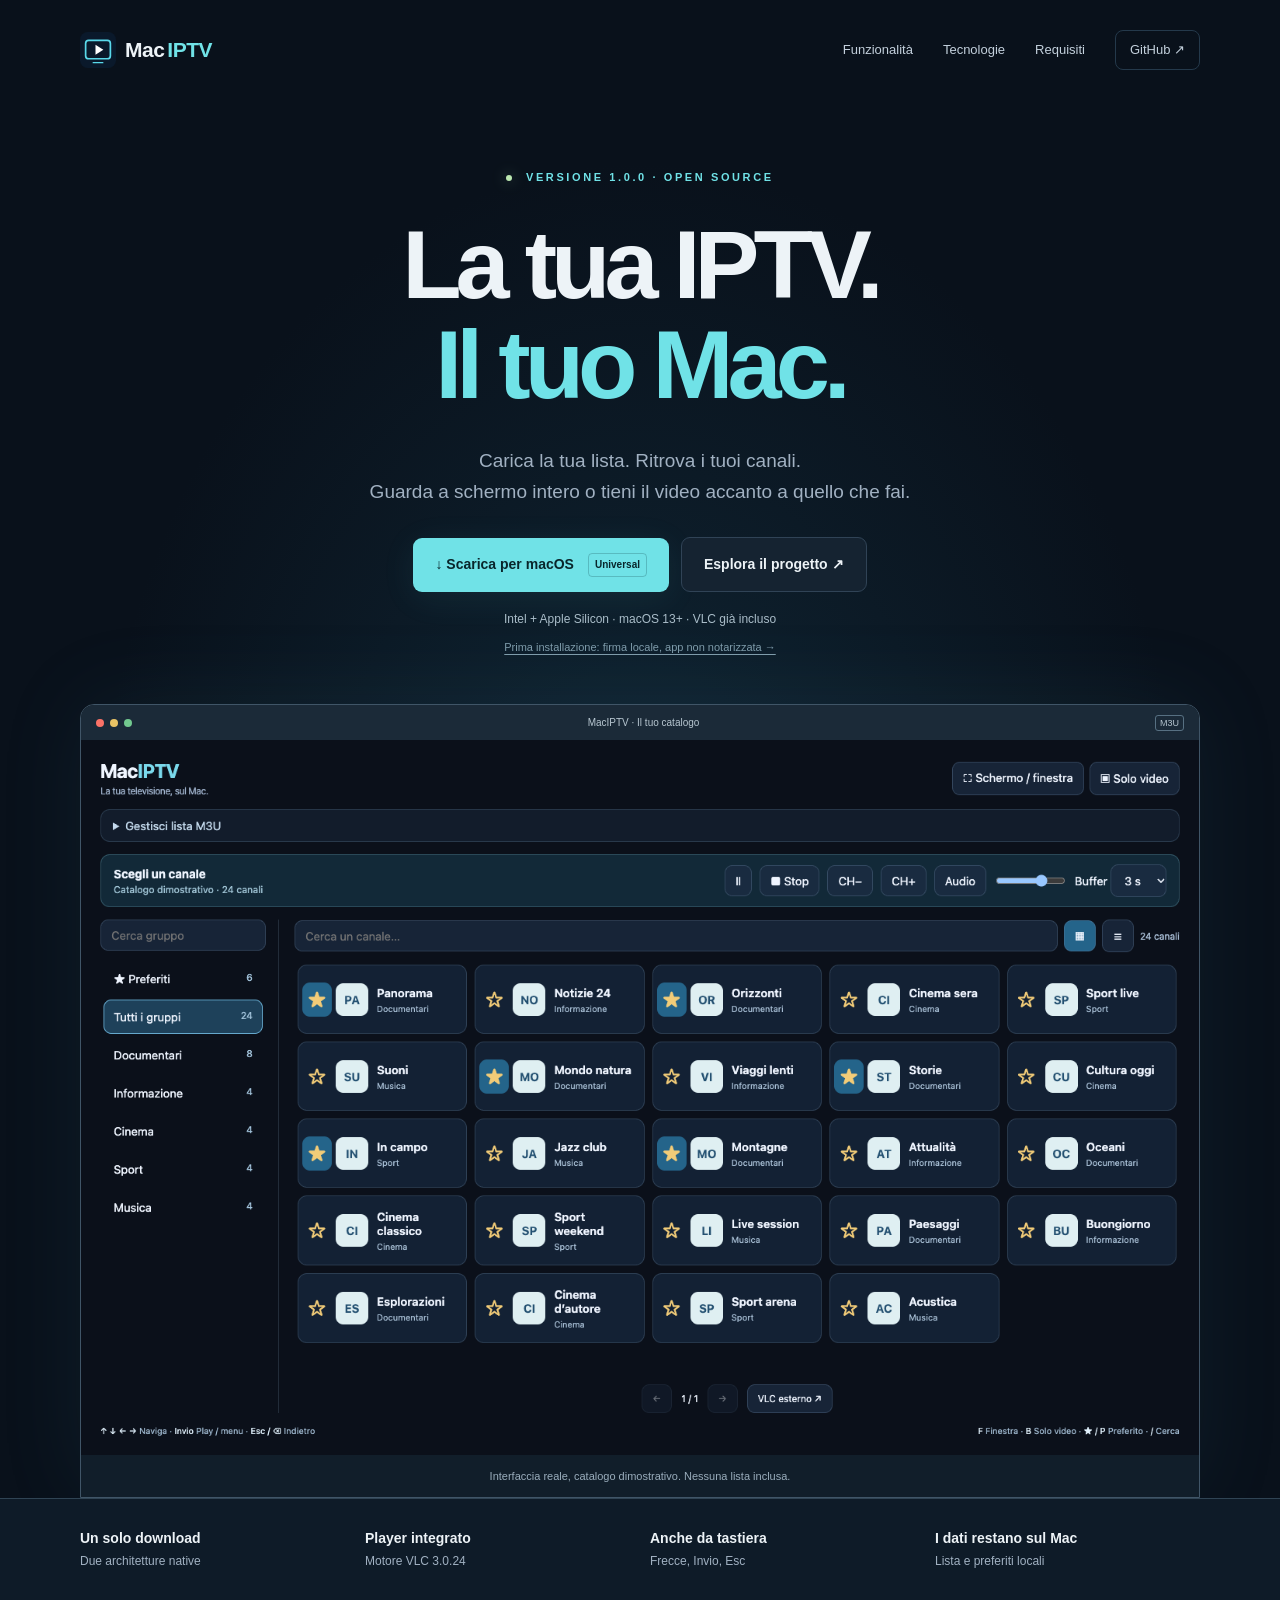
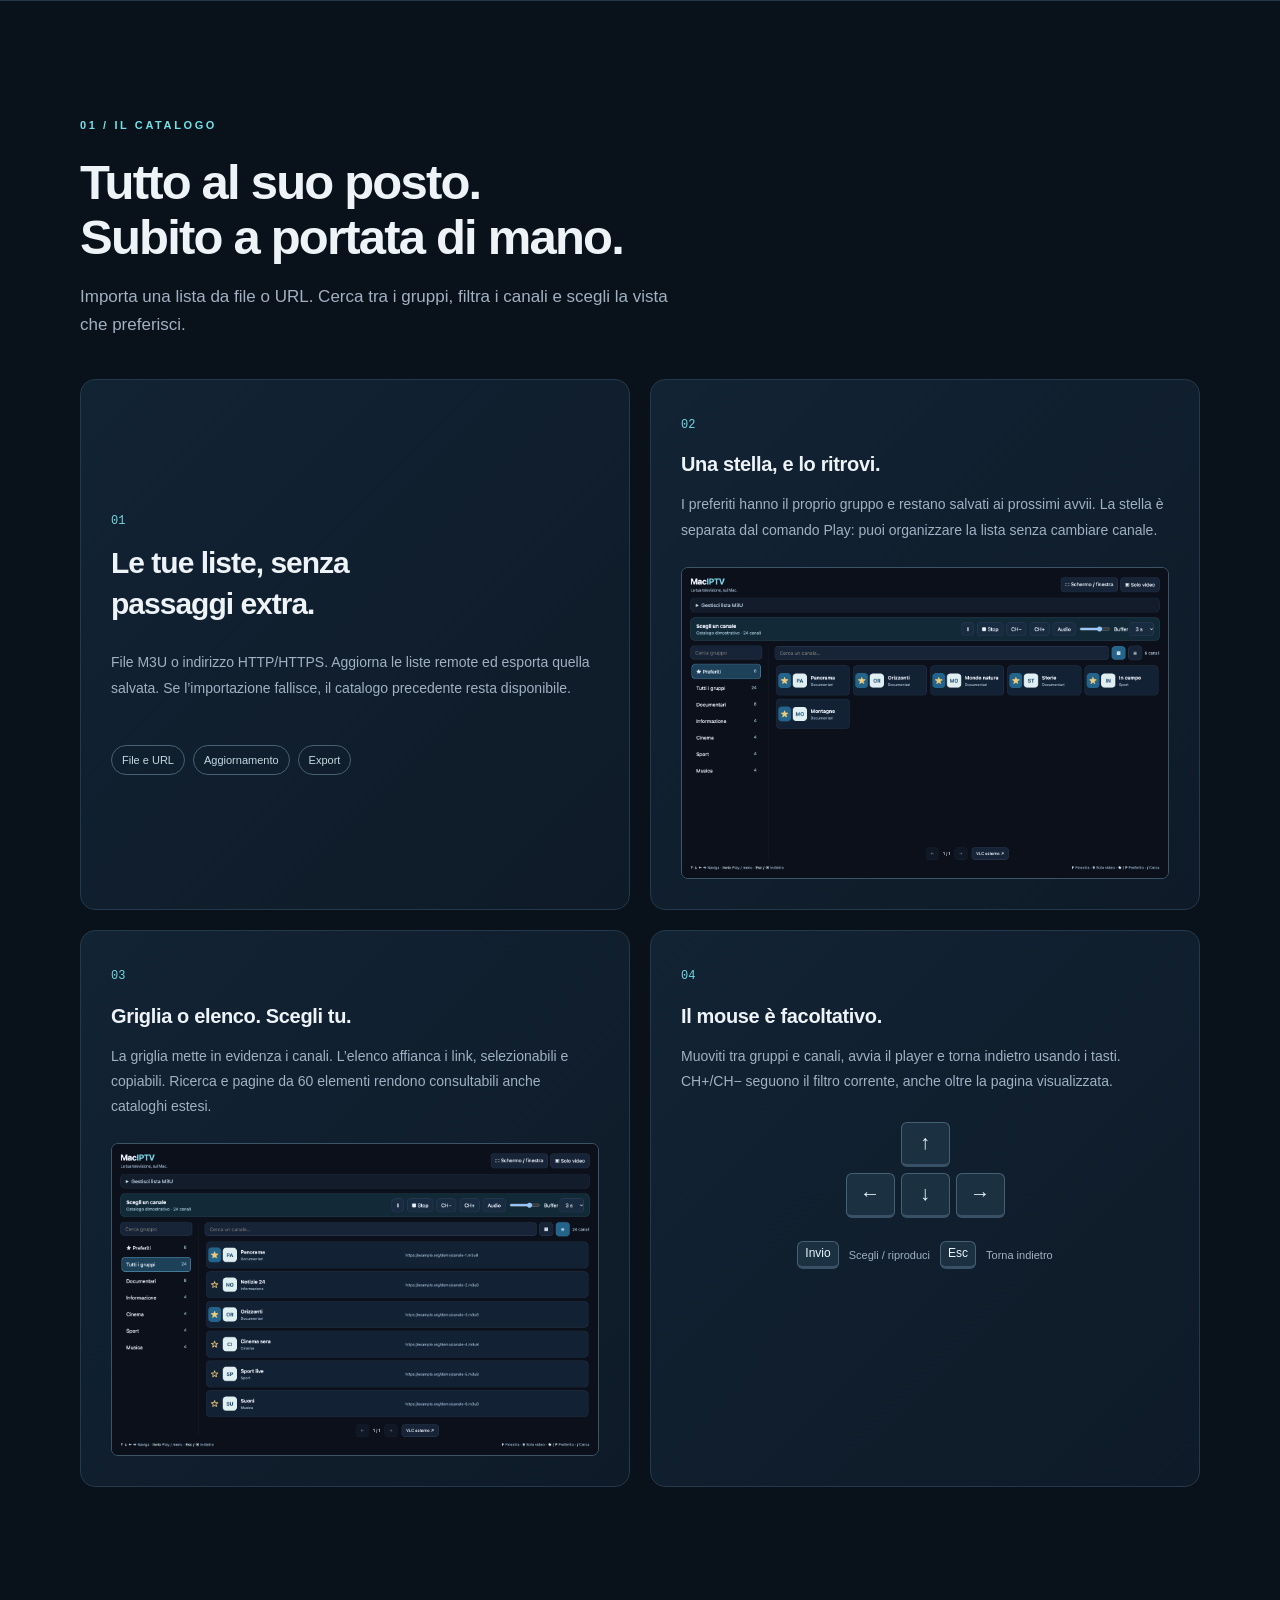
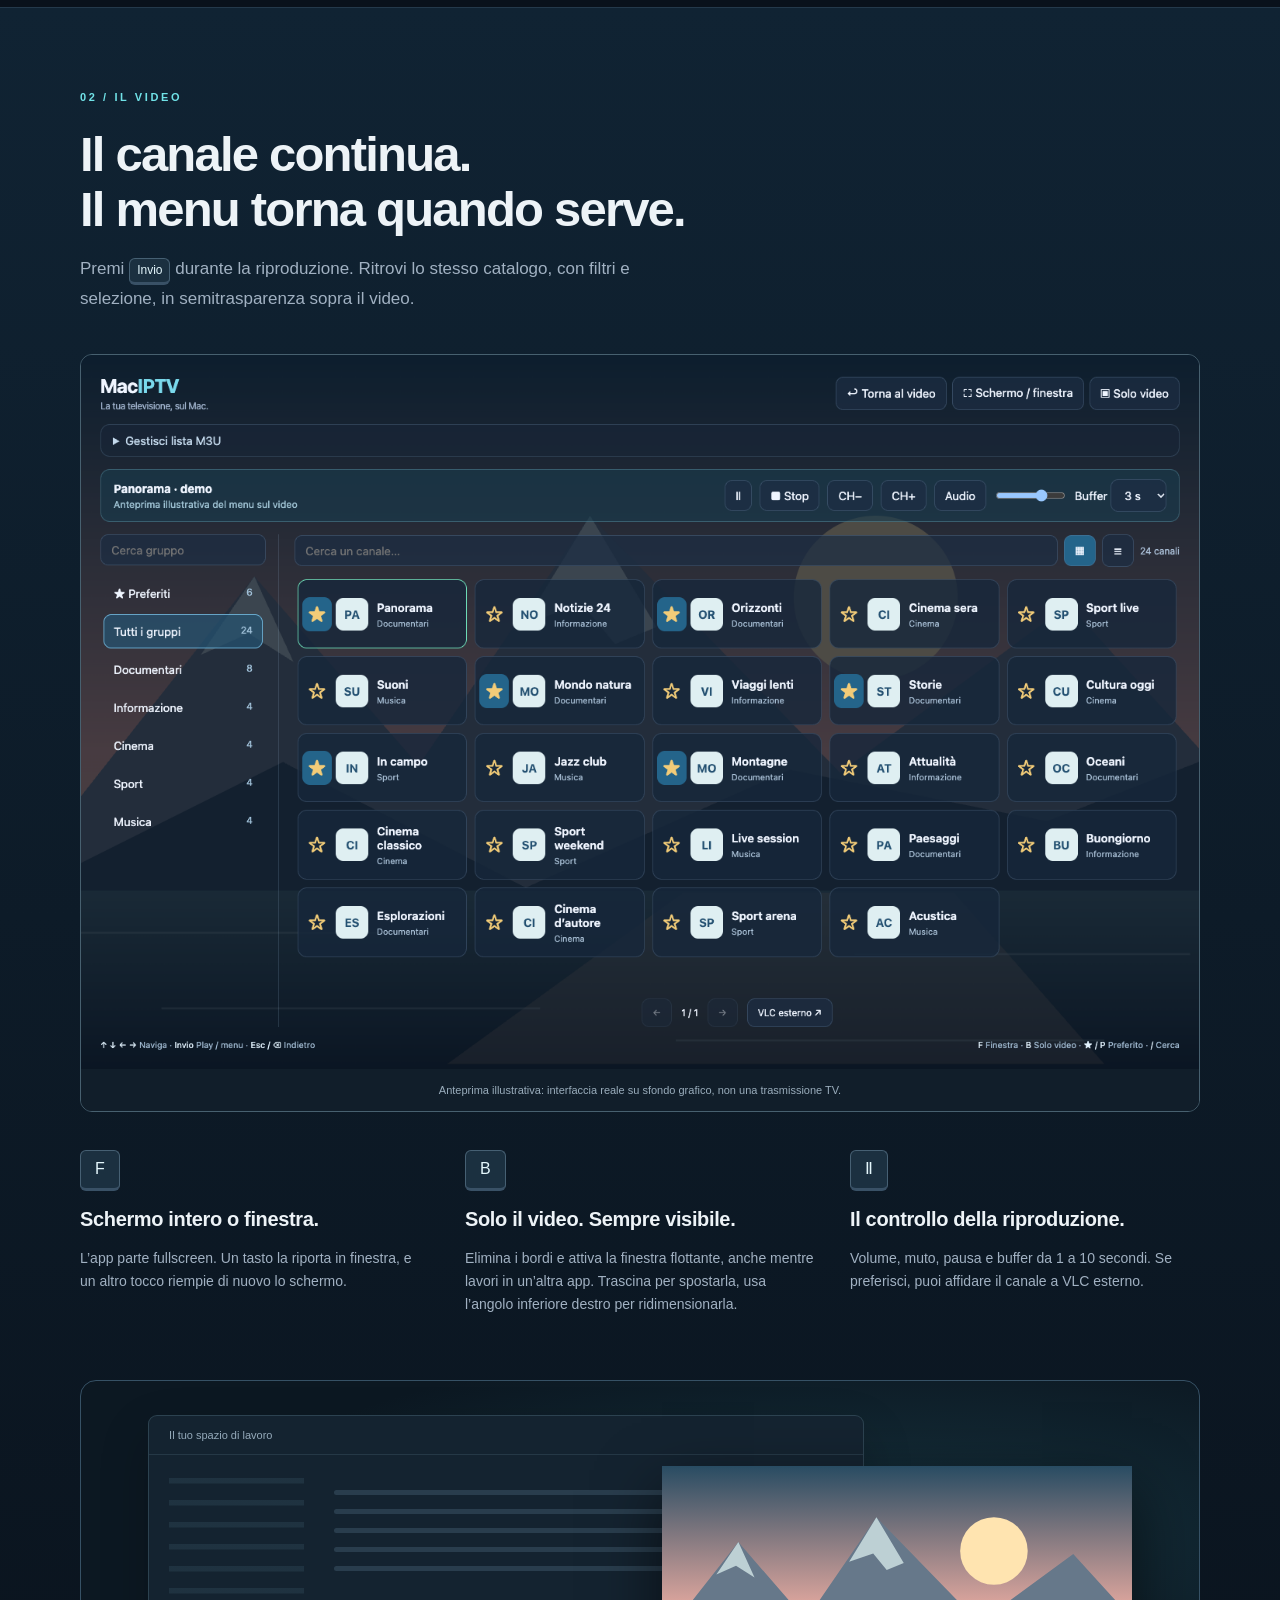
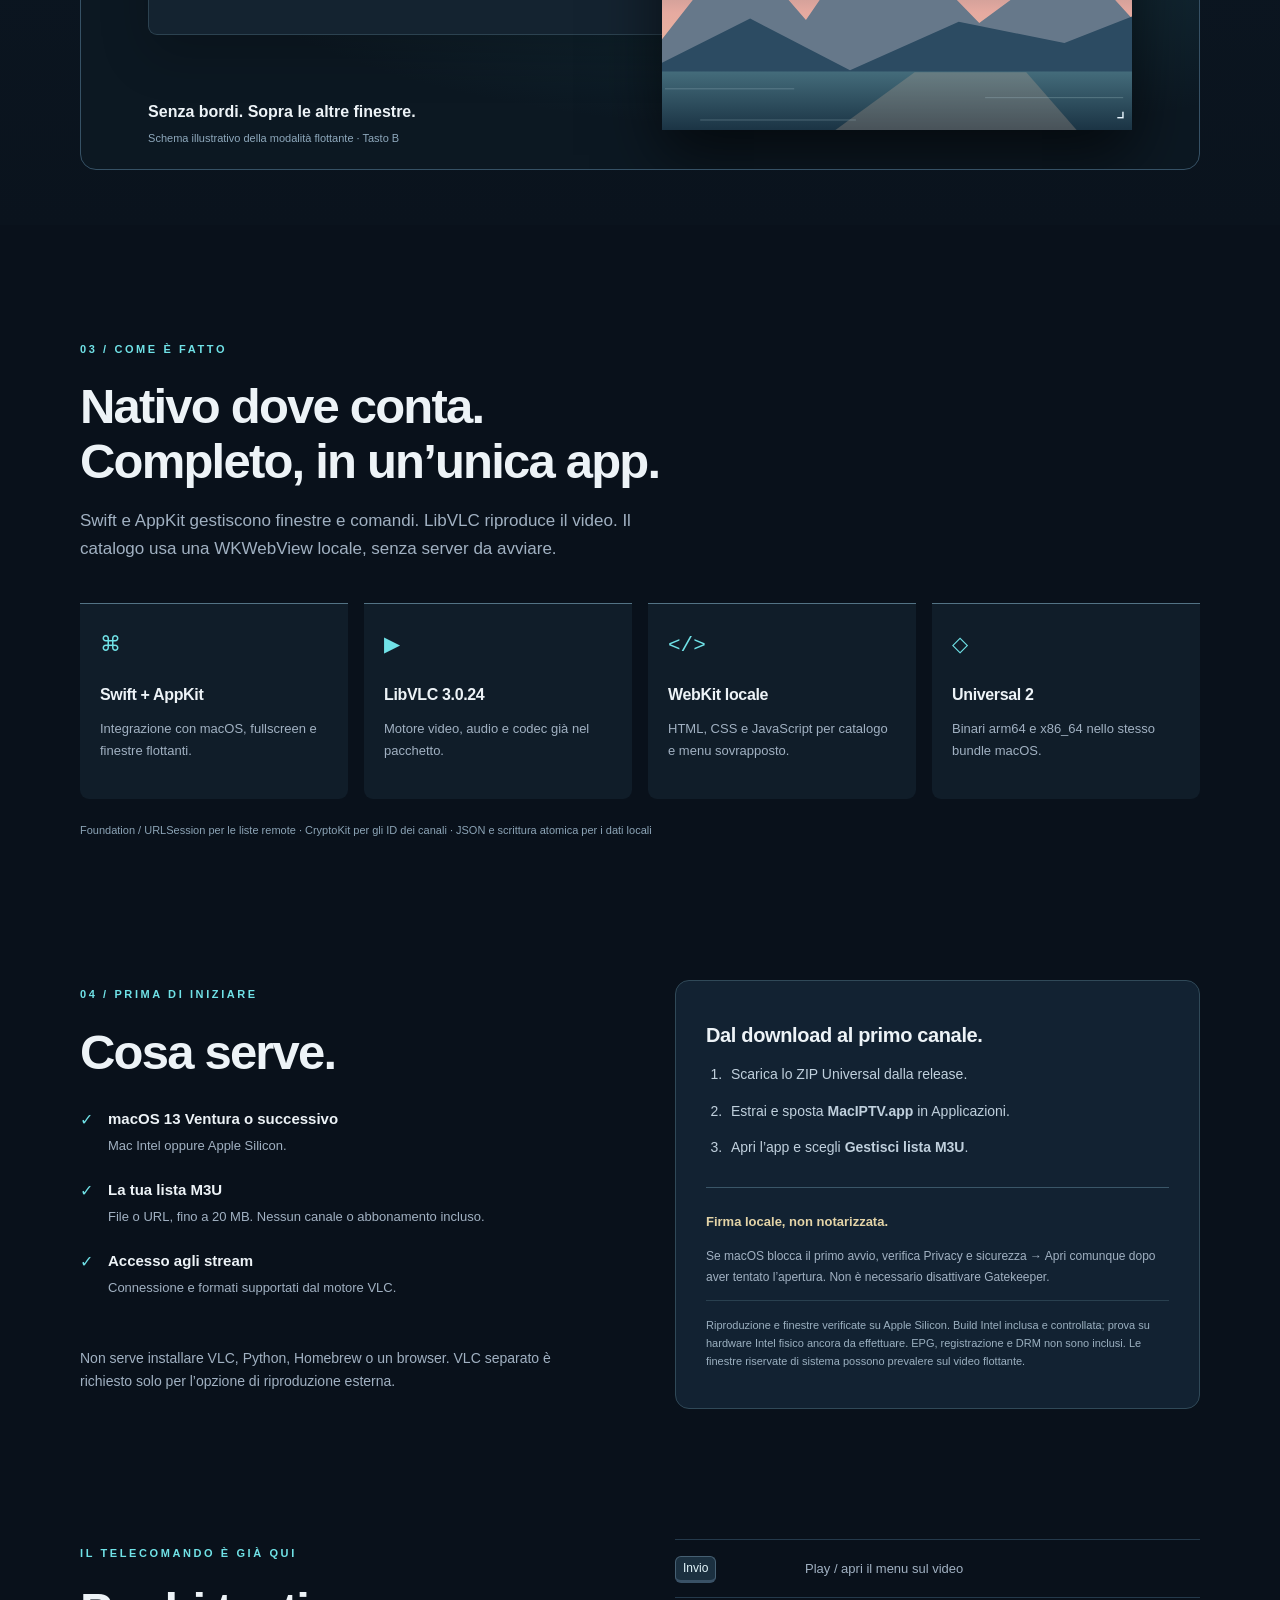
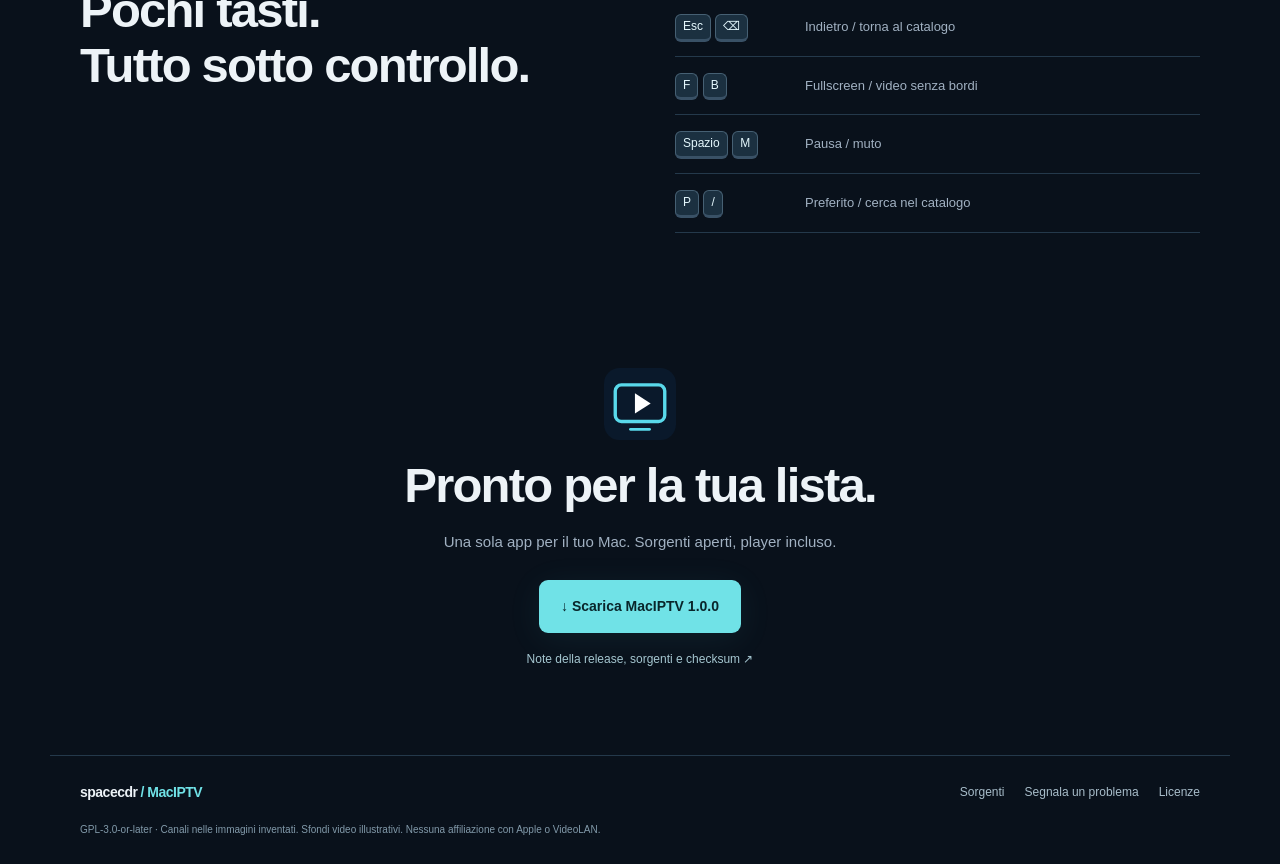
==== docs/index.html @ 9bfd6b94 "Publish MacIPTV with Universal app sources and project website" ====
<!doctype html>
<html lang="it"><head><meta charset="utf-8"><meta name="viewport" content="width=device-width,initial-scale=1"><title>MacIPTV — La tua IPTV, sul Mac.</title><meta name="description" content="Player IPTV standalone per Mac Intel e Apple Silicon. Liste M3U, gruppi, preferiti, menu sul video e finestra sempre in primo piano. Download Universal gratuito."><meta property="og:title" content="MacIPTV — La tua IPTV, sul Mac."><meta property="og:description" content="Carica la tua lista. Scegli un canale. Guarda come vuoi. Un’unica app per Intel e Apple Silicon."><meta property="og:image" content="https://spacecdr.github.io/MacIPTV/assets/catalogo.png"><meta property="og:url" content="https://spacecdr.github.io/MacIPTV/"><meta name="theme-color" content="#09111b"><link rel="icon" href="assets/icon.svg" type="image/svg+xml"><link rel="stylesheet" href="style.css"></head>
<body><a class="skip" href="#main">Vai al contenuto</a><header class="nav wrap"><a href="#" class="wordmark"><img src="assets/icon.svg" width="36" height="36" alt="">Mac<span>IPTV</span></a><nav aria-label="Navigazione principale"><a href="#funzioni">Funzionalità</a><a href="#tecnologie">Tecnologie</a><a href="#requisiti">Requisiti</a><a href="https://github.com/spacecdr/MacIPTV" class="github">GitHub ↗</a></nav></header>
<main id="main"><section class="hero wrap"><div class="eyebrow"><span class="dot"></span> VERSIONE 1.0.0 · OPEN SOURCE</div><h1>La tua IPTV.<br><span>Il tuo Mac.</span></h1><p class="lead">Carica la tua lista. Ritrova i tuoi canali.<br>Guarda a schermo intero o tieni il video accanto a quello che fai.</p><div class="actions"><a class="button primary" href="https://github.com/spacecdr/MacIPTV/releases/download/v1.0.0/MacIPTV-universal.zip">↓ Scarica per macOS <span>Universal</span></a><a class="button secondary" href="https://github.com/spacecdr/MacIPTV">Esplora il progetto ↗</a></div><p class="download-note">Intel + Apple Silicon · macOS 13+ · VLC già incluso</p><a class="small-note" href="#installazione">Prima installazione: firma locale, app non notarizzata →</a><figure class="hero-shot"><div class="window-bar"><span class="lights"><i></i><i></i><i></i></span><span>MacIPTV · Il tuo catalogo</span><span class="window-badge">M3U</span></div><a href="assets/catalogo.png" aria-label="Apri lo screenshot del catalogo"><img src="assets/catalogo.png" width="1440" height="920" alt="Catalogo MacIPTV in griglia con gruppi a sinistra, ricerca e stelle dei preferiti" fetchpriority="high"></a><figcaption>Interfaccia reale, catalogo dimostrativo. Nessuna lista inclusa.</figcaption></figure></section>
<div class="strip"><div class="wrap strip-grid"><span><b>Un solo download</b>Due architetture native</span><span><b>Player integrato</b>Motore VLC 3.0.24</span><span><b>Anche da tastiera</b>Frecce, Invio, Esc</span><span><b>I dati restano sul Mac</b>Lista e preferiti locali</span></div></div>
<section class="wrap section" id="funzioni"><div class="section-intro"><span class="eyebrow">01 / IL CATALOGO</span><h2>Tutto al suo posto.<br>Subito a portata di mano.</h2><p>Importa una lista da file o URL. Cerca tra i gruppi, filtra i canali e scegli la vista che preferisci.</p></div><div class="feature-grid"><article class="feature"><span class="feature-number">01</span><h3>Le tue liste, senza passaggi extra.</h3><p>File M3U o indirizzo HTTP/HTTPS. Aggiorna le liste remote ed esporta quella salvata. Se l’importazione fallisce, il catalogo precedente resta disponibile.</p><div class="pills"><span>File e URL</span><span>Aggiornamento</span><span>Export</span></div></article><article class="feature"><span class="feature-number">02</span><h3>Una stella, e lo ritrovi.</h3><p>I preferiti hanno il proprio gruppo e restano salvati ai prossimi avvii. La stella è separata dal comando Play: puoi organizzare la lista senza cambiare canale.</p><a href="assets/preferiti.png"><img loading="lazy" src="assets/preferiti.png" width="1440" height="920" alt="Gruppo Preferiti con sei canali dimostrativi e stelle attive"></a></article><article class="feature"><span class="feature-number">03</span><h3>Griglia o elenco. Scegli tu.</h3><p>La griglia mette in evidenza i canali. L’elenco affianca i link, selezionabili e copiabili. Ricerca e pagine da 60 elementi rendono consultabili anche cataloghi estesi.</p><a href="assets/elenco.png"><img loading="lazy" src="assets/elenco.png" width="1440" height="920" alt="Vista elenco con nome del canale, gruppo e URL dimostrativo"></a></article><article class="feature keyboard-card"><span class="feature-number">04</span><h3>Il mouse è facoltativo.</h3><p>Muoviti tra gruppi e canali, avvia il player e torna indietro usando i tasti. CH+/CH− seguono il filtro corrente, anche oltre la pagina visualizzata.</p><div class="arrow-keys" aria-hidden="true"><kbd>↑</kbd><div><kbd>←</kbd><kbd>↓</kbd><kbd>→</kbd></div></div><div class="key-pair"><kbd>Invio</kbd><span>Scegli / riproduci</span><kbd>Esc</kbd><span>Torna indietro</span></div></article></div></section>
<section class="cinema section" id="video"><div class="wrap"><div class="section-intro"><span class="eyebrow">02 / IL VIDEO</span><h2>Il canale continua.<br>Il menu torna quando serve.</h2><p>Premi <kbd>Invio</kbd> durante la riproduzione. Ritrovi lo stesso catalogo, con filtri e selezione, in semitrasparenza sopra il video.</p></div><figure class="wide-shot"><a href="assets/menu-video.png"><img loading="lazy" src="assets/menu-video.png" width="1440" height="920" alt="Anteprima illustrativa del catalogo semitrasparente sopra un paesaggio grafico dimostrativo"></a><figcaption>Anteprima illustrativa: interfaccia reale su sfondo grafico, non una trasmissione TV.</figcaption></figure><div class="video-features"><article><kbd>F</kbd><h3>Schermo intero o finestra.</h3><p>L’app parte fullscreen. Un tasto la riporta in finestra, e un altro tocco riempie di nuovo lo schermo.</p></article><article><kbd>B</kbd><h3>Solo il video. Sempre visibile.</h3><p>Elimina i bordi e attiva la finestra flottante, anche mentre lavori in un’altra app. Trascina per spostarla, usa l’angolo inferiore destro per ridimensionarla.</p></article><article><kbd>Ⅱ</kbd><h3>Il controllo della riproduzione.</h3><p>Volume, muto, pausa e buffer da 1 a 10 secondi. Se preferisci, puoi affidare il canale a VLC esterno.</p></article></div><div class="floating-demo" role="img" aria-label="Schema illustrativo: finestra video senza bordi sopra una finestra di lavoro"><div class="work-window"><div class="work-top">Il tuo spazio di lavoro</div><div class="work-body"><div class="work-sidebar"></div><div class="work-lines"><i></i><i></i><i></i><i></i><i></i></div></div></div><div class="floating-video"><img src="assets/panorama.svg" alt="" loading="lazy"><span class="resize-mark">⌟</span></div><div class="floating-label"><b>Senza bordi. Sopra le altre finestre.</b><span>Schema illustrativo della modalità flottante · Tasto B</span></div></div></div></section>
<section class="wrap section" id="tecnologie"><div class="section-intro"><span class="eyebrow">03 / COME È FATTO</span><h2>Nativo dove conta.<br>Completo, in un’unica app.</h2><p>Swift e AppKit gestiscono finestre e comandi. LibVLC riproduce il video. Il catalogo usa una WKWebView locale, senza server da avviare.</p></div><div class="tech-grid"><article><span class="tech-icon">⌘</span><h3>Swift + AppKit</h3><p>Integrazione con macOS, fullscreen e finestre flottanti.</p></article><article><span class="tech-icon">▶</span><h3>LibVLC 3.0.24</h3><p>Motore video, audio e codec già nel pacchetto.</p></article><article><span class="tech-icon">&lt;/&gt;</span><h3>WebKit locale</h3><p>HTML, CSS e JavaScript per catalogo e menu sovrapposto.</p></article><article><span class="tech-icon">◇</span><h3>Universal 2</h3><p>Binari arm64 e x86_64 nello stesso bundle macOS.</p></article></div><p class="tech-foot">Foundation / URLSession per le liste remote · CryptoKit per gli ID dei canali · JSON e scrittura atomica per i dati locali</p></section>
<section class="wrap section requirements" id="requisiti"><div><span class="eyebrow">04 / PRIMA DI INIZIARE</span><h2>Cosa serve.</h2><ul class="checklist"><li><b>macOS 13 Ventura o successivo</b><span>Mac Intel oppure Apple Silicon.</span></li><li><b>La tua lista M3U</b><span>File o URL, fino a 20 MB. Nessun canale o abbonamento incluso.</span></li><li><b>Accesso agli stream</b><span>Connessione e formati supportati dal motore VLC.</span></li></ul><p>Non serve installare VLC, Python, Homebrew o un browser. VLC separato è richiesto solo per l’opzione di riproduzione esterna.</p></div><div class="install" id="installazione"><h3>Dal download al primo canale.</h3><ol><li>Scarica lo ZIP Universal dalla release.</li><li>Estrai e sposta <b>MacIPTV.app</b> in Applicazioni.</li><li>Apri l’app e scegli <b>Gestisci lista M3U</b>.</li></ol><div class="notice"><b>Firma locale, non notarizzata.</b><p>Se macOS blocca il primo avvio, verifica Privacy e sicurezza → Apri comunque dopo aver tentato l’apertura. Non è necessario disattivare Gatekeeper.</p></div><p class="fine-print">Riproduzione e finestre verificate su Apple Silicon. Build Intel inclusa e controllata; prova su hardware Intel fisico ancora da effettuare. EPG, registrazione e DRM non sono inclusi. Le finestre riservate di sistema possono prevalere sul video flottante.</p></div></section>
<section class="wrap shortcuts section"><div><span class="eyebrow">IL TELECOMANDO È GIÀ QUI</span><h2>Pochi tasti.<br>Tutto sotto controllo.</h2></div><dl><div><dt><kbd>Invio</kbd></dt><dd>Play / apri il menu sul video</dd></div><div><dt><kbd>Esc</kbd> <kbd>⌫</kbd></dt><dd>Indietro / torna al catalogo</dd></div><div><dt><kbd>F</kbd> <kbd>B</kbd></dt><dd>Fullscreen / video senza bordi</dd></div><div><dt><kbd>Spazio</kbd> <kbd>M</kbd></dt><dd>Pausa / muto</dd></div><div><dt><kbd>P</kbd> <kbd>/</kbd></dt><dd>Preferito / cerca nel catalogo</dd></div></dl></section>
<section class="wrap final-cta"><img src="assets/icon.svg" width="72" height="72" alt=""><h2>Pronto per la tua lista.</h2><p>Una sola app per il tuo Mac. Sorgenti aperti, player incluso.</p><a class="button primary" href="https://github.com/spacecdr/MacIPTV/releases/download/v1.0.0/MacIPTV-universal.zip">↓ Scarica MacIPTV 1.0.0</a><a class="release-link" href="https://github.com/spacecdr/MacIPTV/releases/tag/v1.0.0">Note della release, sorgenti e checksum ↗</a></section></main>
<footer class="wrap footer"><a class="wordmark" href="https://github.com/spacecdr">spacecdr <span>/ MacIPTV</span></a><div><a href="https://github.com/spacecdr/MacIPTV">Sorgenti</a><a href="https://github.com/spacecdr/MacIPTV/issues">Segnala un problema</a><a href="https://github.com/spacecdr/MacIPTV/blob/main/THIRD_PARTY.md">Licenze</a></div><p>GPL-3.0-or-later · Canali nelle immagini inventati. Sfondi video illustrativi. Nessuna affiliazione con Apple o VideoLAN.</p></footer></body></html>
---- docs/style.css ----
:root{color-scheme:dark;--bg:#09111b;--panel:#101e2d;--text:#edf3f7;--muted:#a1b1c2;--line:#24394b;--cyan:#70e2e7;--green:#bce7b0;font:16px/1.65 -apple-system,BlinkMacSystemFont,"Segoe UI",sans-serif}*{box-sizing:border-box}html{scroll-behavior:smooth;scroll-padding-top:30px}body{margin:0;background:var(--bg);color:var(--text)}a{color:inherit;text-decoration:none}a:focus-visible,summary:focus-visible{outline:3px solid var(--cyan);outline-offset:6px}img{display:block;max-width:100%;height:auto}figure{margin:0}p{color:var(--muted)}.wrap{max-width:1180px;padding-left:30px;padding-right:30px;margin:auto}.skip{position:absolute;left:20px;top:-60px;padding:8px;background:var(--panel);z-index:10}.skip:focus{top:10px}.nav{height:100px;display:flex;justify-content:space-between;align-items:center;gap:20px}.wordmark{display:flex;align-items:center;gap:9px;font-size:21px;font-weight:750;letter-spacing:-.5px}.wordmark>span{color:var(--cyan);margin-left:-6px}.nav nav{display:flex;align-items:center;gap:30px;font-size:13px;color:#c3d0dc}.nav nav a:hover,.footer a:hover{color:var(--cyan)}.github{border:1px solid var(--line);border-radius:8px;padding:8px 14px}.hero{padding-top:68px;text-align:center;background:radial-gradient(ellipse at 50% 55%,#15364890,transparent 65%)}.eyebrow{font-size:11px;letter-spacing:2.6px;font-weight:650;color:var(--cyan)}.dot{display:inline-block;width:6px;height:6px;background:var(--green);border-radius:50%;margin-right:8px;box-shadow:0 0 15px #bce7b077}h1{font-size:clamp(58px,7.6vw,100px);font-weight:720;letter-spacing:-6px;line-height:1.03;margin:29px 0}h1 span{color:var(--cyan)}.lead{font-size:19px;line-height:1.65;max-width:670px;margin:0 auto 30px}.actions{display:flex;gap:12px;align-items:center;justify-content:center;flex-wrap:wrap}.button{display:inline-flex;justify-content:center;align-items:center;gap:14px;padding:15px 22px;border-radius:9px;font-size:14px;font-weight:650;transition:transform .15s,background .15s}.button:hover{transform:translateY(-2px)}.primary{color:#09262b;background:var(--cyan);box-shadow:0 6px 35px #5ccad414}.primary span{font-size:10px;padding:3px 6px;border:1px solid #276c7255;border-radius:4px}.secondary{background:#152331;border:1px solid #304356}.download-note{font-size:12px;color:#aabdc9;margin:18px 0 3px}.small-note{color:#7f9cab;font-size:11px;text-decoration:underline;text-underline-offset:3px}.hero-shot{margin:45px 0 0;border-radius:14px 14px 0 0;border:1px solid #405567;overflow:hidden;box-shadow:0 -5px 90px #5297ac16;text-align:left}.window-bar{background:#1b2a38;height:35px;display:flex;align-items:center;justify-content:space-between;font-size:10px;color:#b7c6d0;padding:0 15px}.lights{display:flex;gap:6px}.lights i{background:#fb7267;width:8px;height:8px;border-radius:50%}.lights i:nth-child(2){background:#e9c365}.lights i:nth-child(3){background:#72c98f}.window-badge{font-size:9px;border:1px solid #577082;border-radius:3px;padding:0 4px}figcaption{font-size:11px;color:#9aadbc;padding:12px 16px;background:#111e2a;text-align:center}.strip{border-top:1px solid #304454;border-bottom:1px solid var(--line);background:#0e1b28}.strip-grid{display:grid;grid-template-columns:repeat(4,1fr);gap:20px;padding-top:28px;padding-bottom:28px;font-size:12px;color:var(--muted)}.strip b{display:block;font-size:14px;font-weight:600;color:var(--text);margin-bottom:2px}.section{padding-top:110px;padding-bottom:20px}.section-intro{max-width:670px;margin-bottom:40px}h2{font-size:clamp(34px,4vw,49px);line-height:1.12;letter-spacing:-1.8px;font-weight:650;margin:18px 0}h3{font-size:20px;line-height:1.35;letter-spacing:-.35px;font-weight:620;margin:15px 0 12px}.section-intro p{font-size:17px;max-width:610px}.feature-grid{display:grid;grid-template-columns:1fr 1fr;gap:20px}.feature{background:linear-gradient(135deg,#122334,#0e1a27);border:1px solid var(--line);border-radius:15px;padding:30px;overflow:hidden}.feature-number{color:#71d7e0;font:12px ui-monospace,monospace}.feature p{font-size:14px;line-height:1.8}.feature img{border-radius:7px;border:1px solid #3d5366;margin-top:24px}.feature a{display:block;transition:transform .2s}.feature a:hover{transform:translateY(-3px)}.pills{display:flex;flex-wrap:wrap;gap:8px;margin-top:30px}.pills span{border:1px solid #466171;color:#c3d9df;border-radius:30px;padding:5px 10px;font-size:11px}.feature:first-child{display:flex;flex-direction:column;justify-content:center}.feature:first-child h3{font-size:30px;max-width:280px;letter-spacing:-1px}.arrow-keys{text-align:center;margin:25px 0 20px}.arrow-keys kbd{display:inline-block;min-width:49px;height:45px;text-align:center;margin:3px;line-height:37px;font-size:20px}kbd{display:inline-block;background:#1b3040;border:1px solid #466073;border-bottom:3px solid #395166;border-radius:6px;padding:1px 7px;font:12px/1.8 -apple-system,BlinkMacSystemFont,sans-serif;color:#e4f7fc;white-space:nowrap}.key-pair{display:flex;align-items:center;justify-content:center;gap:10px;flex-wrap:wrap;font-size:11px;color:var(--muted)}.cinema{margin-top:100px;background:linear-gradient(#102333,#0a131d);border-top:1px solid var(--line);padding-top:75px;padding-bottom:55px}.wide-shot{border:1px solid #47606f;border-radius:12px;overflow:hidden}.video-features{display:grid;grid-template-columns:repeat(3,1fr);gap:35px;margin:38px 0 50px}.video-features article>kbd{font-size:16px;padding:4px 14px}.video-features p{font-size:14px}.floating-demo{height:390px;border:1px solid #365165;background:radial-gradient(ellipse at 70% 40%,#28667555,transparent 60%),#0c1822;border-radius:16px;position:relative;overflow:hidden;padding:30px}.work-window{position:absolute;width:64%;height:220px;left:6%;top:34px;border:1px solid #52708066;border-radius:9px;background:#142330;box-shadow:0 20px 50px #0003}.work-top{border-bottom:1px solid #49647455;color:#95aaba;font-size:11px;padding:10px 20px}.work-body{height:175px;display:flex;gap:30px;padding:20px}.work-sidebar{width:20%;background:repeating-linear-gradient(0deg,transparent,transparent 16px,#35516155 17px,#35516155 22px)}.work-lines{flex:1;padding-top:15px}.work-lines i{display:block;width:90%;height:5px;margin:0 0 14px;background:#56748855;border-radius:3px}.work-lines i:nth-child(even){width:65%}.floating-video{position:absolute;width:42%;right:6%;top:85px;aspect-ratio:16/9;box-shadow:0 25px 60px #0009;overflow:hidden}.floating-video img{width:100%;height:100%;object-fit:cover}.resize-mark{position:absolute;bottom:3px;right:7px;color:#e9f6ff;font-size:20px}.floating-label{position:absolute;left:6%;bottom:22px;right:6%}.floating-label b{display:block;font-size:16px;font-weight:550}.floating-label span{display:block;color:#8ea8bc;font-size:11px;margin-top:3px}.tech-grid{display:grid;grid-template-columns:repeat(4,1fr);gap:16px}.tech-grid article{padding:25px 20px;border-top:1px solid #537385;background:#101d29;border-radius:0 0 9px 9px}.tech-icon{font-size:21px;color:var(--cyan);font-family:ui-monospace,monospace}.tech-grid h3{font-size:16px;margin-top:20px}.tech-grid p{font-size:13px}.tech-foot{font-size:11px;margin-top:22px;color:#8ca4b6}.requirements{display:grid;grid-template-columns:1fr 1fr;gap:70px}.requirements p{font-size:14px}.checklist{list-style:none;padding:0;margin:27px 0}.checklist li{padding:0 0 20px 28px;position:relative}.checklist li:before{content:'✓';position:absolute;left:0;color:var(--cyan)}.checklist b{display:block;font-size:15px;font-weight:550}.checklist span{font-size:13px;color:var(--muted)}.install{background:#122232;border:1px solid #304958;border-radius:14px;padding:26px 30px;align-self:start}.install ol{padding-left:20px;color:#c0d0dd;font-size:14px}.install li{padding-left:5px;margin-bottom:13px}.notice{border-top:1px solid #3a5668;margin-top:28px;padding-top:20px}.notice b{font-size:13px;color:#e4d4a7}.notice p{font-size:12px;line-height:1.75}.install .fine-print{font-size:11px;color:#9bb0c0;border-top:1px solid #29404f;padding-top:15px}.shortcuts{display:grid;grid-template-columns:1fr 1fr;gap:70px;align-items:start}.shortcuts dl{margin:0;border-top:1px solid var(--line)}.shortcuts dl>div{display:flex;align-items:center;gap:15px;border-bottom:1px solid var(--line);padding:14px 0}.shortcuts dt{min-width:115px}.shortcuts dd{font-size:13px;color:var(--muted);margin:0}.final-cta{text-align:center;padding-top:115px;padding-bottom:85px}.final-cta>img{margin:auto;width:72px}.final-cta p{font-size:15px;margin-bottom:25px}.release-link{display:block;color:#a5c6d0;font-size:12px;margin-top:17px}.footer{border-top:1px solid var(--line);padding-top:25px;padding-bottom:25px;display:flex;justify-content:space-between;align-items:center;flex-wrap:wrap;gap:18px}.footer .wordmark{font-size:14px}.footer>div{display:flex;gap:20px;font-size:12px;color:#a8bdca}.footer p{width:100%;margin:0;font-size:10px;color:#829aaa}
@media(max-width:800px){.wrap{padding-left:22px;padding-right:22px}.nav{height:80px}.nav nav{gap:15px}.nav nav a:not(.github){display:none}.hero{padding-top:45px}h1{letter-spacing:-3px}.lead{font-size:16px}.hero-shot{margin-top:30px}.strip-grid{grid-template-columns:1fr 1fr;row-gap:20px}.section{padding-top:70px}.feature-grid{gap:14px}.feature{padding:22px}.feature:first-child h3{font-size:25px}.video-features{gap:20px}.tech-grid{grid-template-columns:1fr 1fr}.requirements,.shortcuts{gap:30px}.cinema{margin-top:60px}.floating-demo{height:320px}.floating-video{width:47%;right:4%}.work-window{width:70%;left:4%;height:190px}.floating-label{left:4%}.final-cta{padding-top:70px}}
@media(max-width:560px){.hero{padding-top:28px}h1{font-size:58px}.lead br{display:none}.lead{max-width:320px}.button{width:100%;padding:14px 16px}.actions{max-width:330px;margin:auto}.hero-shot{border-radius:7px}.window-bar{height:27px}.hero-shot figcaption{font-size:9px;padding:8px}.eyebrow{font-size:10px;letter-spacing:1.7px}.strip-grid{font-size:11px;gap:16px}.strip b{font-size:12px}h2{font-size:34px;letter-spacing:-1px}.feature-grid,.video-features,.requirements,.shortcuts{grid-template-columns:1fr}.feature:first-child h3{max-width:100%}.feature img{margin-top:20px}.section-intro p{font-size:15px}.cinema{padding-top:45px}.wide-shot figcaption{font-size:10px}.video-features{gap:16px}.video-features article{border-bottom:1px solid var(--line);padding-bottom:12px}.floating-demo{height:265px;padding:15px}.work-window{height:150px;top:22px}.work-body{height:100px;padding:10px;gap:10px}.floating-video{width:58%;top:62px}.floating-label{bottom:13px}.floating-label b{font-size:12px}.floating-label span{font-size:9px}.tech-grid{gap:12px}.tech-grid article{padding:18px 13px}.tech-grid h3{font-size:14px}.tech-grid p{font-size:12px}.install{padding:22px}.shortcuts{gap:20px}.final-cta h2{font-size:32px}.final-cta .button{max-width:330px}.footer{gap:16px}.footer>div{gap:14px;font-size:11px}}
@media(prefers-reduced-motion:reduce){html{scroll-behavior:auto}*,*:before,*:after{transition:none!important}}
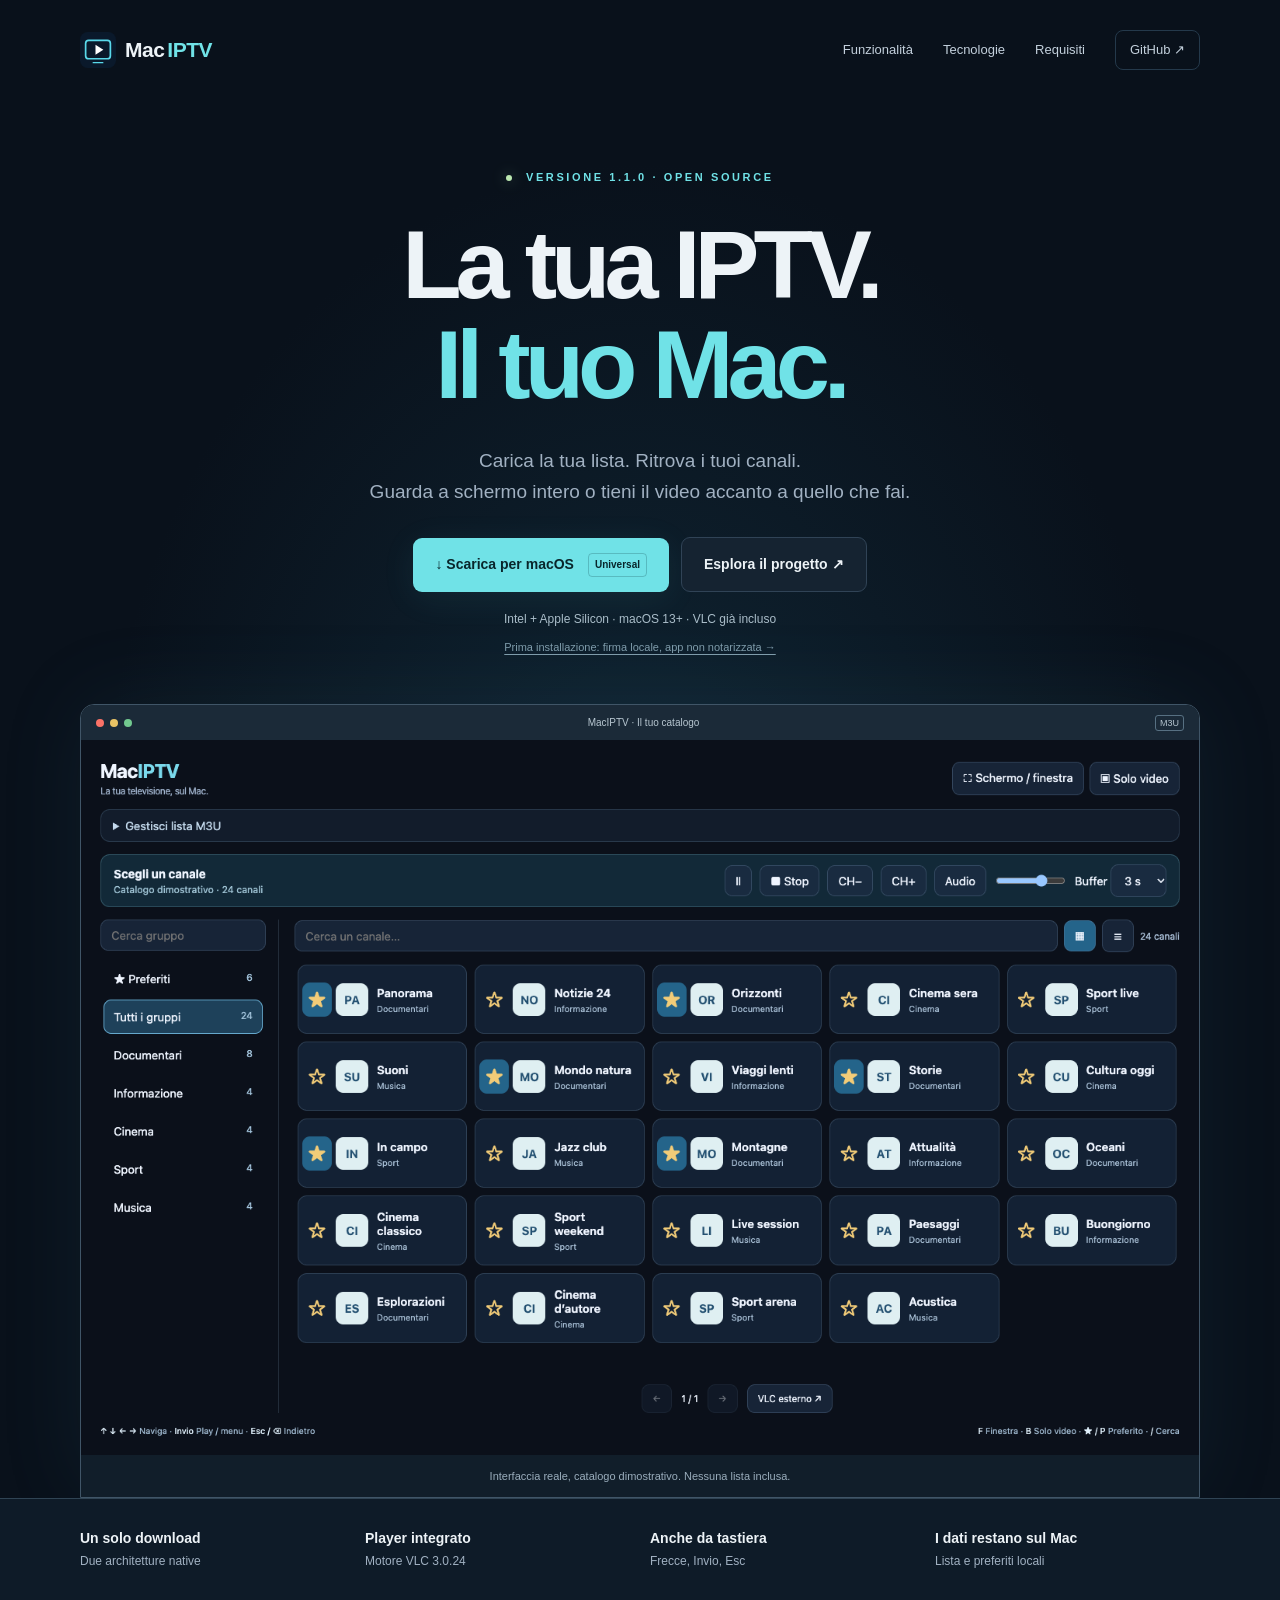
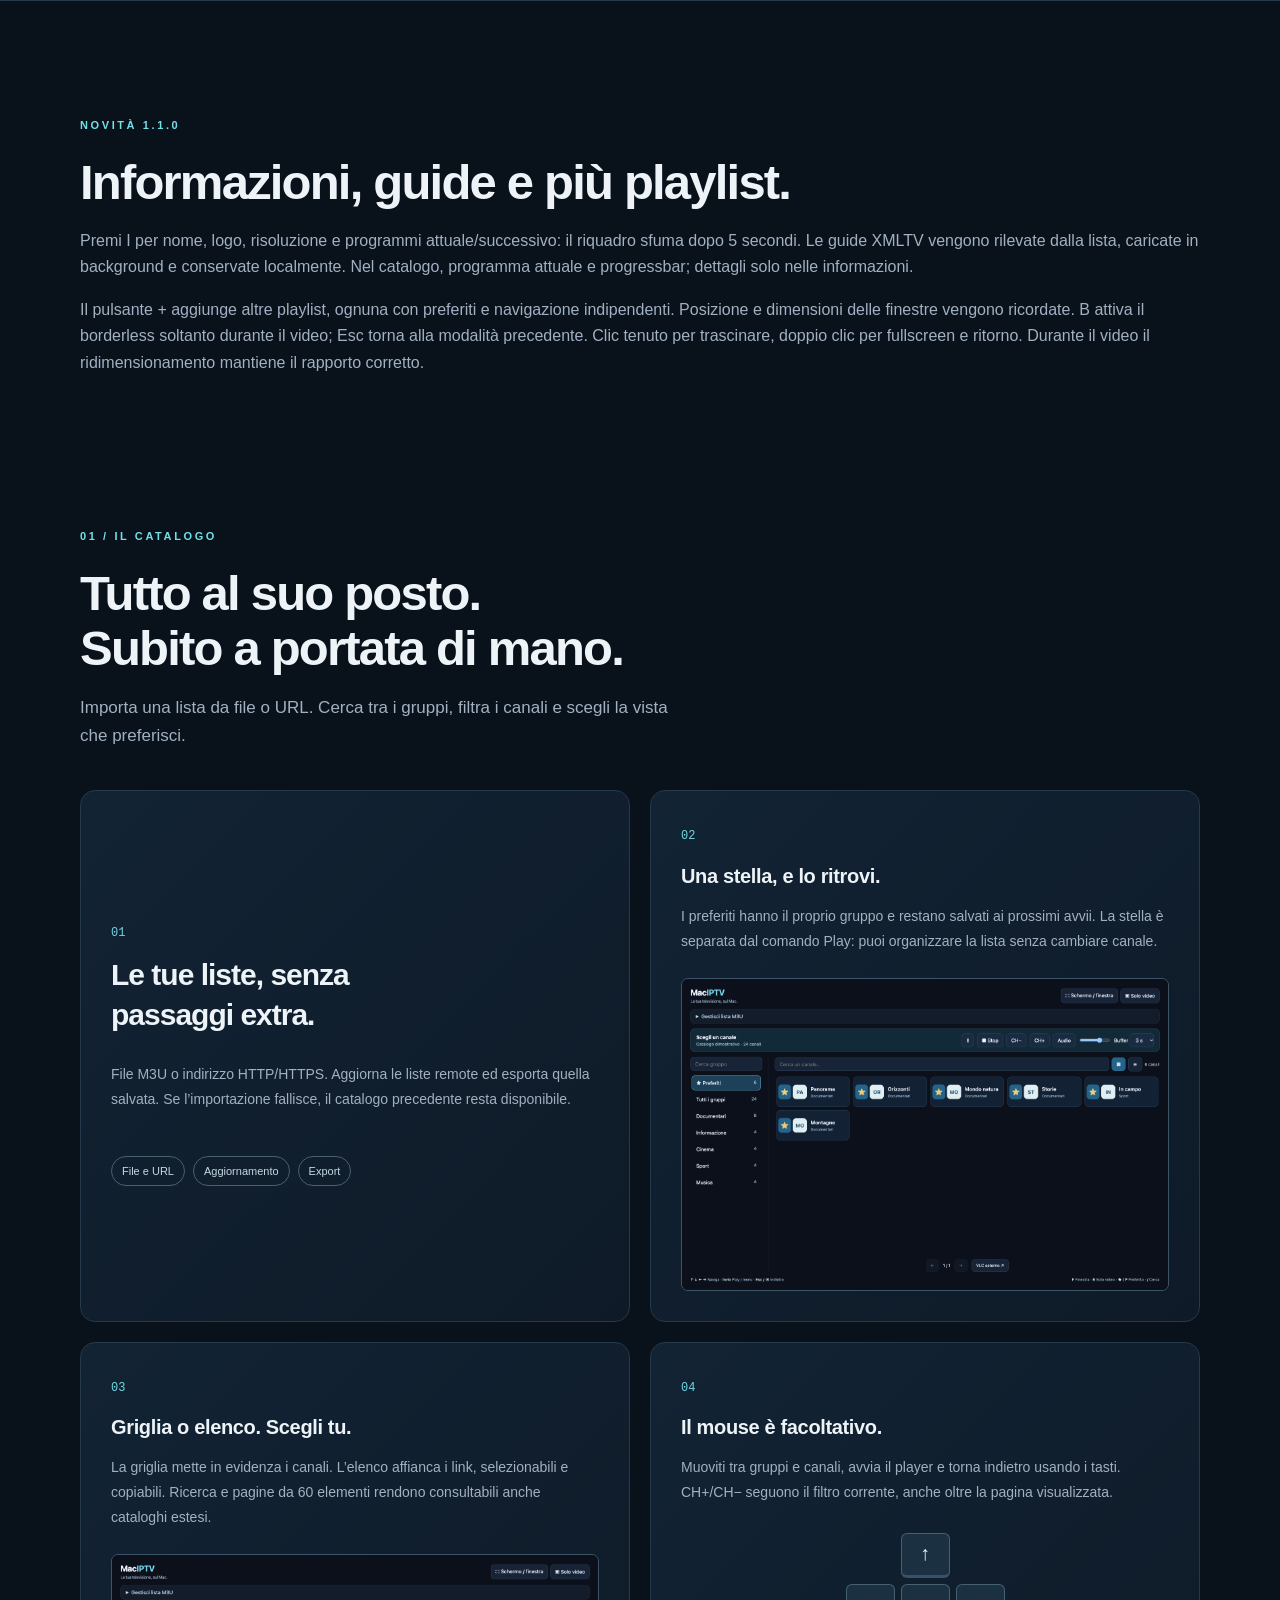
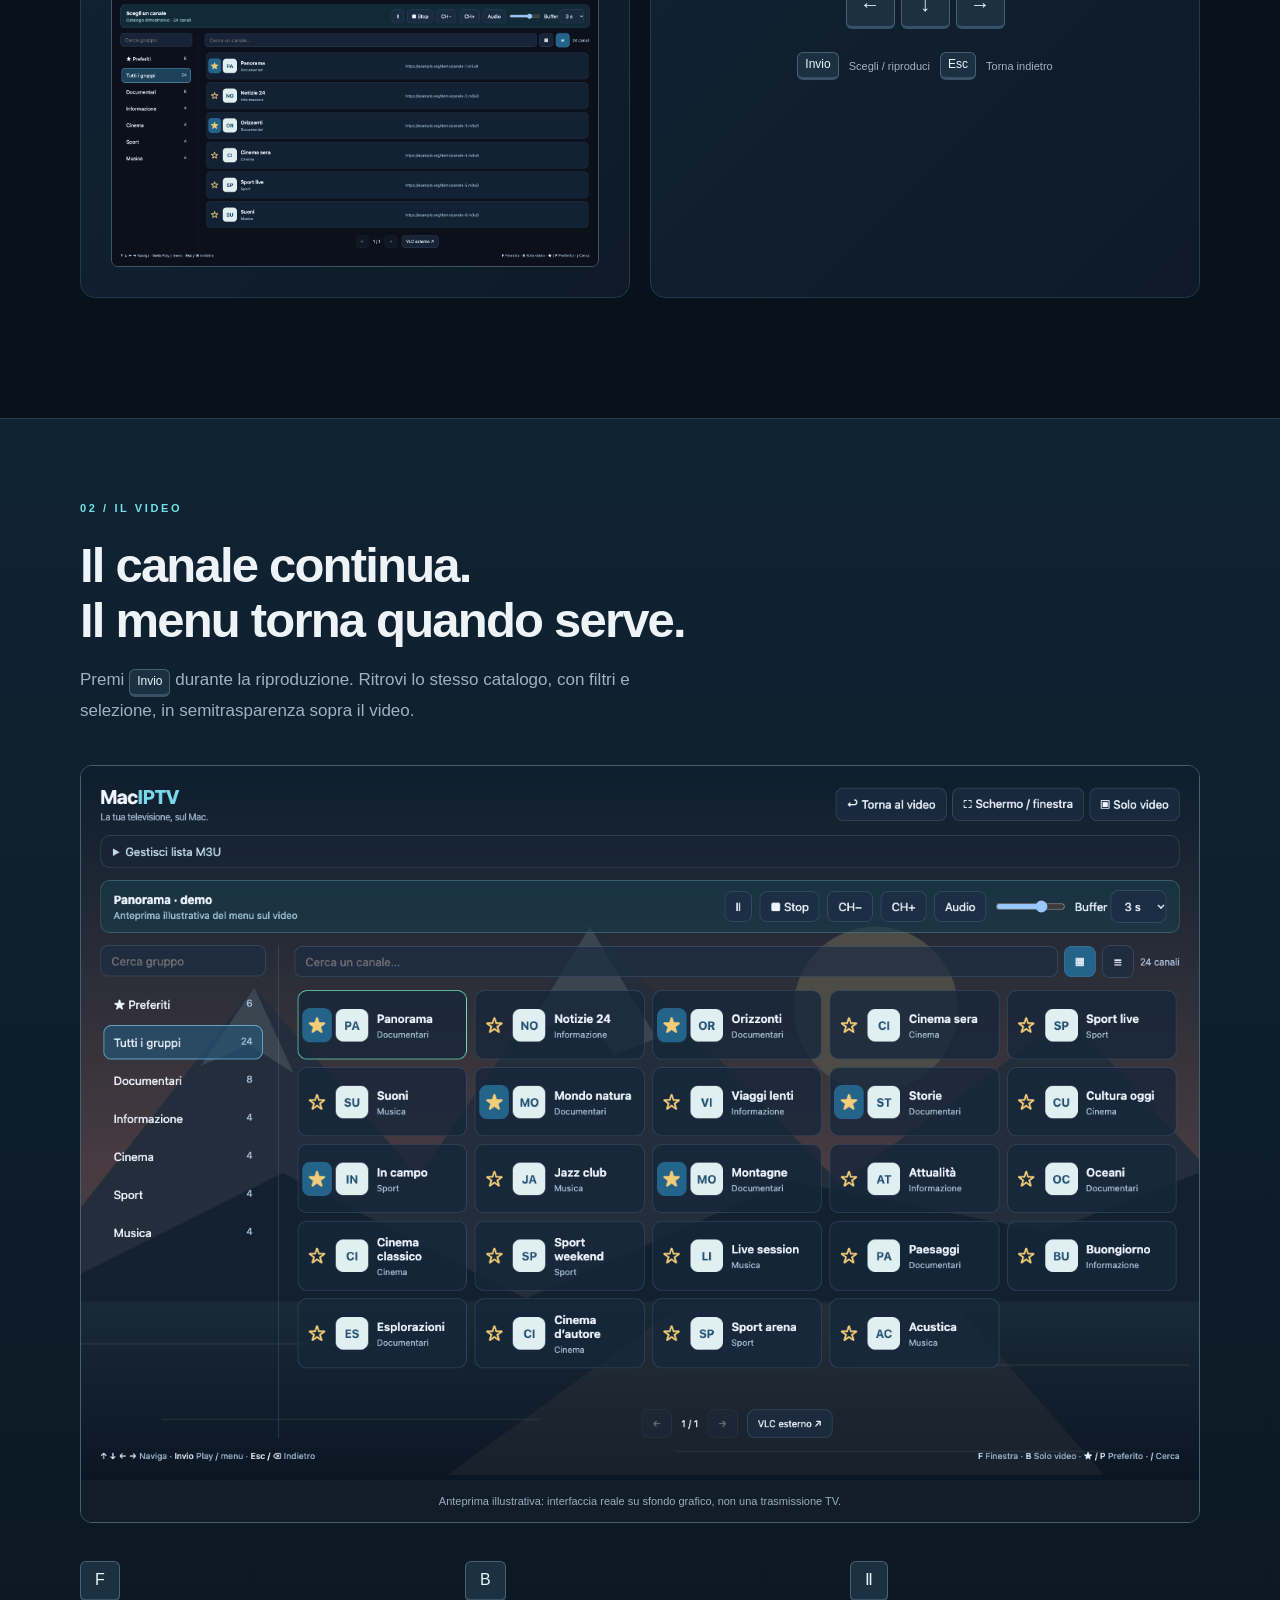
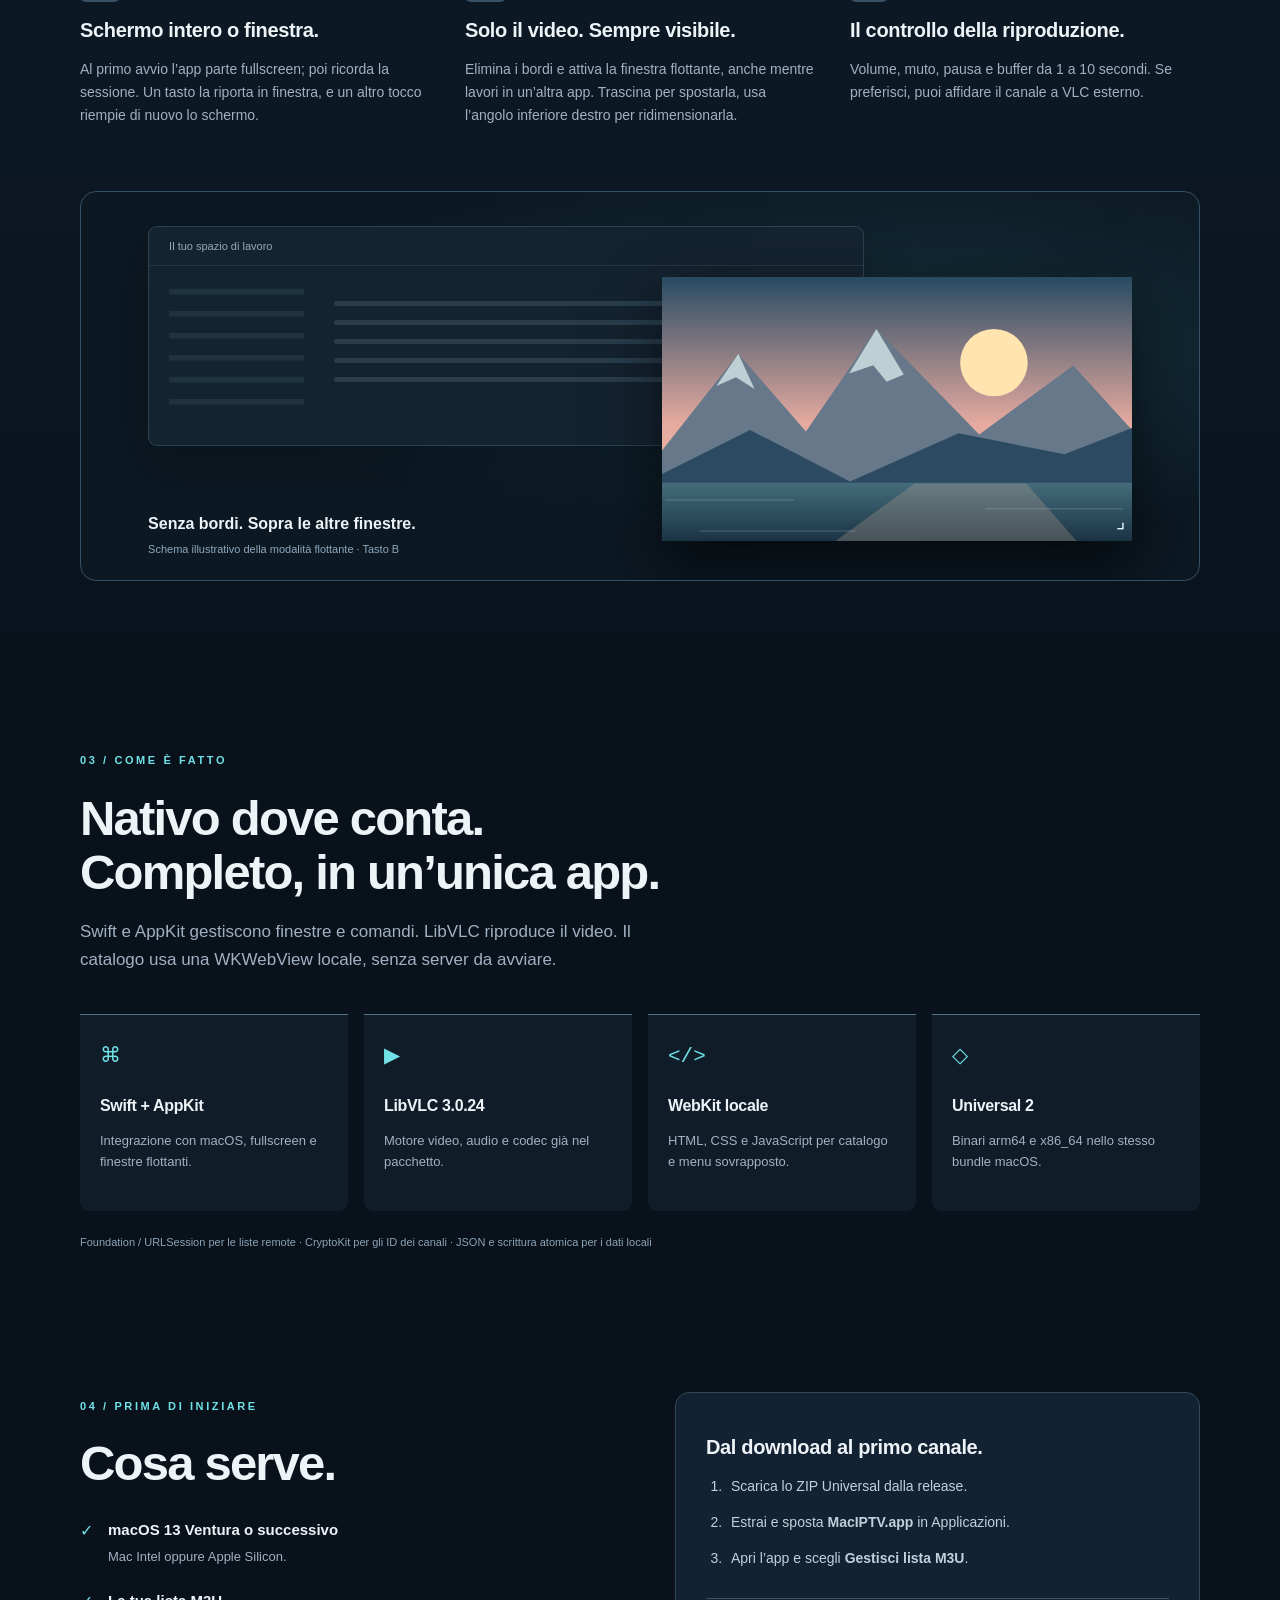
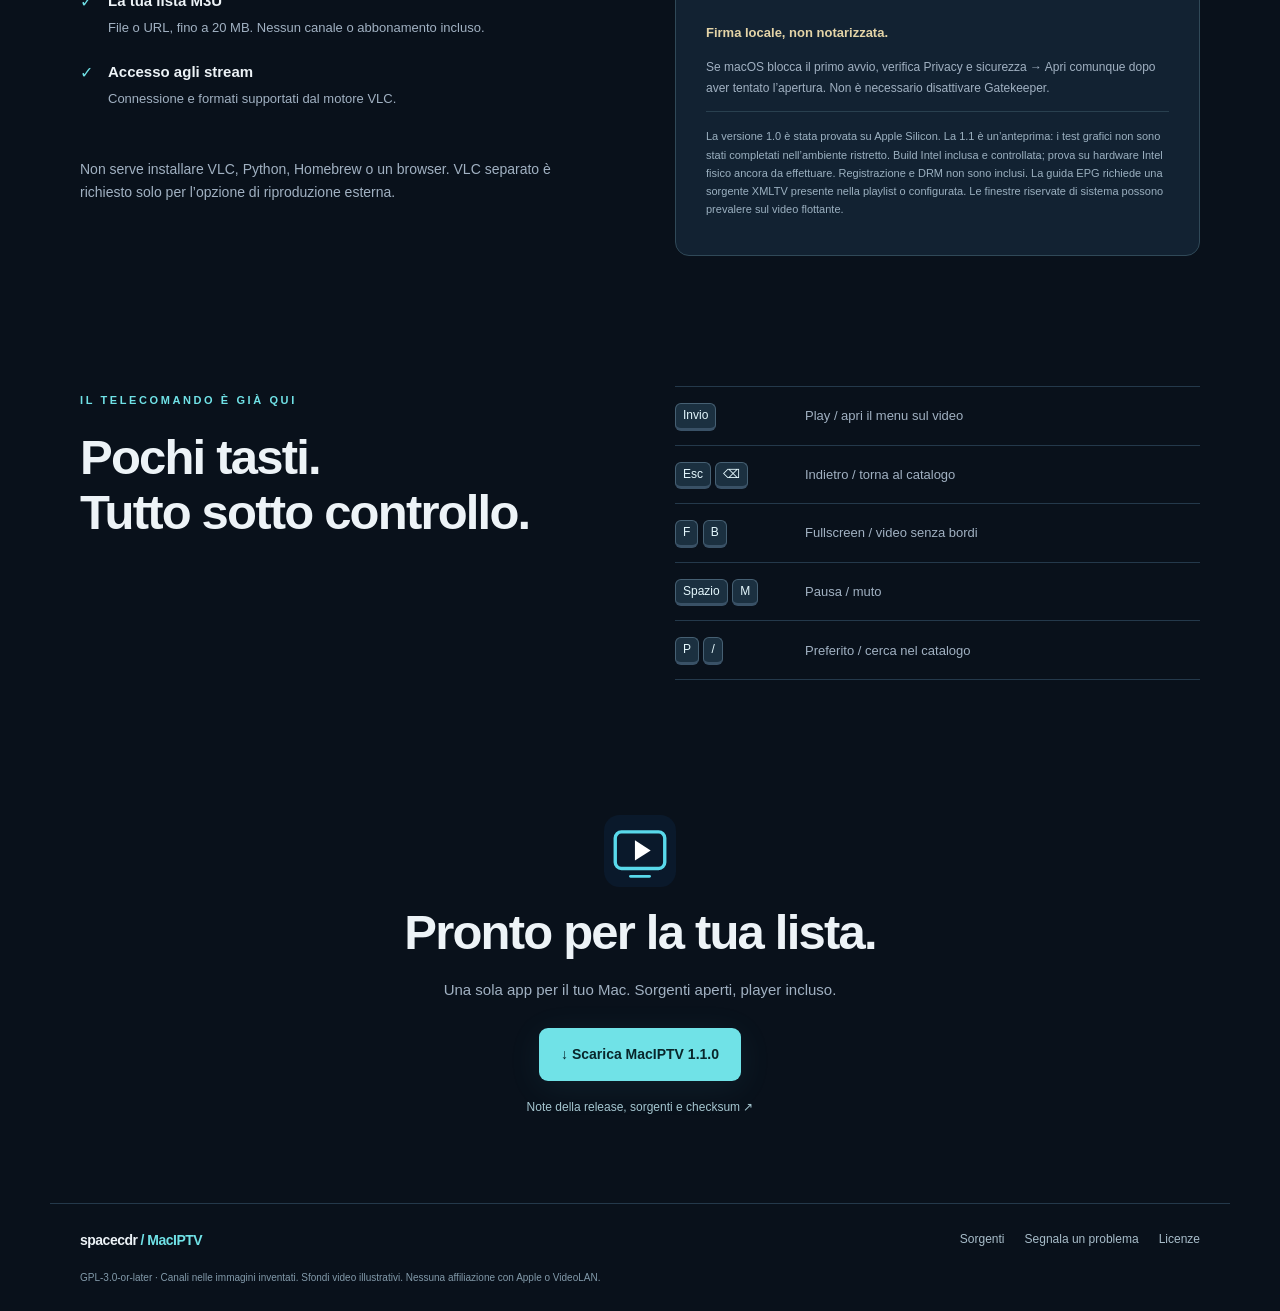
==== commit be304e01: "Add playlist library, background XMLTV guide and persistent playback windows" ====
--- a/docs/index.html
+++ b/docs/index.html
@@ -1,12 +1,12 @@
 <!doctype html>
 <html lang="it"><head><meta charset="utf-8"><meta name="viewport" content="width=device-width,initial-scale=1"><title>MacIPTV — La tua IPTV, sul Mac.</title><meta name="description" content="Player IPTV standalone per Mac Intel e Apple Silicon. Liste M3U, gruppi, preferiti, menu sul video e finestra sempre in primo piano. Download Universal gratuito."><meta property="og:title" content="MacIPTV — La tua IPTV, sul Mac."><meta property="og:description" content="Carica la tua lista. Scegli un canale. Guarda come vuoi. Un’unica app per Intel e Apple Silicon."><meta property="og:image" content="https://spacecdr.github.io/MacIPTV/assets/catalogo.png"><meta property="og:url" content="https://spacecdr.github.io/MacIPTV/"><meta name="theme-color" content="#09111b"><link rel="icon" href="assets/icon.svg" type="image/svg+xml"><link rel="stylesheet" href="style.css"></head>
 <body><a class="skip" href="#main">Vai al contenuto</a><header class="nav wrap"><a href="#" class="wordmark"><img src="assets/icon.svg" width="36" height="36" alt="">Mac<span>IPTV</span></a><nav aria-label="Navigazione principale"><a href="#funzioni">Funzionalità</a><a href="#tecnologie">Tecnologie</a><a href="#requisiti">Requisiti</a><a href="https://github.com/spacecdr/MacIPTV" class="github">GitHub ↗</a></nav></header>
-<main id="main"><section class="hero wrap"><div class="eyebrow"><span class="dot"></span> VERSIONE 1.0.0 · OPEN SOURCE</div><h1>La tua IPTV.<br><span>Il tuo Mac.</span></h1><p class="lead">Carica la tua lista. Ritrova i tuoi canali.<br>Guarda a schermo intero o tieni il video accanto a quello che fai.</p><div class="actions"><a class="button primary" href="https://github.com/spacecdr/MacIPTV/releases/download/v1.0.0/MacIPTV-universal.zip">↓ Scarica per macOS <span>Universal</span></a><a class="button secondary" href="https://github.com/spacecdr/MacIPTV">Esplora il progetto ↗</a></div><p class="download-note">Intel + Apple Silicon · macOS 13+ · VLC già incluso</p><a class="small-note" href="#installazione">Prima installazione: firma locale, app non notarizzata →</a><figure class="hero-shot"><div class="window-bar"><span class="lights"><i></i><i></i><i></i></span><span>MacIPTV · Il tuo catalogo</span><span class="window-badge">M3U</span></div><a href="assets/catalogo.png" aria-label="Apri lo screenshot del catalogo"><img src="assets/catalogo.png" width="1440" height="920" alt="Catalogo MacIPTV in griglia con gruppi a sinistra, ricerca e stelle dei preferiti" fetchpriority="high"></a><figcaption>Interfaccia reale, catalogo dimostrativo. Nessuna lista inclusa.</figcaption></figure></section>
+<main id="main"><section class="hero wrap"><div class="eyebrow"><span class="dot"></span> VERSIONE 1.1.0 · OPEN SOURCE</div><h1>La tua IPTV.<br><span>Il tuo Mac.</span></h1><p class="lead">Carica la tua lista. Ritrova i tuoi canali.<br>Guarda a schermo intero o tieni il video accanto a quello che fai.</p><div class="actions"><a class="button primary" href="https://github.com/spacecdr/MacIPTV/releases/download/v1.1.0/MacIPTV-universal.zip">↓ Scarica per macOS <span>Universal</span></a><a class="button secondary" href="https://github.com/spacecdr/MacIPTV">Esplora il progetto ↗</a></div><p class="download-note">Intel + Apple Silicon · macOS 13+ · VLC già incluso</p><a class="small-note" href="#installazione">Prima installazione: firma locale, app non notarizzata →</a><figure class="hero-shot"><div class="window-bar"><span class="lights"><i></i><i></i><i></i></span><span>MacIPTV · Il tuo catalogo</span><span class="window-badge">M3U</span></div><a href="assets/catalogo.png" aria-label="Apri lo screenshot del catalogo"><img src="assets/catalogo.png" width="1440" height="920" alt="Catalogo MacIPTV in griglia con gruppi a sinistra, ricerca e stelle dei preferiti" fetchpriority="high"></a><figcaption>Interfaccia reale, catalogo dimostrativo. Nessuna lista inclusa.</figcaption></figure></section>
 <div class="strip"><div class="wrap strip-grid"><span><b>Un solo download</b>Due architetture native</span><span><b>Player integrato</b>Motore VLC 3.0.24</span><span><b>Anche da tastiera</b>Frecce, Invio, Esc</span><span><b>I dati restano sul Mac</b>Lista e preferiti locali</span></div></div>
-<section class="wrap section" id="funzioni"><div class="section-intro"><span class="eyebrow">01 / IL CATALOGO</span><h2>Tutto al suo posto.<br>Subito a portata di mano.</h2><p>Importa una lista da file o URL. Cerca tra i gruppi, filtra i canali e scegli la vista che preferisci.</p></div><div class="feature-grid"><article class="feature"><span class="feature-number">01</span><h3>Le tue liste, senza passaggi extra.</h3><p>File M3U o indirizzo HTTP/HTTPS. Aggiorna le liste remote ed esporta quella salvata. Se l’importazione fallisce, il catalogo precedente resta disponibile.</p><div class="pills"><span>File e URL</span><span>Aggiornamento</span><span>Export</span></div></article><article class="feature"><span class="feature-number">02</span><h3>Una stella, e lo ritrovi.</h3><p>I preferiti hanno il proprio gruppo e restano salvati ai prossimi avvii. La stella è separata dal comando Play: puoi organizzare la lista senza cambiare canale.</p><a href="assets/preferiti.png"><img loading="lazy" src="assets/preferiti.png" width="1440" height="920" alt="Gruppo Preferiti con sei canali dimostrativi e stelle attive"></a></article><article class="feature"><span class="feature-number">03</span><h3>Griglia o elenco. Scegli tu.</h3><p>La griglia mette in evidenza i canali. L’elenco affianca i link, selezionabili e copiabili. Ricerca e pagine da 60 elementi rendono consultabili anche cataloghi estesi.</p><a href="assets/elenco.png"><img loading="lazy" src="assets/elenco.png" width="1440" height="920" alt="Vista elenco con nome del canale, gruppo e URL dimostrativo"></a></article><article class="feature keyboard-card"><span class="feature-number">04</span><h3>Il mouse è facoltativo.</h3><p>Muoviti tra gruppi e canali, avvia il player e torna indietro usando i tasti. CH+/CH− seguono il filtro corrente, anche oltre la pagina visualizzata.</p><div class="arrow-keys" aria-hidden="true"><kbd>↑</kbd><div><kbd>←</kbd><kbd>↓</kbd><kbd>→</kbd></div></div><div class="key-pair"><kbd>Invio</kbd><span>Scegli / riproduci</span><kbd>Esc</kbd><span>Torna indietro</span></div></article></div></section>
-<section class="cinema section" id="video"><div class="wrap"><div class="section-intro"><span class="eyebrow">02 / IL VIDEO</span><h2>Il canale continua.<br>Il menu torna quando serve.</h2><p>Premi <kbd>Invio</kbd> durante la riproduzione. Ritrovi lo stesso catalogo, con filtri e selezione, in semitrasparenza sopra il video.</p></div><figure class="wide-shot"><a href="assets/menu-video.png"><img loading="lazy" src="assets/menu-video.png" width="1440" height="920" alt="Anteprima illustrativa del catalogo semitrasparente sopra un paesaggio grafico dimostrativo"></a><figcaption>Anteprima illustrativa: interfaccia reale su sfondo grafico, non una trasmissione TV.</figcaption></figure><div class="video-features"><article><kbd>F</kbd><h3>Schermo intero o finestra.</h3><p>L’app parte fullscreen. Un tasto la riporta in finestra, e un altro tocco riempie di nuovo lo schermo.</p></article><article><kbd>B</kbd><h3>Solo il video. Sempre visibile.</h3><p>Elimina i bordi e attiva la finestra flottante, anche mentre lavori in un’altra app. Trascina per spostarla, usa l’angolo inferiore destro per ridimensionarla.</p></article><article><kbd>Ⅱ</kbd><h3>Il controllo della riproduzione.</h3><p>Volume, muto, pausa e buffer da 1 a 10 secondi. Se preferisci, puoi affidare il canale a VLC esterno.</p></article></div><div class="floating-demo" role="img" aria-label="Schema illustrativo: finestra video senza bordi sopra una finestra di lavoro"><div class="work-window"><div class="work-top">Il tuo spazio di lavoro</div><div class="work-body"><div class="work-sidebar"></div><div class="work-lines"><i></i><i></i><i></i><i></i><i></i></div></div></div><div class="floating-video"><img src="assets/panorama.svg" alt="" loading="lazy"><span class="resize-mark">⌟</span></div><div class="floating-label"><b>Senza bordi. Sopra le altre finestre.</b><span>Schema illustrativo della modalità flottante · Tasto B</span></div></div></div></section>
+<section class="wrap section"><span class="eyebrow">NOVITÀ 1.1.0</span><h2>Informazioni, guide e più playlist.</h2><p>Premi I per nome, logo, risoluzione e programmi attuale/successivo: il riquadro sfuma dopo 5 secondi. Le guide XMLTV vengono rilevate dalla lista, caricate in background e conservate localmente. Nel catalogo, programma attuale e progressbar; dettagli solo nelle informazioni.</p><p>Il pulsante + aggiunge altre playlist, ognuna con preferiti e navigazione indipendenti. Posizione e dimensioni delle finestre vengono ricordate. B attiva il borderless soltanto durante il video; Esc torna alla modalità precedente. Clic tenuto per trascinare, doppio clic per fullscreen e ritorno. Durante il video il ridimensionamento mantiene il rapporto corretto.</p></section><section class="wrap section" id="funzioni"><div class="section-intro"><span class="eyebrow">01 / IL CATALOGO</span><h2>Tutto al suo posto.<br>Subito a portata di mano.</h2><p>Importa una lista da file o URL. Cerca tra i gruppi, filtra i canali e scegli la vista che preferisci.</p></div><div class="feature-grid"><article class="feature"><span class="feature-number">01</span><h3>Le tue liste, senza passaggi extra.</h3><p>File M3U o indirizzo HTTP/HTTPS. Aggiorna le liste remote ed esporta quella salvata. Se l’importazione fallisce, il catalogo precedente resta disponibile.</p><div class="pills"><span>File e URL</span><span>Aggiornamento</span><span>Export</span></div></article><article class="feature"><span class="feature-number">02</span><h3>Una stella, e lo ritrovi.</h3><p>I preferiti hanno il proprio gruppo e restano salvati ai prossimi avvii. La stella è separata dal comando Play: puoi organizzare la lista senza cambiare canale.</p><a href="assets/preferiti.png"><img loading="lazy" src="assets/preferiti.png" width="1440" height="920" alt="Gruppo Preferiti con sei canali dimostrativi e stelle attive"></a></article><article class="feature"><span class="feature-number">03</span><h3>Griglia o elenco. Scegli tu.</h3><p>La griglia mette in evidenza i canali. L’elenco affianca i link, selezionabili e copiabili. Ricerca e pagine da 60 elementi rendono consultabili anche cataloghi estesi.</p><a href="assets/elenco.png"><img loading="lazy" src="assets/elenco.png" width="1440" height="920" alt="Vista elenco con nome del canale, gruppo e URL dimostrativo"></a></article><article class="feature keyboard-card"><span class="feature-number">04</span><h3>Il mouse è facoltativo.</h3><p>Muoviti tra gruppi e canali, avvia il player e torna indietro usando i tasti. CH+/CH− seguono il filtro corrente, anche oltre la pagina visualizzata.</p><div class="arrow-keys" aria-hidden="true"><kbd>↑</kbd><div><kbd>←</kbd><kbd>↓</kbd><kbd>→</kbd></div></div><div class="key-pair"><kbd>Invio</kbd><span>Scegli / riproduci</span><kbd>Esc</kbd><span>Torna indietro</span></div></article></div></section>
+<section class="cinema section" id="video"><div class="wrap"><div class="section-intro"><span class="eyebrow">02 / IL VIDEO</span><h2>Il canale continua.<br>Il menu torna quando serve.</h2><p>Premi <kbd>Invio</kbd> durante la riproduzione. Ritrovi lo stesso catalogo, con filtri e selezione, in semitrasparenza sopra il video.</p></div><figure class="wide-shot"><a href="assets/menu-video.png"><img loading="lazy" src="assets/menu-video.png" width="1440" height="920" alt="Anteprima illustrativa del catalogo semitrasparente sopra un paesaggio grafico dimostrativo"></a><figcaption>Anteprima illustrativa: interfaccia reale su sfondo grafico, non una trasmissione TV.</figcaption></figure><div class="video-features"><article><kbd>F</kbd><h3>Schermo intero o finestra.</h3><p>Al primo avvio l’app parte fullscreen; poi ricorda la sessione. Un tasto la riporta in finestra, e un altro tocco riempie di nuovo lo schermo.</p></article><article><kbd>B</kbd><h3>Solo il video. Sempre visibile.</h3><p>Elimina i bordi e attiva la finestra flottante, anche mentre lavori in un’altra app. Trascina per spostarla, usa l’angolo inferiore destro per ridimensionarla.</p></article><article><kbd>Ⅱ</kbd><h3>Il controllo della riproduzione.</h3><p>Volume, muto, pausa e buffer da 1 a 10 secondi. Se preferisci, puoi affidare il canale a VLC esterno.</p></article></div><div class="floating-demo" role="img" aria-label="Schema illustrativo: finestra video senza bordi sopra una finestra di lavoro"><div class="work-window"><div class="work-top">Il tuo spazio di lavoro</div><div class="work-body"><div class="work-sidebar"></div><div class="work-lines"><i></i><i></i><i></i><i></i><i></i></div></div></div><div class="floating-video"><img src="assets/panorama.svg" alt="" loading="lazy"><span class="resize-mark">⌟</span></div><div class="floating-label"><b>Senza bordi. Sopra le altre finestre.</b><span>Schema illustrativo della modalità flottante · Tasto B</span></div></div></div></section>
 <section class="wrap section" id="tecnologie"><div class="section-intro"><span class="eyebrow">03 / COME È FATTO</span><h2>Nativo dove conta.<br>Completo, in un’unica app.</h2><p>Swift e AppKit gestiscono finestre e comandi. LibVLC riproduce il video. Il catalogo usa una WKWebView locale, senza server da avviare.</p></div><div class="tech-grid"><article><span class="tech-icon">⌘</span><h3>Swift + AppKit</h3><p>Integrazione con macOS, fullscreen e finestre flottanti.</p></article><article><span class="tech-icon">▶</span><h3>LibVLC 3.0.24</h3><p>Motore video, audio e codec già nel pacchetto.</p></article><article><span class="tech-icon">&lt;/&gt;</span><h3>WebKit locale</h3><p>HTML, CSS e JavaScript per catalogo e menu sovrapposto.</p></article><article><span class="tech-icon">◇</span><h3>Universal 2</h3><p>Binari arm64 e x86_64 nello stesso bundle macOS.</p></article></div><p class="tech-foot">Foundation / URLSession per le liste remote · CryptoKit per gli ID dei canali · JSON e scrittura atomica per i dati locali</p></section>
-<section class="wrap section requirements" id="requisiti"><div><span class="eyebrow">04 / PRIMA DI INIZIARE</span><h2>Cosa serve.</h2><ul class="checklist"><li><b>macOS 13 Ventura o successivo</b><span>Mac Intel oppure Apple Silicon.</span></li><li><b>La tua lista M3U</b><span>File o URL, fino a 20 MB. Nessun canale o abbonamento incluso.</span></li><li><b>Accesso agli stream</b><span>Connessione e formati supportati dal motore VLC.</span></li></ul><p>Non serve installare VLC, Python, Homebrew o un browser. VLC separato è richiesto solo per l’opzione di riproduzione esterna.</p></div><div class="install" id="installazione"><h3>Dal download al primo canale.</h3><ol><li>Scarica lo ZIP Universal dalla release.</li><li>Estrai e sposta <b>MacIPTV.app</b> in Applicazioni.</li><li>Apri l’app e scegli <b>Gestisci lista M3U</b>.</li></ol><div class="notice"><b>Firma locale, non notarizzata.</b><p>Se macOS blocca il primo avvio, verifica Privacy e sicurezza → Apri comunque dopo aver tentato l’apertura. Non è necessario disattivare Gatekeeper.</p></div><p class="fine-print">Riproduzione e finestre verificate su Apple Silicon. Build Intel inclusa e controllata; prova su hardware Intel fisico ancora da effettuare. EPG, registrazione e DRM non sono inclusi. Le finestre riservate di sistema possono prevalere sul video flottante.</p></div></section>
+<section class="wrap section requirements" id="requisiti"><div><span class="eyebrow">04 / PRIMA DI INIZIARE</span><h2>Cosa serve.</h2><ul class="checklist"><li><b>macOS 13 Ventura o successivo</b><span>Mac Intel oppure Apple Silicon.</span></li><li><b>La tua lista M3U</b><span>File o URL, fino a 20 MB. Nessun canale o abbonamento incluso.</span></li><li><b>Accesso agli stream</b><span>Connessione e formati supportati dal motore VLC.</span></li></ul><p>Non serve installare VLC, Python, Homebrew o un browser. VLC separato è richiesto solo per l’opzione di riproduzione esterna.</p></div><div class="install" id="installazione"><h3>Dal download al primo canale.</h3><ol><li>Scarica lo ZIP Universal dalla release.</li><li>Estrai e sposta <b>MacIPTV.app</b> in Applicazioni.</li><li>Apri l’app e scegli <b>Gestisci lista M3U</b>.</li></ol><div class="notice"><b>Firma locale, non notarizzata.</b><p>Se macOS blocca il primo avvio, verifica Privacy e sicurezza → Apri comunque dopo aver tentato l’apertura. Non è necessario disattivare Gatekeeper.</p></div><p class="fine-print">La versione 1.0 è stata provata su Apple Silicon. La 1.1 è un’anteprima: i test grafici non sono stati completati nell’ambiente ristretto. Build Intel inclusa e controllata; prova su hardware Intel fisico ancora da effettuare. Registrazione e DRM non sono inclusi. La guida EPG richiede una sorgente XMLTV presente nella playlist o configurata. Le finestre riservate di sistema possono prevalere sul video flottante.</p></div></section>
 <section class="wrap shortcuts section"><div><span class="eyebrow">IL TELECOMANDO È GIÀ QUI</span><h2>Pochi tasti.<br>Tutto sotto controllo.</h2></div><dl><div><dt><kbd>Invio</kbd></dt><dd>Play / apri il menu sul video</dd></div><div><dt><kbd>Esc</kbd> <kbd>⌫</kbd></dt><dd>Indietro / torna al catalogo</dd></div><div><dt><kbd>F</kbd> <kbd>B</kbd></dt><dd>Fullscreen / video senza bordi</dd></div><div><dt><kbd>Spazio</kbd> <kbd>M</kbd></dt><dd>Pausa / muto</dd></div><div><dt><kbd>P</kbd> <kbd>/</kbd></dt><dd>Preferito / cerca nel catalogo</dd></div></dl></section>
-<section class="wrap final-cta"><img src="assets/icon.svg" width="72" height="72" alt=""><h2>Pronto per la tua lista.</h2><p>Una sola app per il tuo Mac. Sorgenti aperti, player incluso.</p><a class="button primary" href="https://github.com/spacecdr/MacIPTV/releases/download/v1.0.0/MacIPTV-universal.zip">↓ Scarica MacIPTV 1.0.0</a><a class="release-link" href="https://github.com/spacecdr/MacIPTV/releases/tag/v1.0.0">Note della release, sorgenti e checksum ↗</a></section></main>
+<section class="wrap final-cta"><img src="assets/icon.svg" width="72" height="72" alt=""><h2>Pronto per la tua lista.</h2><p>Una sola app per il tuo Mac. Sorgenti aperti, player incluso.</p><a class="button primary" href="https://github.com/spacecdr/MacIPTV/releases/download/v1.1.0/MacIPTV-universal.zip">↓ Scarica MacIPTV 1.1.0</a><a class="release-link" href="https://github.com/spacecdr/MacIPTV/releases/tag/v1.1.0">Note della release, sorgenti e checksum ↗</a></section></main>
 <footer class="wrap footer"><a class="wordmark" href="https://github.com/spacecdr">spacecdr <span>/ MacIPTV</span></a><div><a href="https://github.com/spacecdr/MacIPTV">Sorgenti</a><a href="https://github.com/spacecdr/MacIPTV/issues">Segnala un problema</a><a href="https://github.com/spacecdr/MacIPTV/blob/main/THIRD_PARTY.md">Licenze</a></div><p>GPL-3.0-or-later · Canali nelle immagini inventati. Sfondi video illustrativi. Nessuna affiliazione con Apple o VideoLAN.</p></footer></body></html>
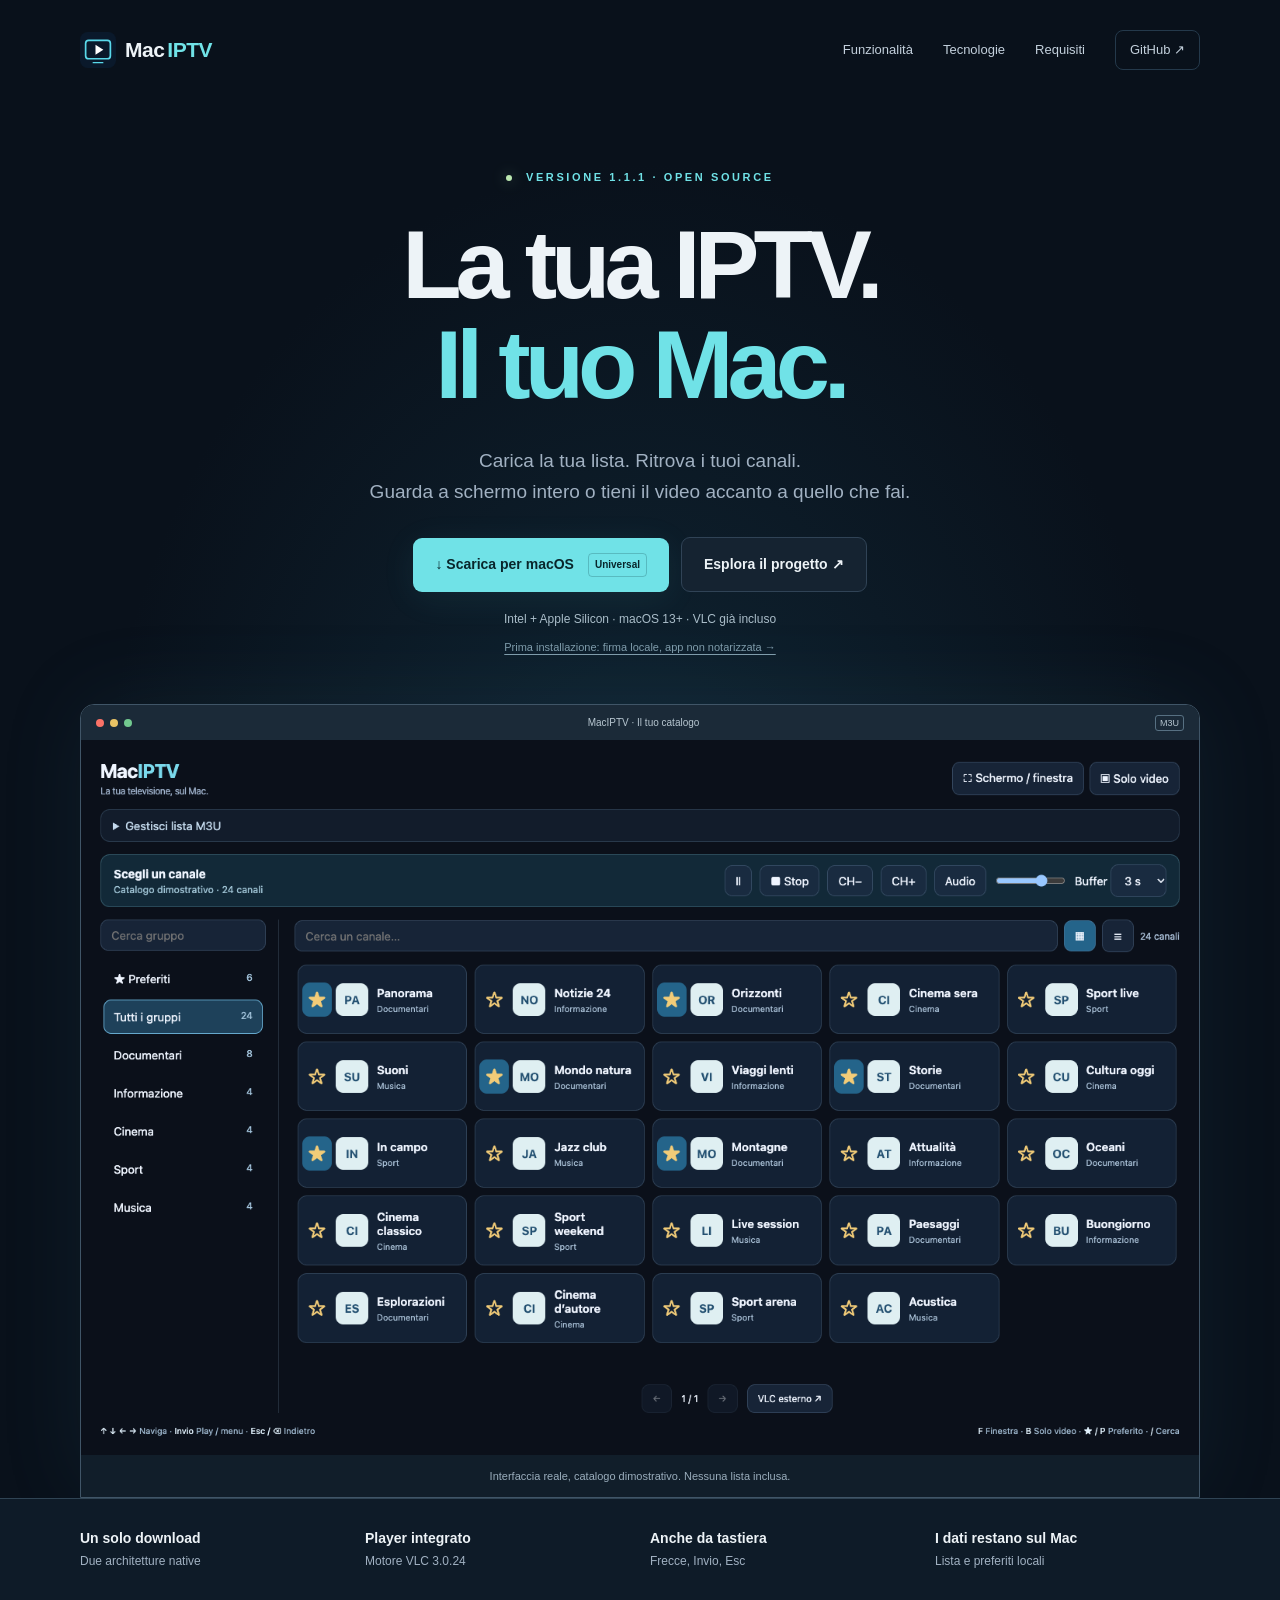
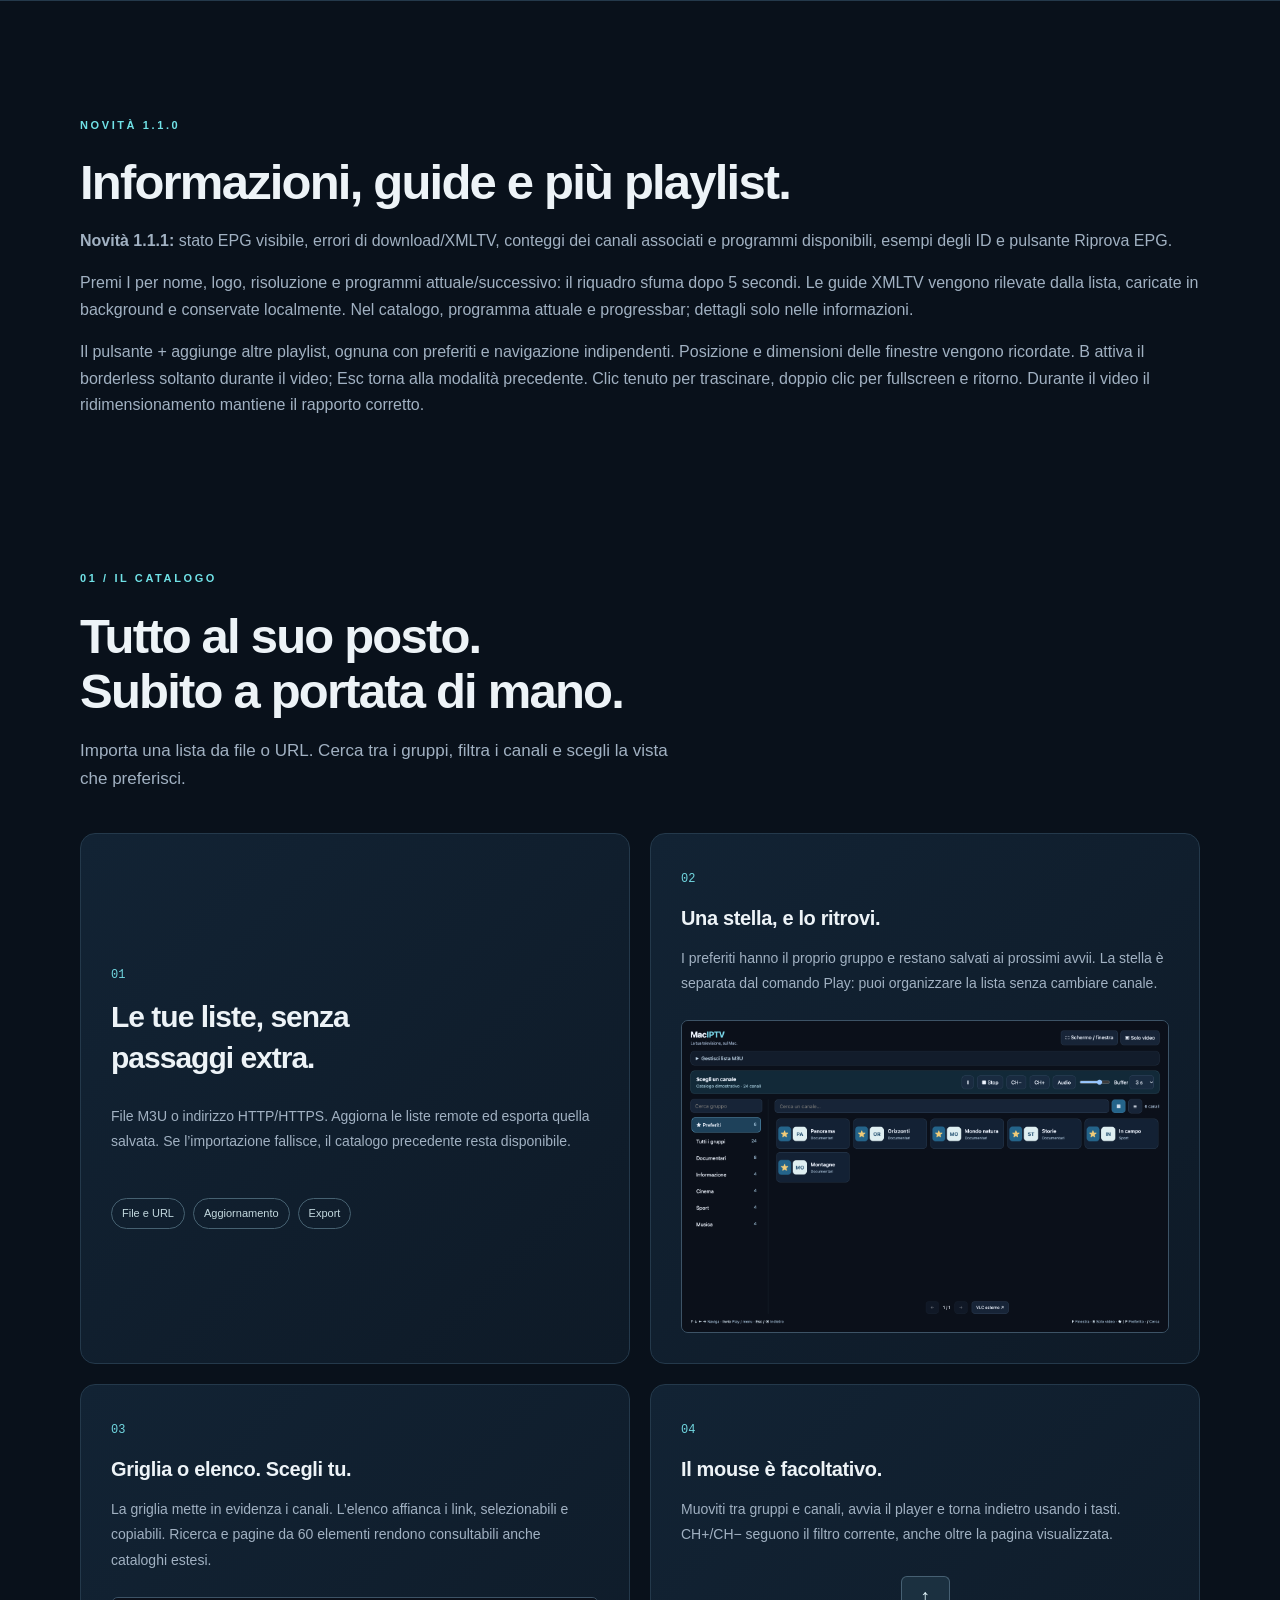
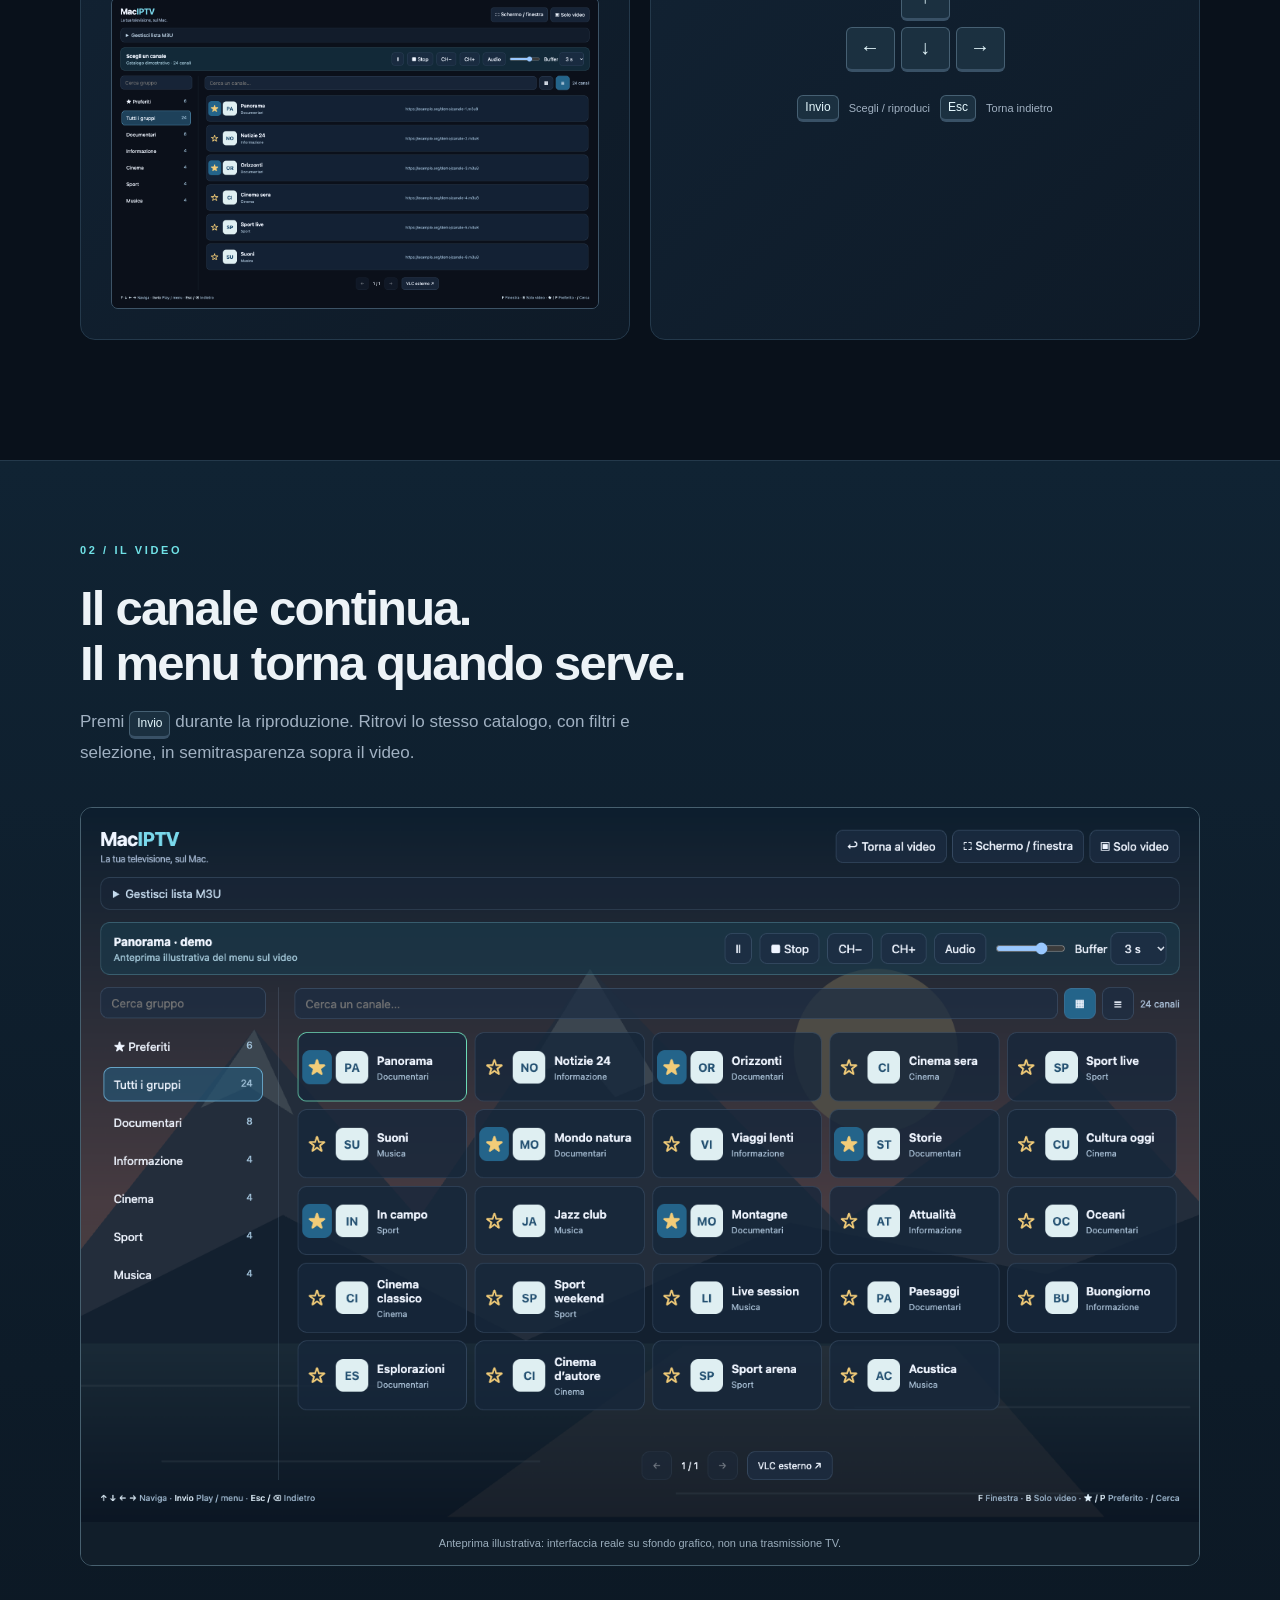
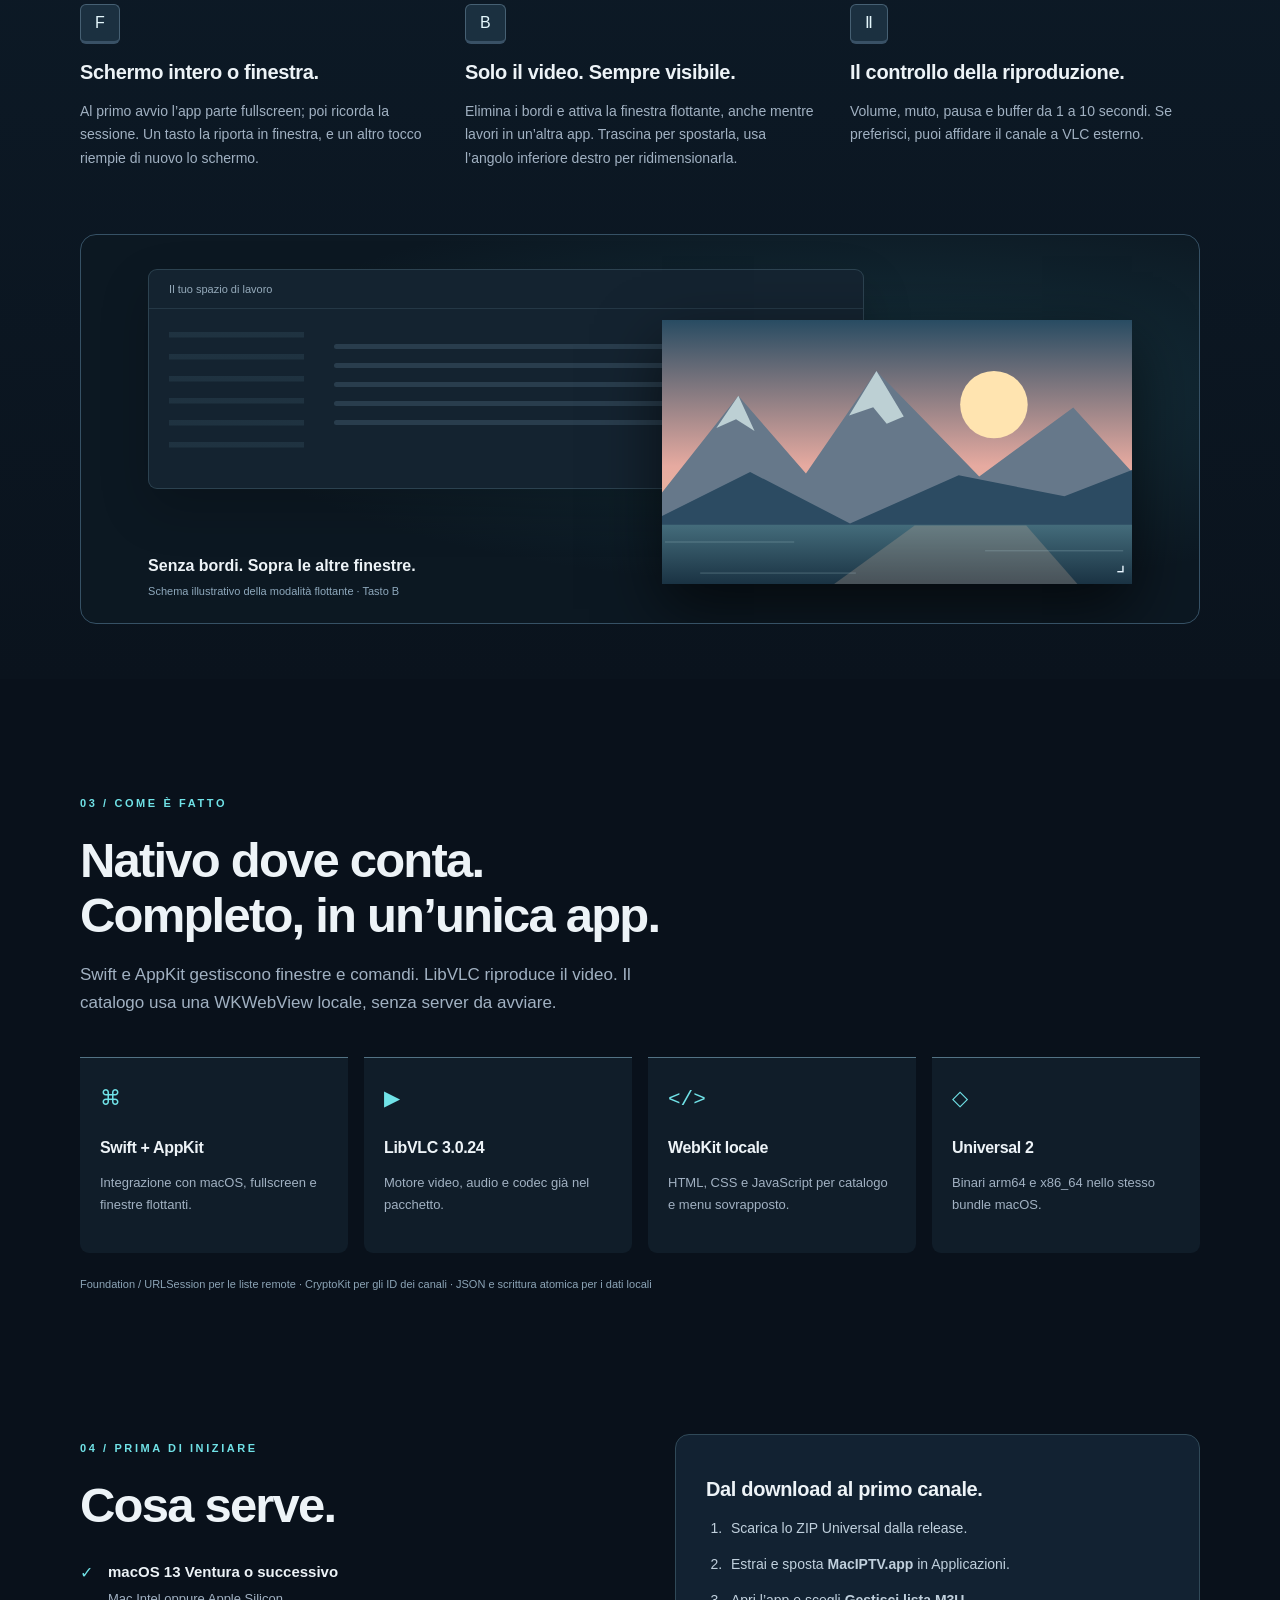
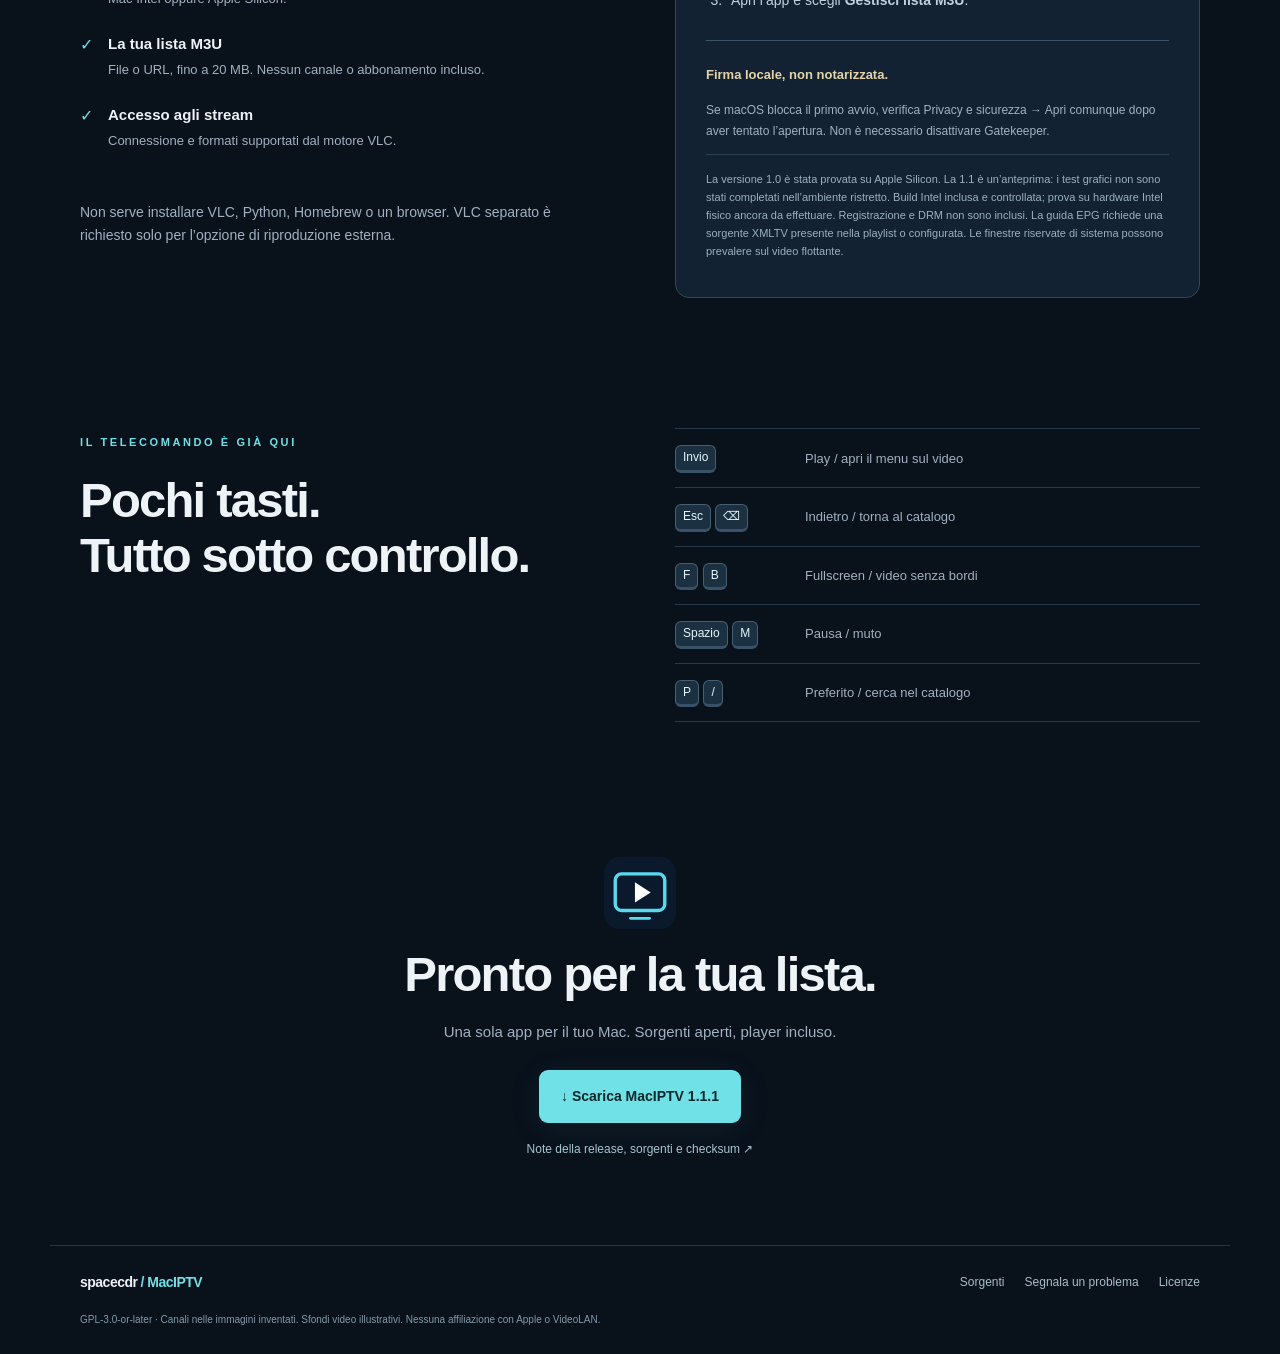
==== commit f702138b: "Expose EPG loading errors, channel matching diagnostics and manual retry" ====
--- a/docs/index.html
+++ b/docs/index.html
@@ -1,12 +1,12 @@
 <!doctype html>
 <html lang="it"><head><meta charset="utf-8"><meta name="viewport" content="width=device-width,initial-scale=1"><title>MacIPTV — La tua IPTV, sul Mac.</title><meta name="description" content="Player IPTV standalone per Mac Intel e Apple Silicon. Liste M3U, gruppi, preferiti, menu sul video e finestra sempre in primo piano. Download Universal gratuito."><meta property="og:title" content="MacIPTV — La tua IPTV, sul Mac."><meta property="og:description" content="Carica la tua lista. Scegli un canale. Guarda come vuoi. Un’unica app per Intel e Apple Silicon."><meta property="og:image" content="https://spacecdr.github.io/MacIPTV/assets/catalogo.png"><meta property="og:url" content="https://spacecdr.github.io/MacIPTV/"><meta name="theme-color" content="#09111b"><link rel="icon" href="assets/icon.svg" type="image/svg+xml"><link rel="stylesheet" href="style.css"></head>
 <body><a class="skip" href="#main">Vai al contenuto</a><header class="nav wrap"><a href="#" class="wordmark"><img src="assets/icon.svg" width="36" height="36" alt="">Mac<span>IPTV</span></a><nav aria-label="Navigazione principale"><a href="#funzioni">Funzionalità</a><a href="#tecnologie">Tecnologie</a><a href="#requisiti">Requisiti</a><a href="https://github.com/spacecdr/MacIPTV" class="github">GitHub ↗</a></nav></header>
-<main id="main"><section class="hero wrap"><div class="eyebrow"><span class="dot"></span> VERSIONE 1.1.0 · OPEN SOURCE</div><h1>La tua IPTV.<br><span>Il tuo Mac.</span></h1><p class="lead">Carica la tua lista. Ritrova i tuoi canali.<br>Guarda a schermo intero o tieni il video accanto a quello che fai.</p><div class="actions"><a class="button primary" href="https://github.com/spacecdr/MacIPTV/releases/download/v1.1.0/MacIPTV-universal.zip">↓ Scarica per macOS <span>Universal</span></a><a class="button secondary" href="https://github.com/spacecdr/MacIPTV">Esplora il progetto ↗</a></div><p class="download-note">Intel + Apple Silicon · macOS 13+ · VLC già incluso</p><a class="small-note" href="#installazione">Prima installazione: firma locale, app non notarizzata →</a><figure class="hero-shot"><div class="window-bar"><span class="lights"><i></i><i></i><i></i></span><span>MacIPTV · Il tuo catalogo</span><span class="window-badge">M3U</span></div><a href="assets/catalogo.png" aria-label="Apri lo screenshot del catalogo"><img src="assets/catalogo.png" width="1440" height="920" alt="Catalogo MacIPTV in griglia con gruppi a sinistra, ricerca e stelle dei preferiti" fetchpriority="high"></a><figcaption>Interfaccia reale, catalogo dimostrativo. Nessuna lista inclusa.</figcaption></figure></section>
+<main id="main"><section class="hero wrap"><div class="eyebrow"><span class="dot"></span> VERSIONE 1.1.1 · OPEN SOURCE</div><h1>La tua IPTV.<br><span>Il tuo Mac.</span></h1><p class="lead">Carica la tua lista. Ritrova i tuoi canali.<br>Guarda a schermo intero o tieni il video accanto a quello che fai.</p><div class="actions"><a class="button primary" href="https://github.com/spacecdr/MacIPTV/releases/download/v1.1.1/MacIPTV-universal.zip">↓ Scarica per macOS <span>Universal</span></a><a class="button secondary" href="https://github.com/spacecdr/MacIPTV">Esplora il progetto ↗</a></div><p class="download-note">Intel + Apple Silicon · macOS 13+ · VLC già incluso</p><a class="small-note" href="#installazione">Prima installazione: firma locale, app non notarizzata →</a><figure class="hero-shot"><div class="window-bar"><span class="lights"><i></i><i></i><i></i></span><span>MacIPTV · Il tuo catalogo</span><span class="window-badge">M3U</span></div><a href="assets/catalogo.png" aria-label="Apri lo screenshot del catalogo"><img src="assets/catalogo.png" width="1440" height="920" alt="Catalogo MacIPTV in griglia con gruppi a sinistra, ricerca e stelle dei preferiti" fetchpriority="high"></a><figcaption>Interfaccia reale, catalogo dimostrativo. Nessuna lista inclusa.</figcaption></figure></section>
 <div class="strip"><div class="wrap strip-grid"><span><b>Un solo download</b>Due architetture native</span><span><b>Player integrato</b>Motore VLC 3.0.24</span><span><b>Anche da tastiera</b>Frecce, Invio, Esc</span><span><b>I dati restano sul Mac</b>Lista e preferiti locali</span></div></div>
-<section class="wrap section"><span class="eyebrow">NOVITÀ 1.1.0</span><h2>Informazioni, guide e più playlist.</h2><p>Premi I per nome, logo, risoluzione e programmi attuale/successivo: il riquadro sfuma dopo 5 secondi. Le guide XMLTV vengono rilevate dalla lista, caricate in background e conservate localmente. Nel catalogo, programma attuale e progressbar; dettagli solo nelle informazioni.</p><p>Il pulsante + aggiunge altre playlist, ognuna con preferiti e navigazione indipendenti. Posizione e dimensioni delle finestre vengono ricordate. B attiva il borderless soltanto durante il video; Esc torna alla modalità precedente. Clic tenuto per trascinare, doppio clic per fullscreen e ritorno. Durante il video il ridimensionamento mantiene il rapporto corretto.</p></section><section class="wrap section" id="funzioni"><div class="section-intro"><span class="eyebrow">01 / IL CATALOGO</span><h2>Tutto al suo posto.<br>Subito a portata di mano.</h2><p>Importa una lista da file o URL. Cerca tra i gruppi, filtra i canali e scegli la vista che preferisci.</p></div><div class="feature-grid"><article class="feature"><span class="feature-number">01</span><h3>Le tue liste, senza passaggi extra.</h3><p>File M3U o indirizzo HTTP/HTTPS. Aggiorna le liste remote ed esporta quella salvata. Se l’importazione fallisce, il catalogo precedente resta disponibile.</p><div class="pills"><span>File e URL</span><span>Aggiornamento</span><span>Export</span></div></article><article class="feature"><span class="feature-number">02</span><h3>Una stella, e lo ritrovi.</h3><p>I preferiti hanno il proprio gruppo e restano salvati ai prossimi avvii. La stella è separata dal comando Play: puoi organizzare la lista senza cambiare canale.</p><a href="assets/preferiti.png"><img loading="lazy" src="assets/preferiti.png" width="1440" height="920" alt="Gruppo Preferiti con sei canali dimostrativi e stelle attive"></a></article><article class="feature"><span class="feature-number">03</span><h3>Griglia o elenco. Scegli tu.</h3><p>La griglia mette in evidenza i canali. L’elenco affianca i link, selezionabili e copiabili. Ricerca e pagine da 60 elementi rendono consultabili anche cataloghi estesi.</p><a href="assets/elenco.png"><img loading="lazy" src="assets/elenco.png" width="1440" height="920" alt="Vista elenco con nome del canale, gruppo e URL dimostrativo"></a></article><article class="feature keyboard-card"><span class="feature-number">04</span><h3>Il mouse è facoltativo.</h3><p>Muoviti tra gruppi e canali, avvia il player e torna indietro usando i tasti. CH+/CH− seguono il filtro corrente, anche oltre la pagina visualizzata.</p><div class="arrow-keys" aria-hidden="true"><kbd>↑</kbd><div><kbd>←</kbd><kbd>↓</kbd><kbd>→</kbd></div></div><div class="key-pair"><kbd>Invio</kbd><span>Scegli / riproduci</span><kbd>Esc</kbd><span>Torna indietro</span></div></article></div></section>
+<section class="wrap section"><span class="eyebrow">NOVITÀ 1.1.0</span><h2>Informazioni, guide e più playlist.</h2><p><b>Novità 1.1.1:</b> stato EPG visibile, errori di download/XMLTV, conteggi dei canali associati e programmi disponibili, esempi degli ID e pulsante Riprova EPG.</p><p>Premi I per nome, logo, risoluzione e programmi attuale/successivo: il riquadro sfuma dopo 5 secondi. Le guide XMLTV vengono rilevate dalla lista, caricate in background e conservate localmente. Nel catalogo, programma attuale e progressbar; dettagli solo nelle informazioni.</p><p>Il pulsante + aggiunge altre playlist, ognuna con preferiti e navigazione indipendenti. Posizione e dimensioni delle finestre vengono ricordate. B attiva il borderless soltanto durante il video; Esc torna alla modalità precedente. Clic tenuto per trascinare, doppio clic per fullscreen e ritorno. Durante il video il ridimensionamento mantiene il rapporto corretto.</p></section><section class="wrap section" id="funzioni"><div class="section-intro"><span class="eyebrow">01 / IL CATALOGO</span><h2>Tutto al suo posto.<br>Subito a portata di mano.</h2><p>Importa una lista da file o URL. Cerca tra i gruppi, filtra i canali e scegli la vista che preferisci.</p></div><div class="feature-grid"><article class="feature"><span class="feature-number">01</span><h3>Le tue liste, senza passaggi extra.</h3><p>File M3U o indirizzo HTTP/HTTPS. Aggiorna le liste remote ed esporta quella salvata. Se l’importazione fallisce, il catalogo precedente resta disponibile.</p><div class="pills"><span>File e URL</span><span>Aggiornamento</span><span>Export</span></div></article><article class="feature"><span class="feature-number">02</span><h3>Una stella, e lo ritrovi.</h3><p>I preferiti hanno il proprio gruppo e restano salvati ai prossimi avvii. La stella è separata dal comando Play: puoi organizzare la lista senza cambiare canale.</p><a href="assets/preferiti.png"><img loading="lazy" src="assets/preferiti.png" width="1440" height="920" alt="Gruppo Preferiti con sei canali dimostrativi e stelle attive"></a></article><article class="feature"><span class="feature-number">03</span><h3>Griglia o elenco. Scegli tu.</h3><p>La griglia mette in evidenza i canali. L’elenco affianca i link, selezionabili e copiabili. Ricerca e pagine da 60 elementi rendono consultabili anche cataloghi estesi.</p><a href="assets/elenco.png"><img loading="lazy" src="assets/elenco.png" width="1440" height="920" alt="Vista elenco con nome del canale, gruppo e URL dimostrativo"></a></article><article class="feature keyboard-card"><span class="feature-number">04</span><h3>Il mouse è facoltativo.</h3><p>Muoviti tra gruppi e canali, avvia il player e torna indietro usando i tasti. CH+/CH− seguono il filtro corrente, anche oltre la pagina visualizzata.</p><div class="arrow-keys" aria-hidden="true"><kbd>↑</kbd><div><kbd>←</kbd><kbd>↓</kbd><kbd>→</kbd></div></div><div class="key-pair"><kbd>Invio</kbd><span>Scegli / riproduci</span><kbd>Esc</kbd><span>Torna indietro</span></div></article></div></section>
 <section class="cinema section" id="video"><div class="wrap"><div class="section-intro"><span class="eyebrow">02 / IL VIDEO</span><h2>Il canale continua.<br>Il menu torna quando serve.</h2><p>Premi <kbd>Invio</kbd> durante la riproduzione. Ritrovi lo stesso catalogo, con filtri e selezione, in semitrasparenza sopra il video.</p></div><figure class="wide-shot"><a href="assets/menu-video.png"><img loading="lazy" src="assets/menu-video.png" width="1440" height="920" alt="Anteprima illustrativa del catalogo semitrasparente sopra un paesaggio grafico dimostrativo"></a><figcaption>Anteprima illustrativa: interfaccia reale su sfondo grafico, non una trasmissione TV.</figcaption></figure><div class="video-features"><article><kbd>F</kbd><h3>Schermo intero o finestra.</h3><p>Al primo avvio l’app parte fullscreen; poi ricorda la sessione. Un tasto la riporta in finestra, e un altro tocco riempie di nuovo lo schermo.</p></article><article><kbd>B</kbd><h3>Solo il video. Sempre visibile.</h3><p>Elimina i bordi e attiva la finestra flottante, anche mentre lavori in un’altra app. Trascina per spostarla, usa l’angolo inferiore destro per ridimensionarla.</p></article><article><kbd>Ⅱ</kbd><h3>Il controllo della riproduzione.</h3><p>Volume, muto, pausa e buffer da 1 a 10 secondi. Se preferisci, puoi affidare il canale a VLC esterno.</p></article></div><div class="floating-demo" role="img" aria-label="Schema illustrativo: finestra video senza bordi sopra una finestra di lavoro"><div class="work-window"><div class="work-top">Il tuo spazio di lavoro</div><div class="work-body"><div class="work-sidebar"></div><div class="work-lines"><i></i><i></i><i></i><i></i><i></i></div></div></div><div class="floating-video"><img src="assets/panorama.svg" alt="" loading="lazy"><span class="resize-mark">⌟</span></div><div class="floating-label"><b>Senza bordi. Sopra le altre finestre.</b><span>Schema illustrativo della modalità flottante · Tasto B</span></div></div></div></section>
 <section class="wrap section" id="tecnologie"><div class="section-intro"><span class="eyebrow">03 / COME È FATTO</span><h2>Nativo dove conta.<br>Completo, in un’unica app.</h2><p>Swift e AppKit gestiscono finestre e comandi. LibVLC riproduce il video. Il catalogo usa una WKWebView locale, senza server da avviare.</p></div><div class="tech-grid"><article><span class="tech-icon">⌘</span><h3>Swift + AppKit</h3><p>Integrazione con macOS, fullscreen e finestre flottanti.</p></article><article><span class="tech-icon">▶</span><h3>LibVLC 3.0.24</h3><p>Motore video, audio e codec già nel pacchetto.</p></article><article><span class="tech-icon">&lt;/&gt;</span><h3>WebKit locale</h3><p>HTML, CSS e JavaScript per catalogo e menu sovrapposto.</p></article><article><span class="tech-icon">◇</span><h3>Universal 2</h3><p>Binari arm64 e x86_64 nello stesso bundle macOS.</p></article></div><p class="tech-foot">Foundation / URLSession per le liste remote · CryptoKit per gli ID dei canali · JSON e scrittura atomica per i dati locali</p></section>
 <section class="wrap section requirements" id="requisiti"><div><span class="eyebrow">04 / PRIMA DI INIZIARE</span><h2>Cosa serve.</h2><ul class="checklist"><li><b>macOS 13 Ventura o successivo</b><span>Mac Intel oppure Apple Silicon.</span></li><li><b>La tua lista M3U</b><span>File o URL, fino a 20 MB. Nessun canale o abbonamento incluso.</span></li><li><b>Accesso agli stream</b><span>Connessione e formati supportati dal motore VLC.</span></li></ul><p>Non serve installare VLC, Python, Homebrew o un browser. VLC separato è richiesto solo per l’opzione di riproduzione esterna.</p></div><div class="install" id="installazione"><h3>Dal download al primo canale.</h3><ol><li>Scarica lo ZIP Universal dalla release.</li><li>Estrai e sposta <b>MacIPTV.app</b> in Applicazioni.</li><li>Apri l’app e scegli <b>Gestisci lista M3U</b>.</li></ol><div class="notice"><b>Firma locale, non notarizzata.</b><p>Se macOS blocca il primo avvio, verifica Privacy e sicurezza → Apri comunque dopo aver tentato l’apertura. Non è necessario disattivare Gatekeeper.</p></div><p class="fine-print">La versione 1.0 è stata provata su Apple Silicon. La 1.1 è un’anteprima: i test grafici non sono stati completati nell’ambiente ristretto. Build Intel inclusa e controllata; prova su hardware Intel fisico ancora da effettuare. Registrazione e DRM non sono inclusi. La guida EPG richiede una sorgente XMLTV presente nella playlist o configurata. Le finestre riservate di sistema possono prevalere sul video flottante.</p></div></section>
 <section class="wrap shortcuts section"><div><span class="eyebrow">IL TELECOMANDO È GIÀ QUI</span><h2>Pochi tasti.<br>Tutto sotto controllo.</h2></div><dl><div><dt><kbd>Invio</kbd></dt><dd>Play / apri il menu sul video</dd></div><div><dt><kbd>Esc</kbd> <kbd>⌫</kbd></dt><dd>Indietro / torna al catalogo</dd></div><div><dt><kbd>F</kbd> <kbd>B</kbd></dt><dd>Fullscreen / video senza bordi</dd></div><div><dt><kbd>Spazio</kbd> <kbd>M</kbd></dt><dd>Pausa / muto</dd></div><div><dt><kbd>P</kbd> <kbd>/</kbd></dt><dd>Preferito / cerca nel catalogo</dd></div></dl></section>
-<section class="wrap final-cta"><img src="assets/icon.svg" width="72" height="72" alt=""><h2>Pronto per la tua lista.</h2><p>Una sola app per il tuo Mac. Sorgenti aperti, player incluso.</p><a class="button primary" href="https://github.com/spacecdr/MacIPTV/releases/download/v1.1.0/MacIPTV-universal.zip">↓ Scarica MacIPTV 1.1.0</a><a class="release-link" href="https://github.com/spacecdr/MacIPTV/releases/tag/v1.1.0">Note della release, sorgenti e checksum ↗</a></section></main>
+<section class="wrap final-cta"><img src="assets/icon.svg" width="72" height="72" alt=""><h2>Pronto per la tua lista.</h2><p>Una sola app per il tuo Mac. Sorgenti aperti, player incluso.</p><a class="button primary" href="https://github.com/spacecdr/MacIPTV/releases/download/v1.1.1/MacIPTV-universal.zip">↓ Scarica MacIPTV 1.1.1</a><a class="release-link" href="https://github.com/spacecdr/MacIPTV/releases/tag/v1.1.1">Note della release, sorgenti e checksum ↗</a></section></main>
 <footer class="wrap footer"><a class="wordmark" href="https://github.com/spacecdr">spacecdr <span>/ MacIPTV</span></a><div><a href="https://github.com/spacecdr/MacIPTV">Sorgenti</a><a href="https://github.com/spacecdr/MacIPTV/issues">Segnala un problema</a><a href="https://github.com/spacecdr/MacIPTV/blob/main/THIRD_PARTY.md">Licenze</a></div><p>GPL-3.0-or-later · Canali nelle immagini inventati. Sfondi video illustrativi. Nessuna affiliazione con Apple o VideoLAN.</p></footer></body></html>
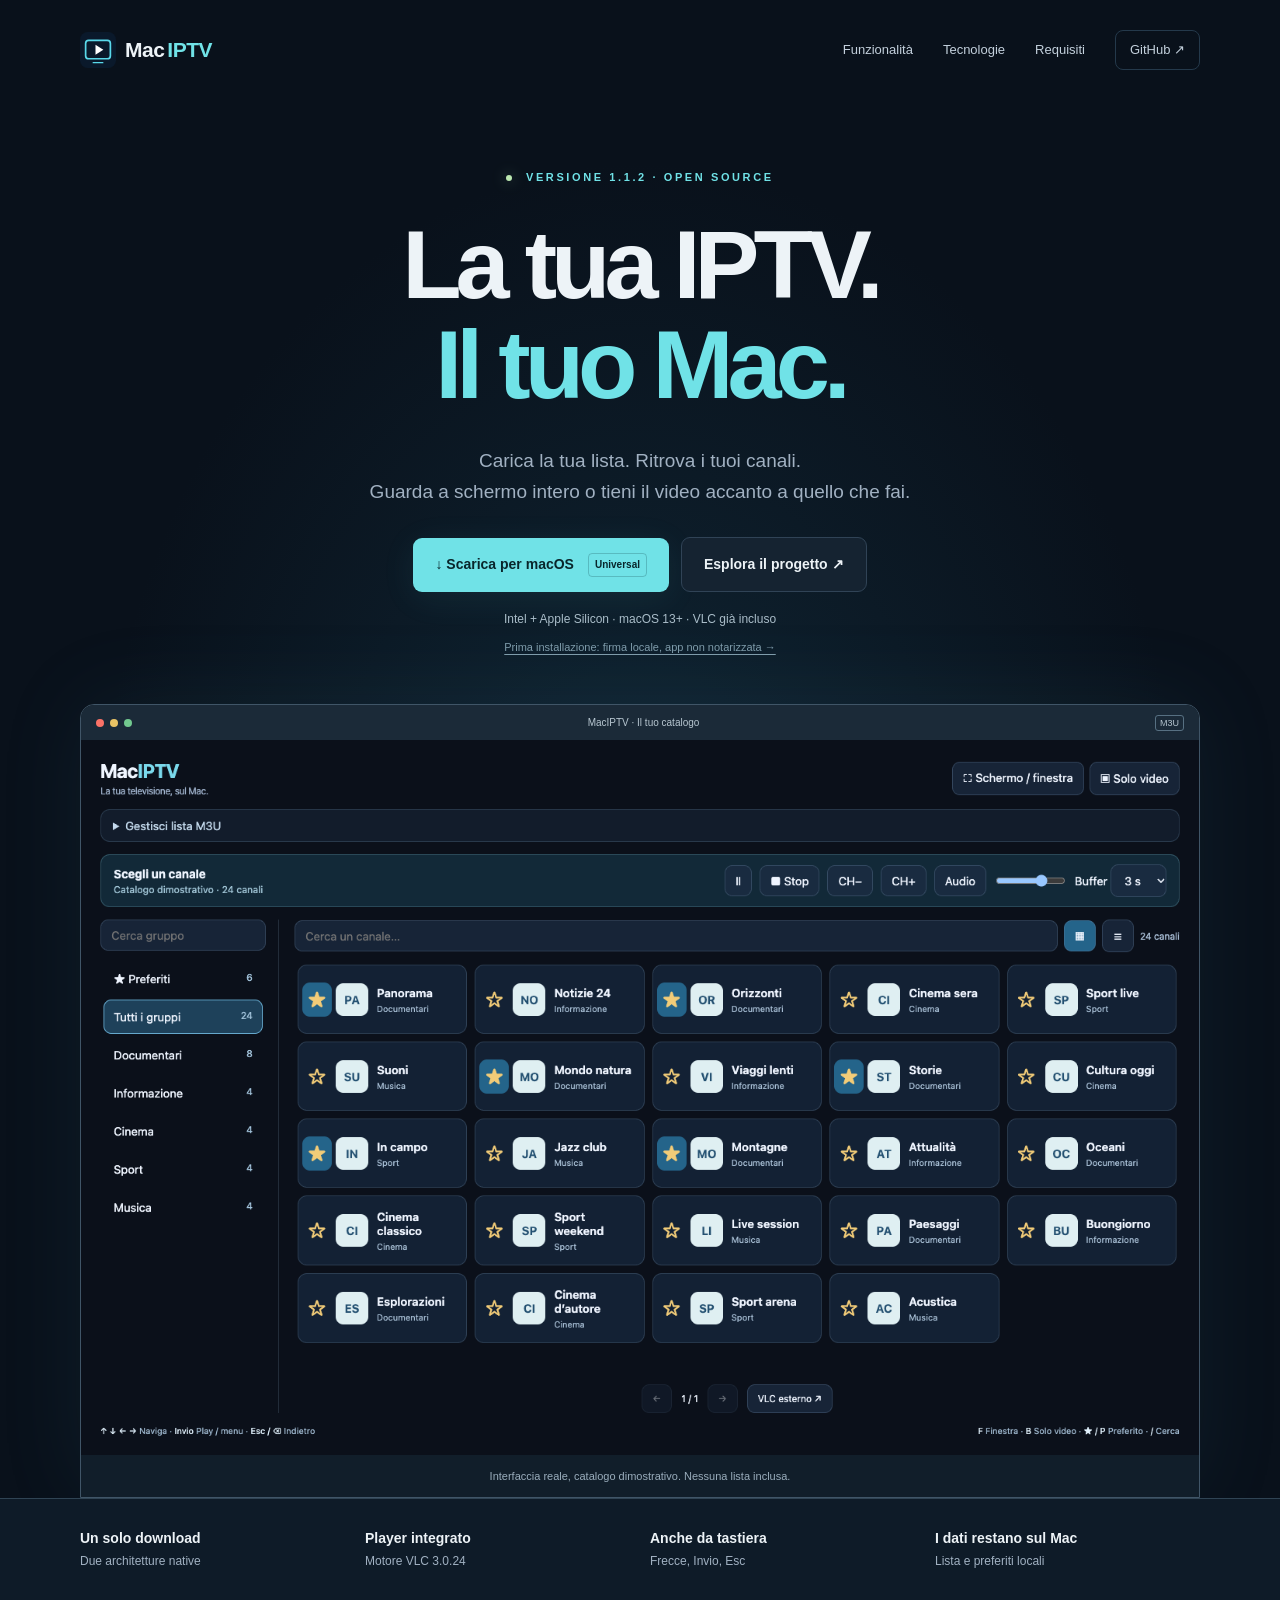
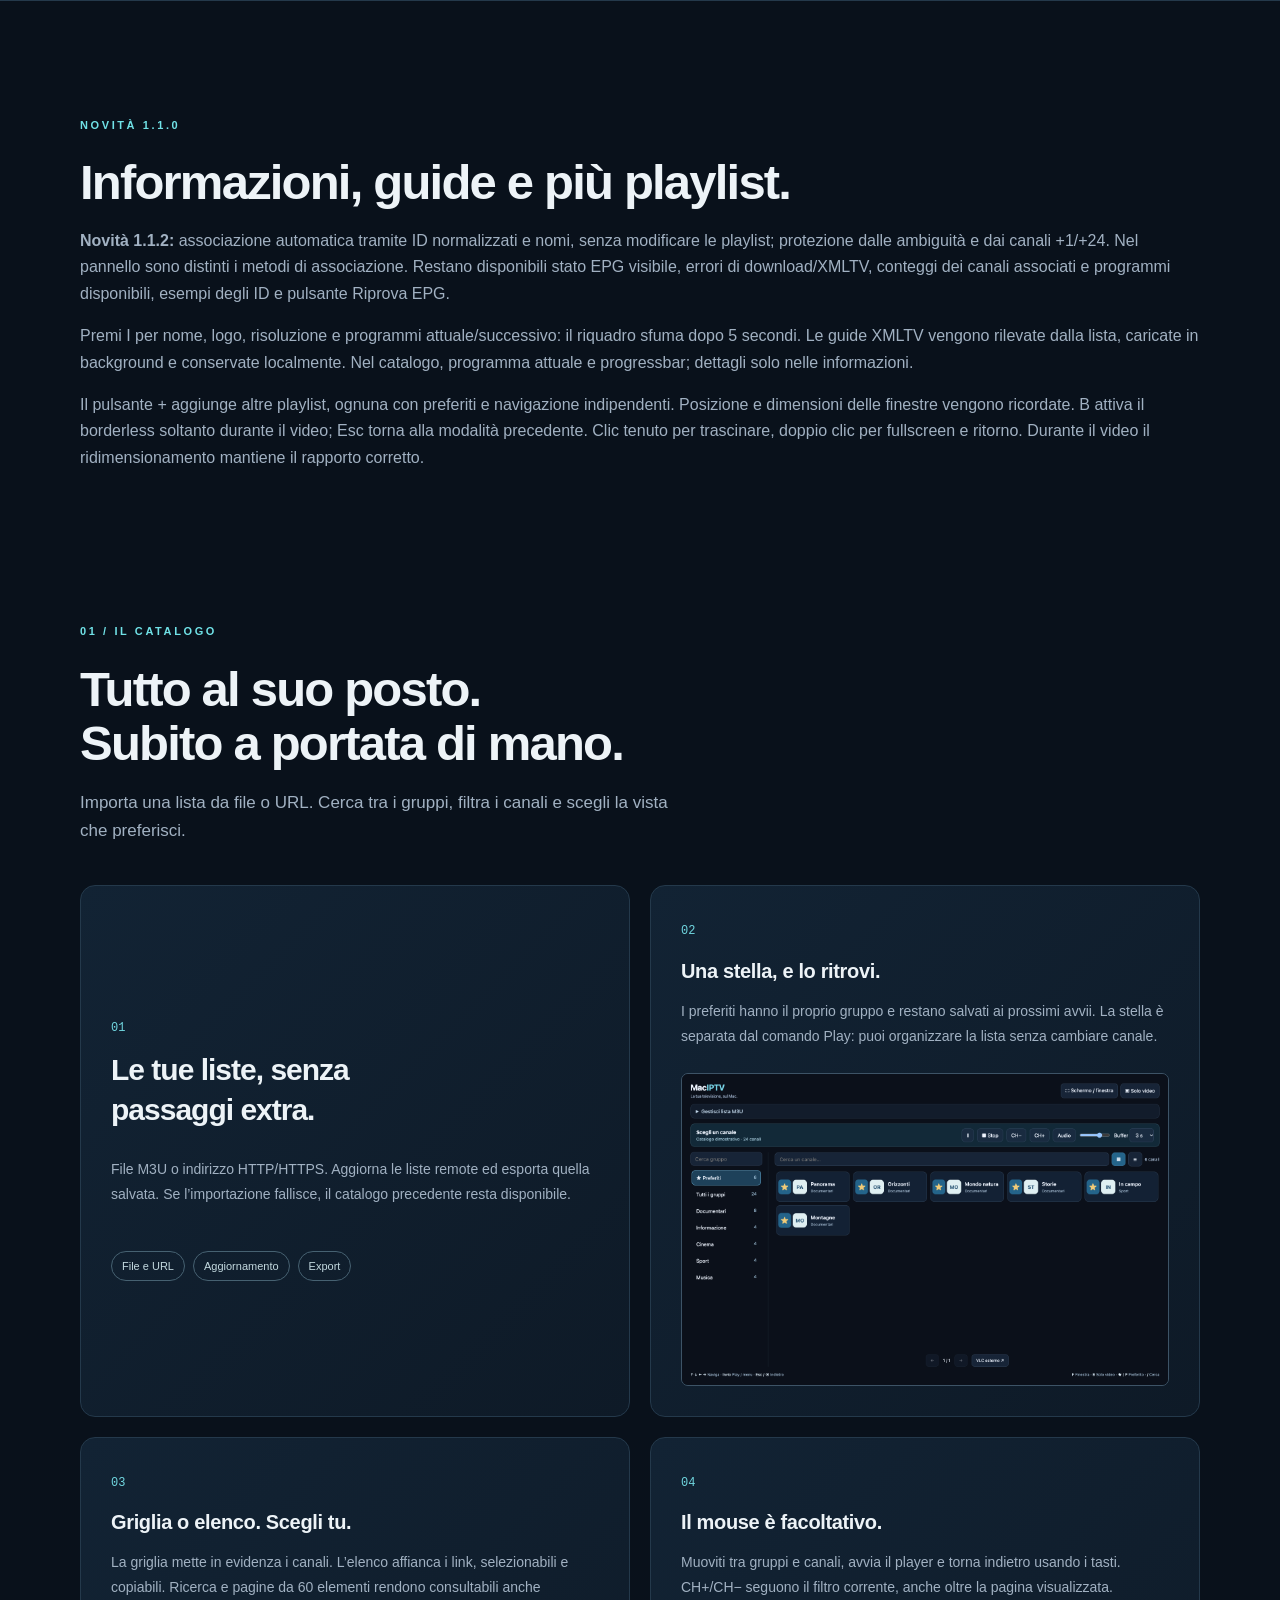
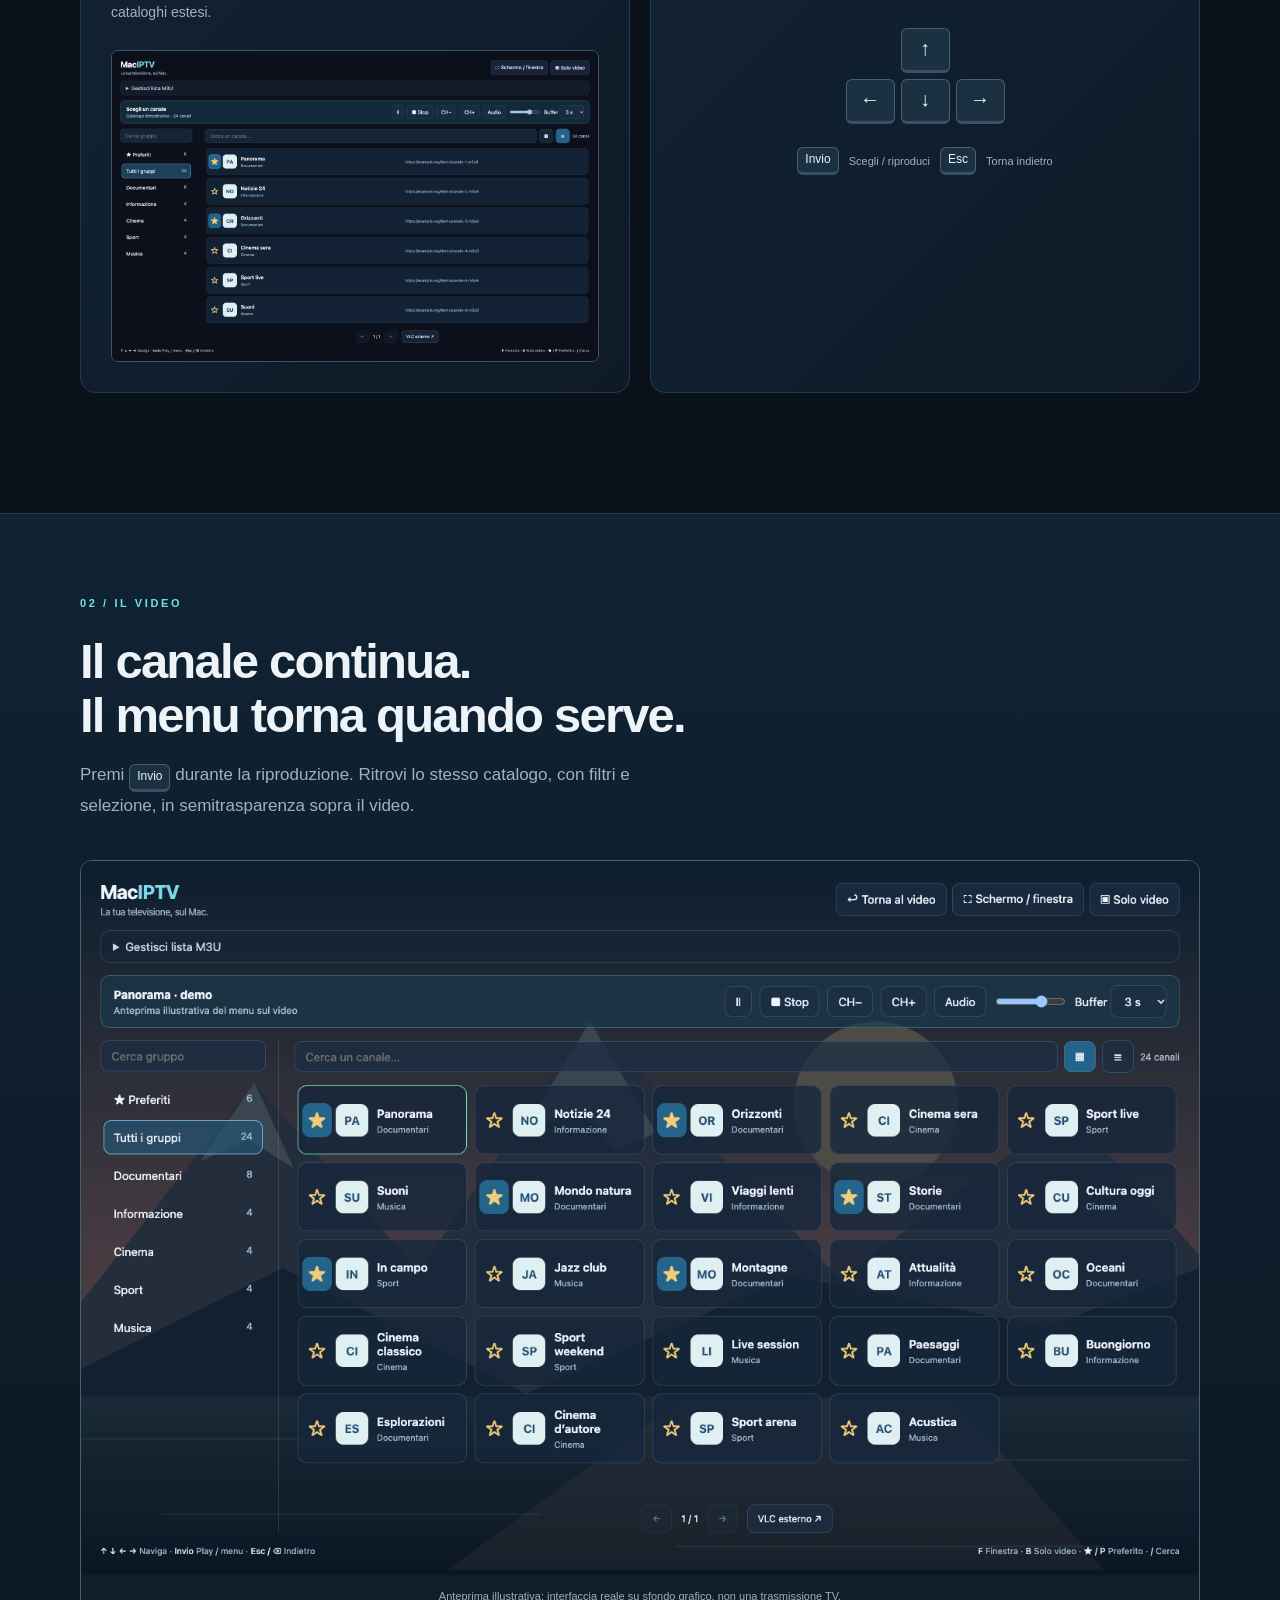
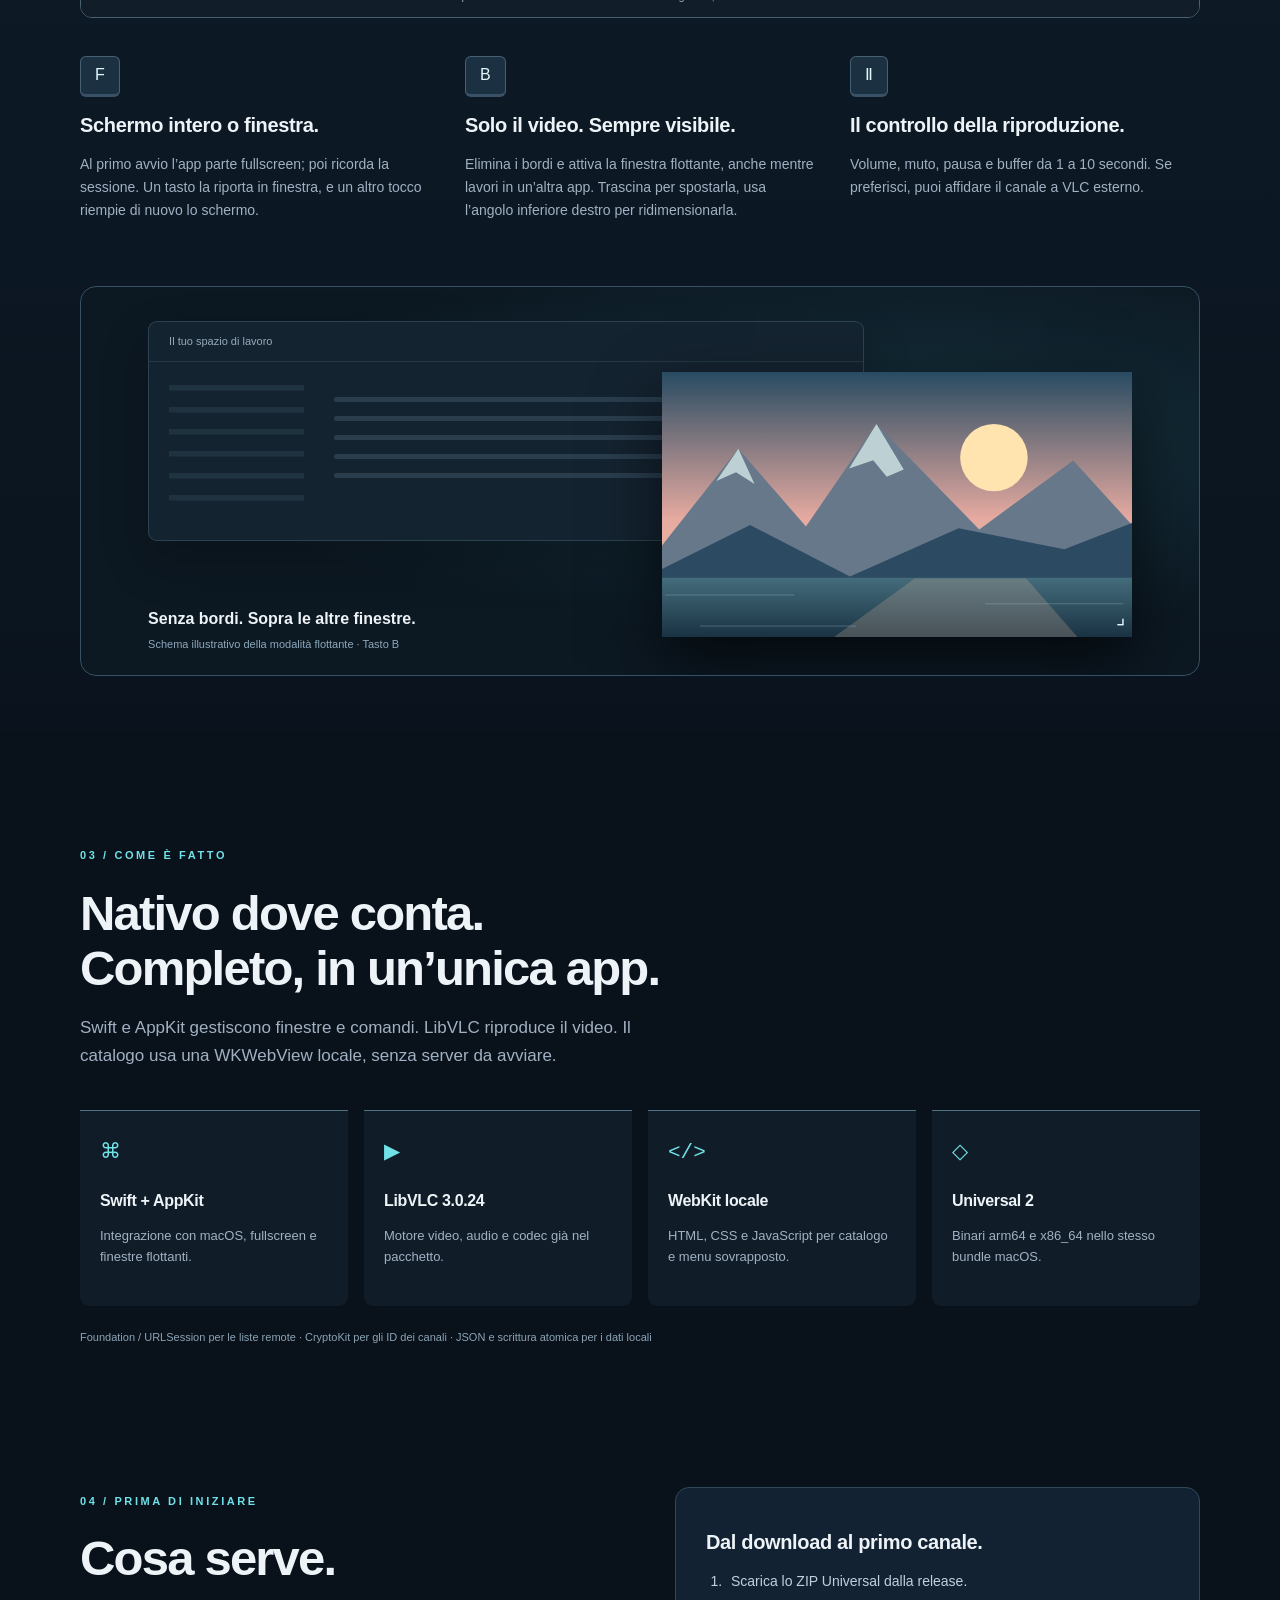
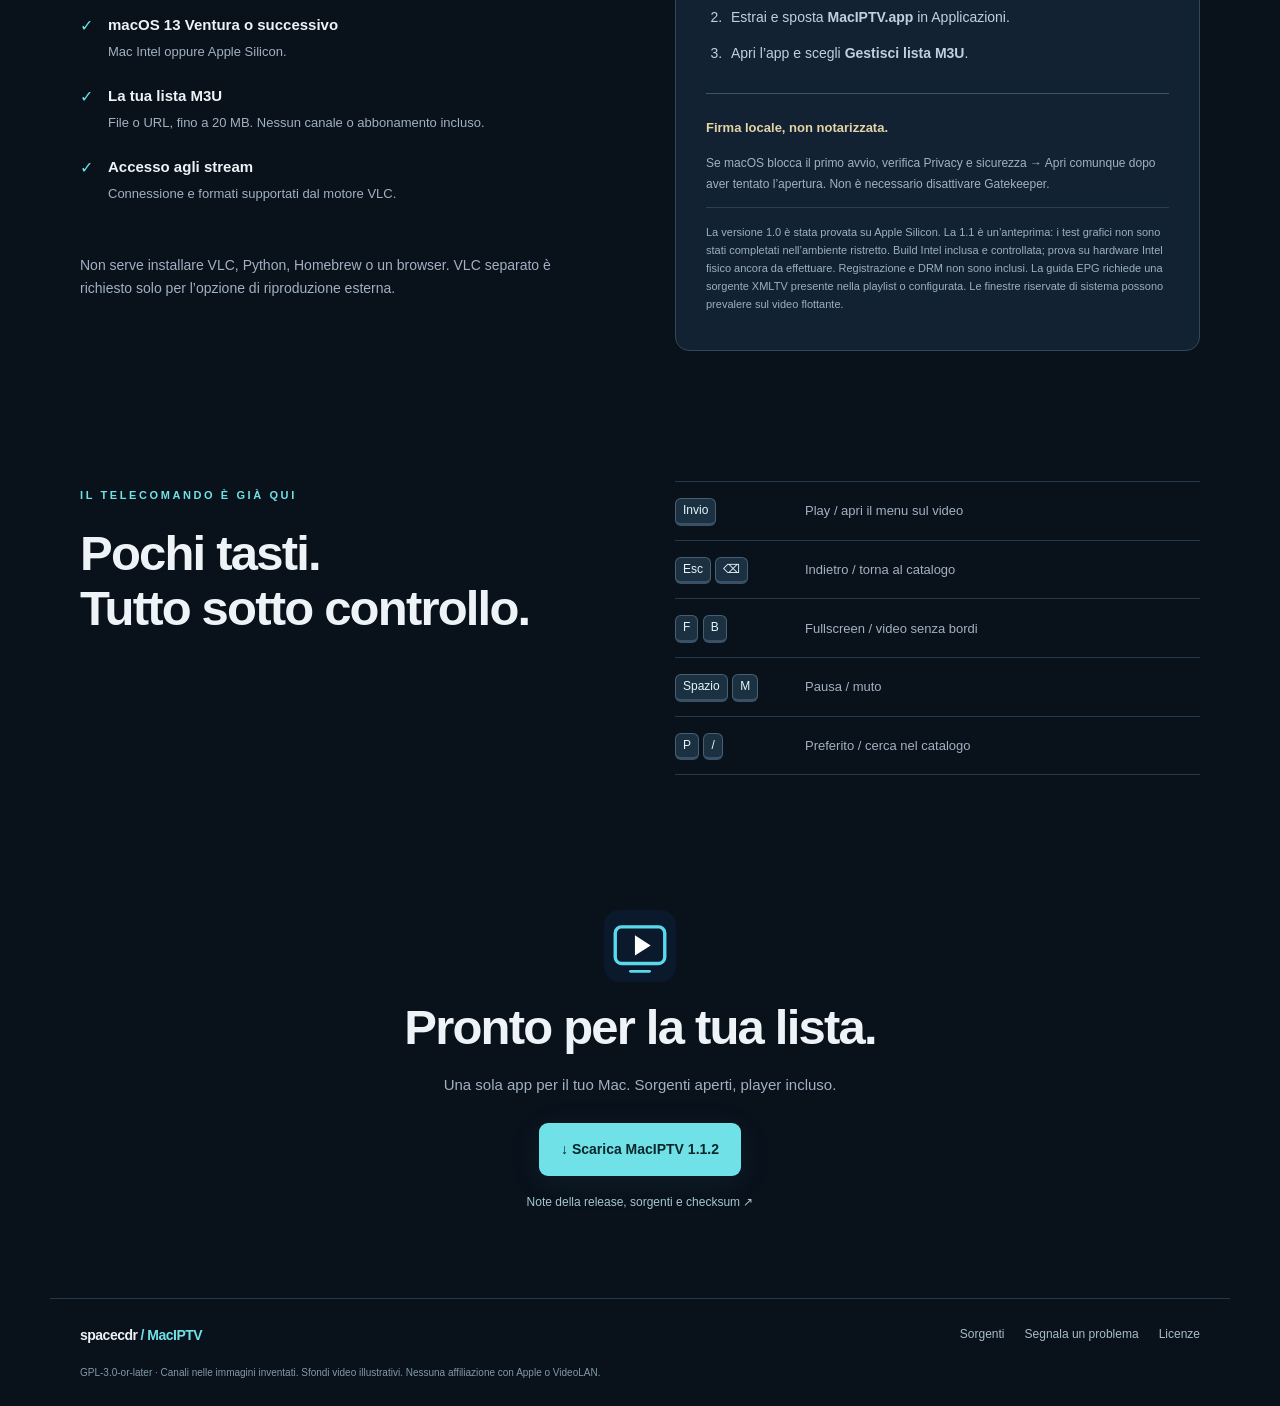
==== commit 31153246: "Match EPG IDs and channel names conservatively without editing playlists" ====
--- a/docs/index.html
+++ b/docs/index.html
@@ -1,12 +1,12 @@
 <!doctype html>
 <html lang="it"><head><meta charset="utf-8"><meta name="viewport" content="width=device-width,initial-scale=1"><title>MacIPTV — La tua IPTV, sul Mac.</title><meta name="description" content="Player IPTV standalone per Mac Intel e Apple Silicon. Liste M3U, gruppi, preferiti, menu sul video e finestra sempre in primo piano. Download Universal gratuito."><meta property="og:title" content="MacIPTV — La tua IPTV, sul Mac."><meta property="og:description" content="Carica la tua lista. Scegli un canale. Guarda come vuoi. Un’unica app per Intel e Apple Silicon."><meta property="og:image" content="https://spacecdr.github.io/MacIPTV/assets/catalogo.png"><meta property="og:url" content="https://spacecdr.github.io/MacIPTV/"><meta name="theme-color" content="#09111b"><link rel="icon" href="assets/icon.svg" type="image/svg+xml"><link rel="stylesheet" href="style.css"></head>
 <body><a class="skip" href="#main">Vai al contenuto</a><header class="nav wrap"><a href="#" class="wordmark"><img src="assets/icon.svg" width="36" height="36" alt="">Mac<span>IPTV</span></a><nav aria-label="Navigazione principale"><a href="#funzioni">Funzionalità</a><a href="#tecnologie">Tecnologie</a><a href="#requisiti">Requisiti</a><a href="https://github.com/spacecdr/MacIPTV" class="github">GitHub ↗</a></nav></header>
-<main id="main"><section class="hero wrap"><div class="eyebrow"><span class="dot"></span> VERSIONE 1.1.1 · OPEN SOURCE</div><h1>La tua IPTV.<br><span>Il tuo Mac.</span></h1><p class="lead">Carica la tua lista. Ritrova i tuoi canali.<br>Guarda a schermo intero o tieni il video accanto a quello che fai.</p><div class="actions"><a class="button primary" href="https://github.com/spacecdr/MacIPTV/releases/download/v1.1.1/MacIPTV-universal.zip">↓ Scarica per macOS <span>Universal</span></a><a class="button secondary" href="https://github.com/spacecdr/MacIPTV">Esplora il progetto ↗</a></div><p class="download-note">Intel + Apple Silicon · macOS 13+ · VLC già incluso</p><a class="small-note" href="#installazione">Prima installazione: firma locale, app non notarizzata →</a><figure class="hero-shot"><div class="window-bar"><span class="lights"><i></i><i></i><i></i></span><span>MacIPTV · Il tuo catalogo</span><span class="window-badge">M3U</span></div><a href="assets/catalogo.png" aria-label="Apri lo screenshot del catalogo"><img src="assets/catalogo.png" width="1440" height="920" alt="Catalogo MacIPTV in griglia con gruppi a sinistra, ricerca e stelle dei preferiti" fetchpriority="high"></a><figcaption>Interfaccia reale, catalogo dimostrativo. Nessuna lista inclusa.</figcaption></figure></section>
+<main id="main"><section class="hero wrap"><div class="eyebrow"><span class="dot"></span> VERSIONE 1.1.2 · OPEN SOURCE</div><h1>La tua IPTV.<br><span>Il tuo Mac.</span></h1><p class="lead">Carica la tua lista. Ritrova i tuoi canali.<br>Guarda a schermo intero o tieni il video accanto a quello che fai.</p><div class="actions"><a class="button primary" href="https://github.com/spacecdr/MacIPTV/releases/download/v1.1.2/MacIPTV-universal.zip">↓ Scarica per macOS <span>Universal</span></a><a class="button secondary" href="https://github.com/spacecdr/MacIPTV">Esplora il progetto ↗</a></div><p class="download-note">Intel + Apple Silicon · macOS 13+ · VLC già incluso</p><a class="small-note" href="#installazione">Prima installazione: firma locale, app non notarizzata →</a><figure class="hero-shot"><div class="window-bar"><span class="lights"><i></i><i></i><i></i></span><span>MacIPTV · Il tuo catalogo</span><span class="window-badge">M3U</span></div><a href="assets/catalogo.png" aria-label="Apri lo screenshot del catalogo"><img src="assets/catalogo.png" width="1440" height="920" alt="Catalogo MacIPTV in griglia con gruppi a sinistra, ricerca e stelle dei preferiti" fetchpriority="high"></a><figcaption>Interfaccia reale, catalogo dimostrativo. Nessuna lista inclusa.</figcaption></figure></section>
 <div class="strip"><div class="wrap strip-grid"><span><b>Un solo download</b>Due architetture native</span><span><b>Player integrato</b>Motore VLC 3.0.24</span><span><b>Anche da tastiera</b>Frecce, Invio, Esc</span><span><b>I dati restano sul Mac</b>Lista e preferiti locali</span></div></div>
-<section class="wrap section"><span class="eyebrow">NOVITÀ 1.1.0</span><h2>Informazioni, guide e più playlist.</h2><p><b>Novità 1.1.1:</b> stato EPG visibile, errori di download/XMLTV, conteggi dei canali associati e programmi disponibili, esempi degli ID e pulsante Riprova EPG.</p><p>Premi I per nome, logo, risoluzione e programmi attuale/successivo: il riquadro sfuma dopo 5 secondi. Le guide XMLTV vengono rilevate dalla lista, caricate in background e conservate localmente. Nel catalogo, programma attuale e progressbar; dettagli solo nelle informazioni.</p><p>Il pulsante + aggiunge altre playlist, ognuna con preferiti e navigazione indipendenti. Posizione e dimensioni delle finestre vengono ricordate. B attiva il borderless soltanto durante il video; Esc torna alla modalità precedente. Clic tenuto per trascinare, doppio clic per fullscreen e ritorno. Durante il video il ridimensionamento mantiene il rapporto corretto.</p></section><section class="wrap section" id="funzioni"><div class="section-intro"><span class="eyebrow">01 / IL CATALOGO</span><h2>Tutto al suo posto.<br>Subito a portata di mano.</h2><p>Importa una lista da file o URL. Cerca tra i gruppi, filtra i canali e scegli la vista che preferisci.</p></div><div class="feature-grid"><article class="feature"><span class="feature-number">01</span><h3>Le tue liste, senza passaggi extra.</h3><p>File M3U o indirizzo HTTP/HTTPS. Aggiorna le liste remote ed esporta quella salvata. Se l’importazione fallisce, il catalogo precedente resta disponibile.</p><div class="pills"><span>File e URL</span><span>Aggiornamento</span><span>Export</span></div></article><article class="feature"><span class="feature-number">02</span><h3>Una stella, e lo ritrovi.</h3><p>I preferiti hanno il proprio gruppo e restano salvati ai prossimi avvii. La stella è separata dal comando Play: puoi organizzare la lista senza cambiare canale.</p><a href="assets/preferiti.png"><img loading="lazy" src="assets/preferiti.png" width="1440" height="920" alt="Gruppo Preferiti con sei canali dimostrativi e stelle attive"></a></article><article class="feature"><span class="feature-number">03</span><h3>Griglia o elenco. Scegli tu.</h3><p>La griglia mette in evidenza i canali. L’elenco affianca i link, selezionabili e copiabili. Ricerca e pagine da 60 elementi rendono consultabili anche cataloghi estesi.</p><a href="assets/elenco.png"><img loading="lazy" src="assets/elenco.png" width="1440" height="920" alt="Vista elenco con nome del canale, gruppo e URL dimostrativo"></a></article><article class="feature keyboard-card"><span class="feature-number">04</span><h3>Il mouse è facoltativo.</h3><p>Muoviti tra gruppi e canali, avvia il player e torna indietro usando i tasti. CH+/CH− seguono il filtro corrente, anche oltre la pagina visualizzata.</p><div class="arrow-keys" aria-hidden="true"><kbd>↑</kbd><div><kbd>←</kbd><kbd>↓</kbd><kbd>→</kbd></div></div><div class="key-pair"><kbd>Invio</kbd><span>Scegli / riproduci</span><kbd>Esc</kbd><span>Torna indietro</span></div></article></div></section>
+<section class="wrap section"><span class="eyebrow">NOVITÀ 1.1.0</span><h2>Informazioni, guide e più playlist.</h2><p><b>Novità 1.1.2:</b> associazione automatica tramite ID normalizzati e nomi, senza modificare le playlist; protezione dalle ambiguità e dai canali +1/+24. Nel pannello sono distinti i metodi di associazione. Restano disponibili stato EPG visibile, errori di download/XMLTV, conteggi dei canali associati e programmi disponibili, esempi degli ID e pulsante Riprova EPG.</p><p>Premi I per nome, logo, risoluzione e programmi attuale/successivo: il riquadro sfuma dopo 5 secondi. Le guide XMLTV vengono rilevate dalla lista, caricate in background e conservate localmente. Nel catalogo, programma attuale e progressbar; dettagli solo nelle informazioni.</p><p>Il pulsante + aggiunge altre playlist, ognuna con preferiti e navigazione indipendenti. Posizione e dimensioni delle finestre vengono ricordate. B attiva il borderless soltanto durante il video; Esc torna alla modalità precedente. Clic tenuto per trascinare, doppio clic per fullscreen e ritorno. Durante il video il ridimensionamento mantiene il rapporto corretto.</p></section><section class="wrap section" id="funzioni"><div class="section-intro"><span class="eyebrow">01 / IL CATALOGO</span><h2>Tutto al suo posto.<br>Subito a portata di mano.</h2><p>Importa una lista da file o URL. Cerca tra i gruppi, filtra i canali e scegli la vista che preferisci.</p></div><div class="feature-grid"><article class="feature"><span class="feature-number">01</span><h3>Le tue liste, senza passaggi extra.</h3><p>File M3U o indirizzo HTTP/HTTPS. Aggiorna le liste remote ed esporta quella salvata. Se l’importazione fallisce, il catalogo precedente resta disponibile.</p><div class="pills"><span>File e URL</span><span>Aggiornamento</span><span>Export</span></div></article><article class="feature"><span class="feature-number">02</span><h3>Una stella, e lo ritrovi.</h3><p>I preferiti hanno il proprio gruppo e restano salvati ai prossimi avvii. La stella è separata dal comando Play: puoi organizzare la lista senza cambiare canale.</p><a href="assets/preferiti.png"><img loading="lazy" src="assets/preferiti.png" width="1440" height="920" alt="Gruppo Preferiti con sei canali dimostrativi e stelle attive"></a></article><article class="feature"><span class="feature-number">03</span><h3>Griglia o elenco. Scegli tu.</h3><p>La griglia mette in evidenza i canali. L’elenco affianca i link, selezionabili e copiabili. Ricerca e pagine da 60 elementi rendono consultabili anche cataloghi estesi.</p><a href="assets/elenco.png"><img loading="lazy" src="assets/elenco.png" width="1440" height="920" alt="Vista elenco con nome del canale, gruppo e URL dimostrativo"></a></article><article class="feature keyboard-card"><span class="feature-number">04</span><h3>Il mouse è facoltativo.</h3><p>Muoviti tra gruppi e canali, avvia il player e torna indietro usando i tasti. CH+/CH− seguono il filtro corrente, anche oltre la pagina visualizzata.</p><div class="arrow-keys" aria-hidden="true"><kbd>↑</kbd><div><kbd>←</kbd><kbd>↓</kbd><kbd>→</kbd></div></div><div class="key-pair"><kbd>Invio</kbd><span>Scegli / riproduci</span><kbd>Esc</kbd><span>Torna indietro</span></div></article></div></section>
 <section class="cinema section" id="video"><div class="wrap"><div class="section-intro"><span class="eyebrow">02 / IL VIDEO</span><h2>Il canale continua.<br>Il menu torna quando serve.</h2><p>Premi <kbd>Invio</kbd> durante la riproduzione. Ritrovi lo stesso catalogo, con filtri e selezione, in semitrasparenza sopra il video.</p></div><figure class="wide-shot"><a href="assets/menu-video.png"><img loading="lazy" src="assets/menu-video.png" width="1440" height="920" alt="Anteprima illustrativa del catalogo semitrasparente sopra un paesaggio grafico dimostrativo"></a><figcaption>Anteprima illustrativa: interfaccia reale su sfondo grafico, non una trasmissione TV.</figcaption></figure><div class="video-features"><article><kbd>F</kbd><h3>Schermo intero o finestra.</h3><p>Al primo avvio l’app parte fullscreen; poi ricorda la sessione. Un tasto la riporta in finestra, e un altro tocco riempie di nuovo lo schermo.</p></article><article><kbd>B</kbd><h3>Solo il video. Sempre visibile.</h3><p>Elimina i bordi e attiva la finestra flottante, anche mentre lavori in un’altra app. Trascina per spostarla, usa l’angolo inferiore destro per ridimensionarla.</p></article><article><kbd>Ⅱ</kbd><h3>Il controllo della riproduzione.</h3><p>Volume, muto, pausa e buffer da 1 a 10 secondi. Se preferisci, puoi affidare il canale a VLC esterno.</p></article></div><div class="floating-demo" role="img" aria-label="Schema illustrativo: finestra video senza bordi sopra una finestra di lavoro"><div class="work-window"><div class="work-top">Il tuo spazio di lavoro</div><div class="work-body"><div class="work-sidebar"></div><div class="work-lines"><i></i><i></i><i></i><i></i><i></i></div></div></div><div class="floating-video"><img src="assets/panorama.svg" alt="" loading="lazy"><span class="resize-mark">⌟</span></div><div class="floating-label"><b>Senza bordi. Sopra le altre finestre.</b><span>Schema illustrativo della modalità flottante · Tasto B</span></div></div></div></section>
 <section class="wrap section" id="tecnologie"><div class="section-intro"><span class="eyebrow">03 / COME È FATTO</span><h2>Nativo dove conta.<br>Completo, in un’unica app.</h2><p>Swift e AppKit gestiscono finestre e comandi. LibVLC riproduce il video. Il catalogo usa una WKWebView locale, senza server da avviare.</p></div><div class="tech-grid"><article><span class="tech-icon">⌘</span><h3>Swift + AppKit</h3><p>Integrazione con macOS, fullscreen e finestre flottanti.</p></article><article><span class="tech-icon">▶</span><h3>LibVLC 3.0.24</h3><p>Motore video, audio e codec già nel pacchetto.</p></article><article><span class="tech-icon">&lt;/&gt;</span><h3>WebKit locale</h3><p>HTML, CSS e JavaScript per catalogo e menu sovrapposto.</p></article><article><span class="tech-icon">◇</span><h3>Universal 2</h3><p>Binari arm64 e x86_64 nello stesso bundle macOS.</p></article></div><p class="tech-foot">Foundation / URLSession per le liste remote · CryptoKit per gli ID dei canali · JSON e scrittura atomica per i dati locali</p></section>
 <section class="wrap section requirements" id="requisiti"><div><span class="eyebrow">04 / PRIMA DI INIZIARE</span><h2>Cosa serve.</h2><ul class="checklist"><li><b>macOS 13 Ventura o successivo</b><span>Mac Intel oppure Apple Silicon.</span></li><li><b>La tua lista M3U</b><span>File o URL, fino a 20 MB. Nessun canale o abbonamento incluso.</span></li><li><b>Accesso agli stream</b><span>Connessione e formati supportati dal motore VLC.</span></li></ul><p>Non serve installare VLC, Python, Homebrew o un browser. VLC separato è richiesto solo per l’opzione di riproduzione esterna.</p></div><div class="install" id="installazione"><h3>Dal download al primo canale.</h3><ol><li>Scarica lo ZIP Universal dalla release.</li><li>Estrai e sposta <b>MacIPTV.app</b> in Applicazioni.</li><li>Apri l’app e scegli <b>Gestisci lista M3U</b>.</li></ol><div class="notice"><b>Firma locale, non notarizzata.</b><p>Se macOS blocca il primo avvio, verifica Privacy e sicurezza → Apri comunque dopo aver tentato l’apertura. Non è necessario disattivare Gatekeeper.</p></div><p class="fine-print">La versione 1.0 è stata provata su Apple Silicon. La 1.1 è un’anteprima: i test grafici non sono stati completati nell’ambiente ristretto. Build Intel inclusa e controllata; prova su hardware Intel fisico ancora da effettuare. Registrazione e DRM non sono inclusi. La guida EPG richiede una sorgente XMLTV presente nella playlist o configurata. Le finestre riservate di sistema possono prevalere sul video flottante.</p></div></section>
 <section class="wrap shortcuts section"><div><span class="eyebrow">IL TELECOMANDO È GIÀ QUI</span><h2>Pochi tasti.<br>Tutto sotto controllo.</h2></div><dl><div><dt><kbd>Invio</kbd></dt><dd>Play / apri il menu sul video</dd></div><div><dt><kbd>Esc</kbd> <kbd>⌫</kbd></dt><dd>Indietro / torna al catalogo</dd></div><div><dt><kbd>F</kbd> <kbd>B</kbd></dt><dd>Fullscreen / video senza bordi</dd></div><div><dt><kbd>Spazio</kbd> <kbd>M</kbd></dt><dd>Pausa / muto</dd></div><div><dt><kbd>P</kbd> <kbd>/</kbd></dt><dd>Preferito / cerca nel catalogo</dd></div></dl></section>
-<section class="wrap final-cta"><img src="assets/icon.svg" width="72" height="72" alt=""><h2>Pronto per la tua lista.</h2><p>Una sola app per il tuo Mac. Sorgenti aperti, player incluso.</p><a class="button primary" href="https://github.com/spacecdr/MacIPTV/releases/download/v1.1.1/MacIPTV-universal.zip">↓ Scarica MacIPTV 1.1.1</a><a class="release-link" href="https://github.com/spacecdr/MacIPTV/releases/tag/v1.1.1">Note della release, sorgenti e checksum ↗</a></section></main>
+<section class="wrap final-cta"><img src="assets/icon.svg" width="72" height="72" alt=""><h2>Pronto per la tua lista.</h2><p>Una sola app per il tuo Mac. Sorgenti aperti, player incluso.</p><a class="button primary" href="https://github.com/spacecdr/MacIPTV/releases/download/v1.1.2/MacIPTV-universal.zip">↓ Scarica MacIPTV 1.1.2</a><a class="release-link" href="https://github.com/spacecdr/MacIPTV/releases/tag/v1.1.2">Note della release, sorgenti e checksum ↗</a></section></main>
 <footer class="wrap footer"><a class="wordmark" href="https://github.com/spacecdr">spacecdr <span>/ MacIPTV</span></a><div><a href="https://github.com/spacecdr/MacIPTV">Sorgenti</a><a href="https://github.com/spacecdr/MacIPTV/issues">Segnala un problema</a><a href="https://github.com/spacecdr/MacIPTV/blob/main/THIRD_PARTY.md">Licenze</a></div><p>GPL-3.0-or-later · Canali nelle immagini inventati. Sfondi video illustrativi. Nessuna affiliazione con Apple o VideoLAN.</p></footer></body></html>
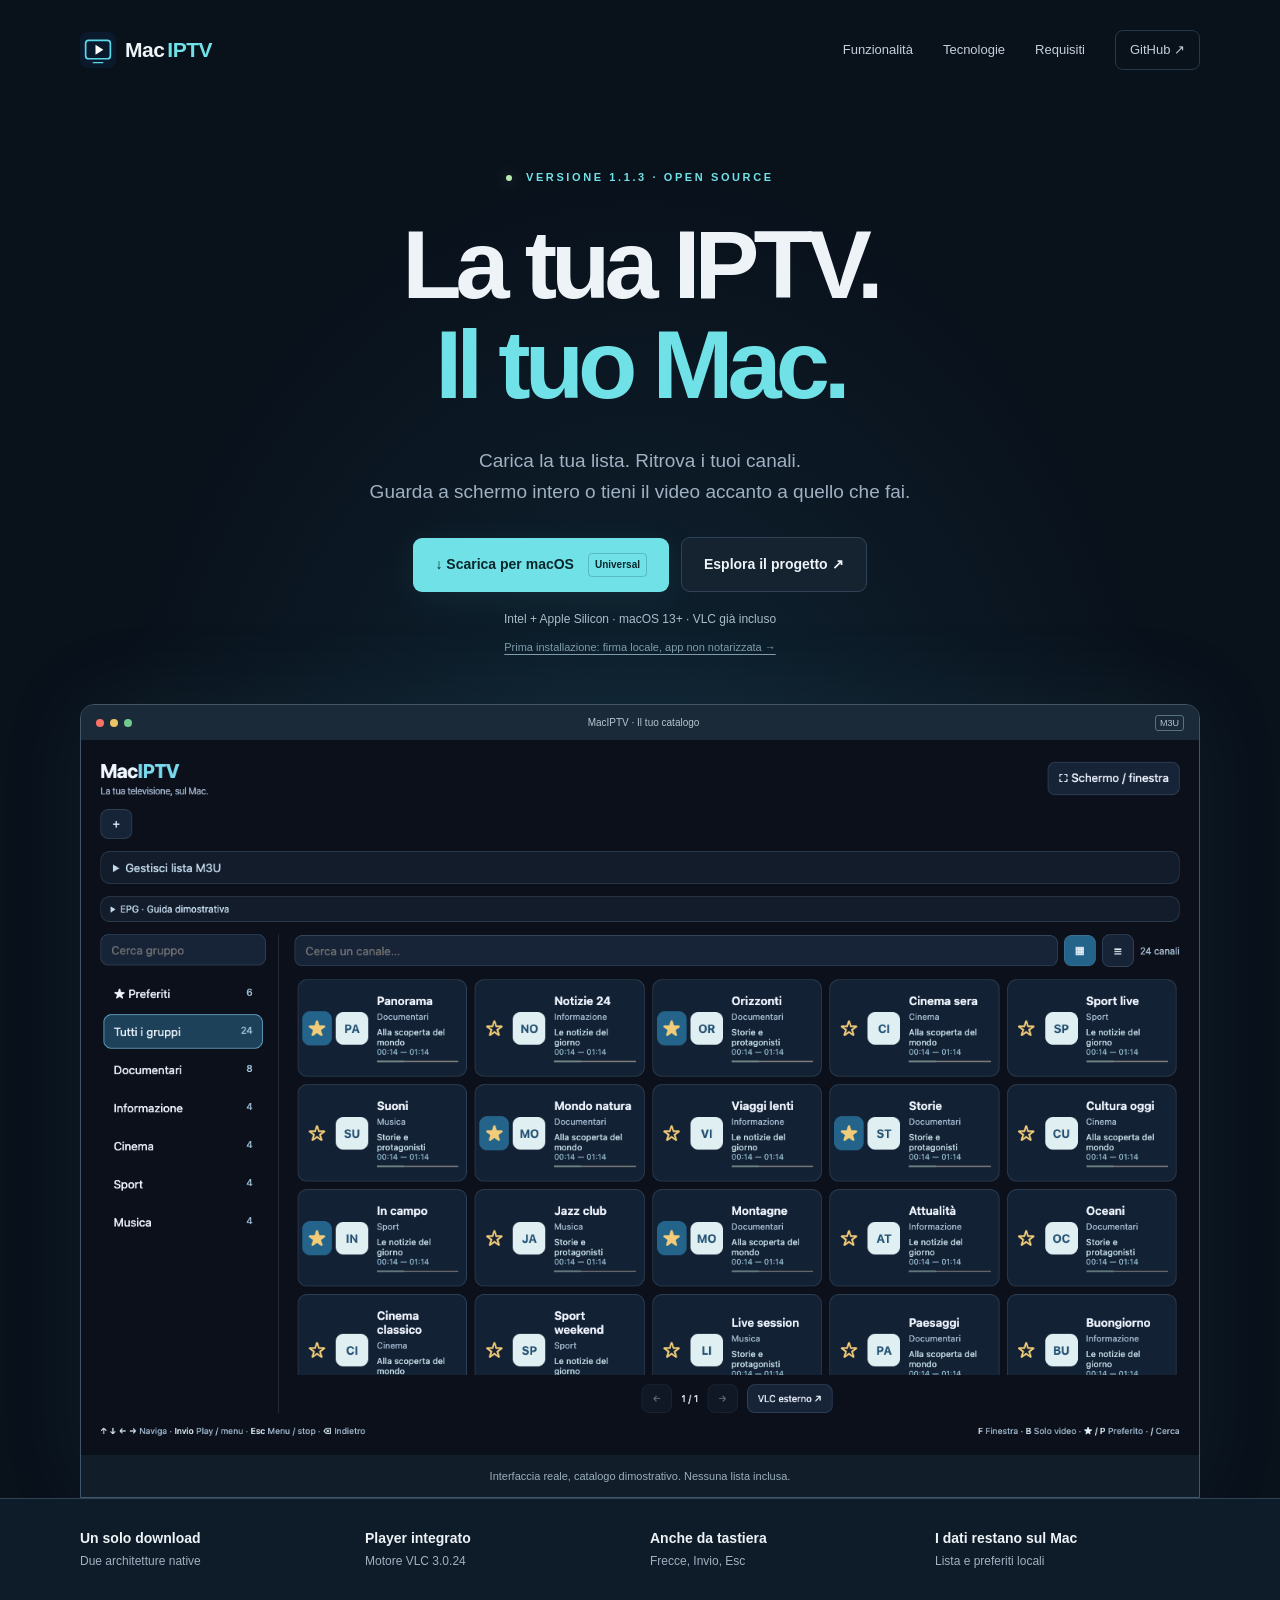
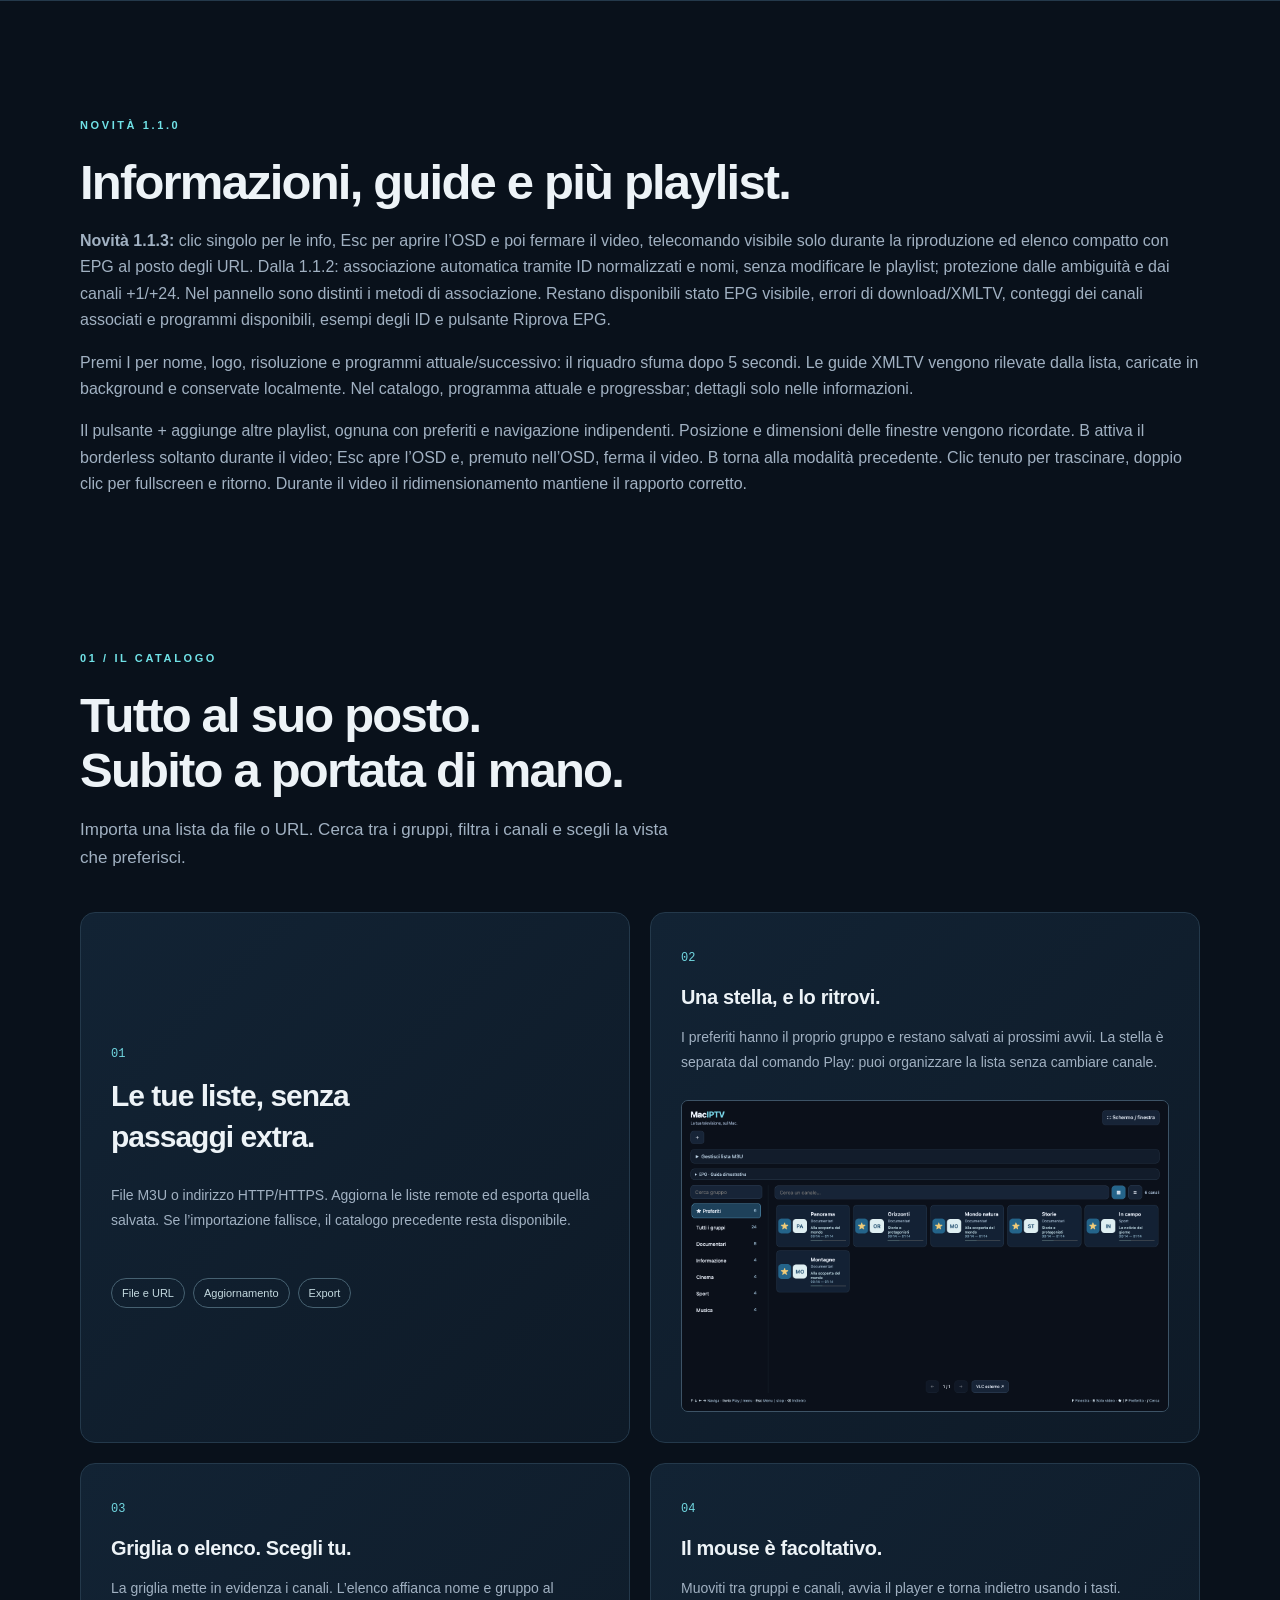
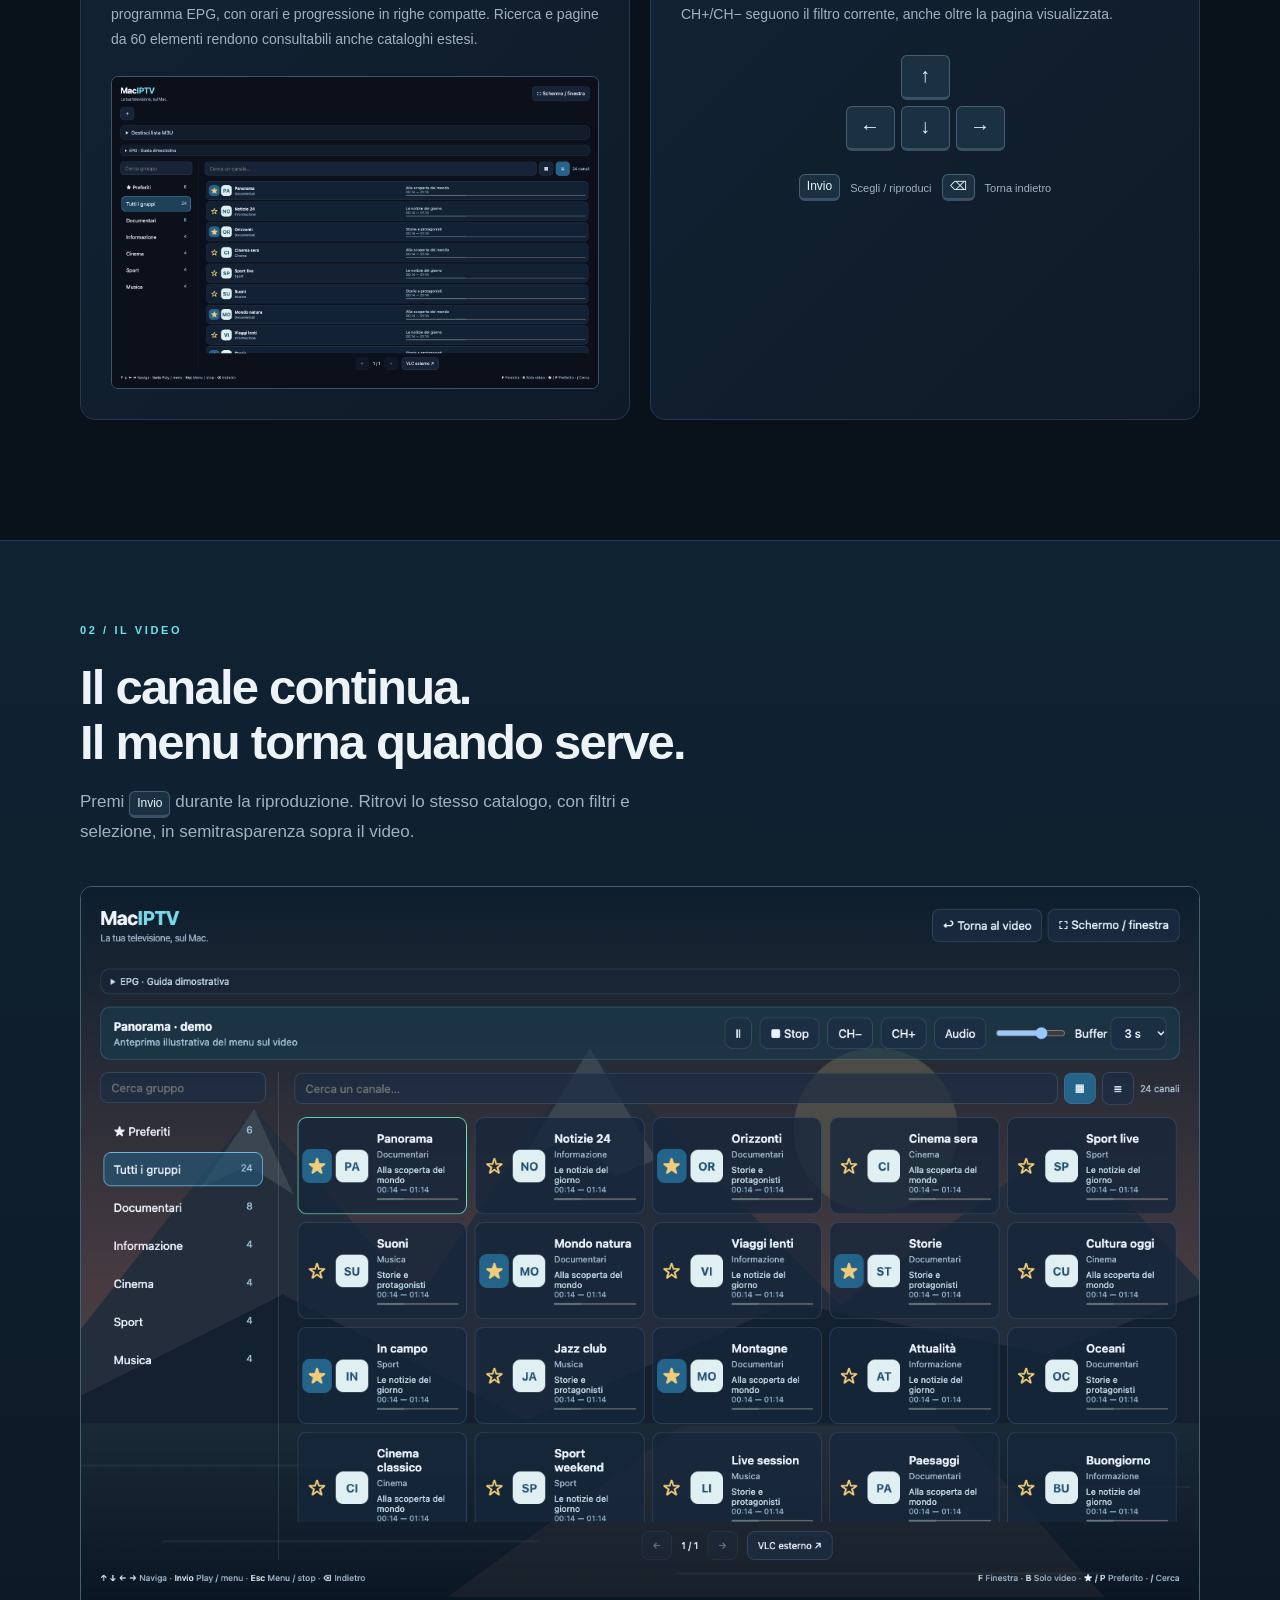
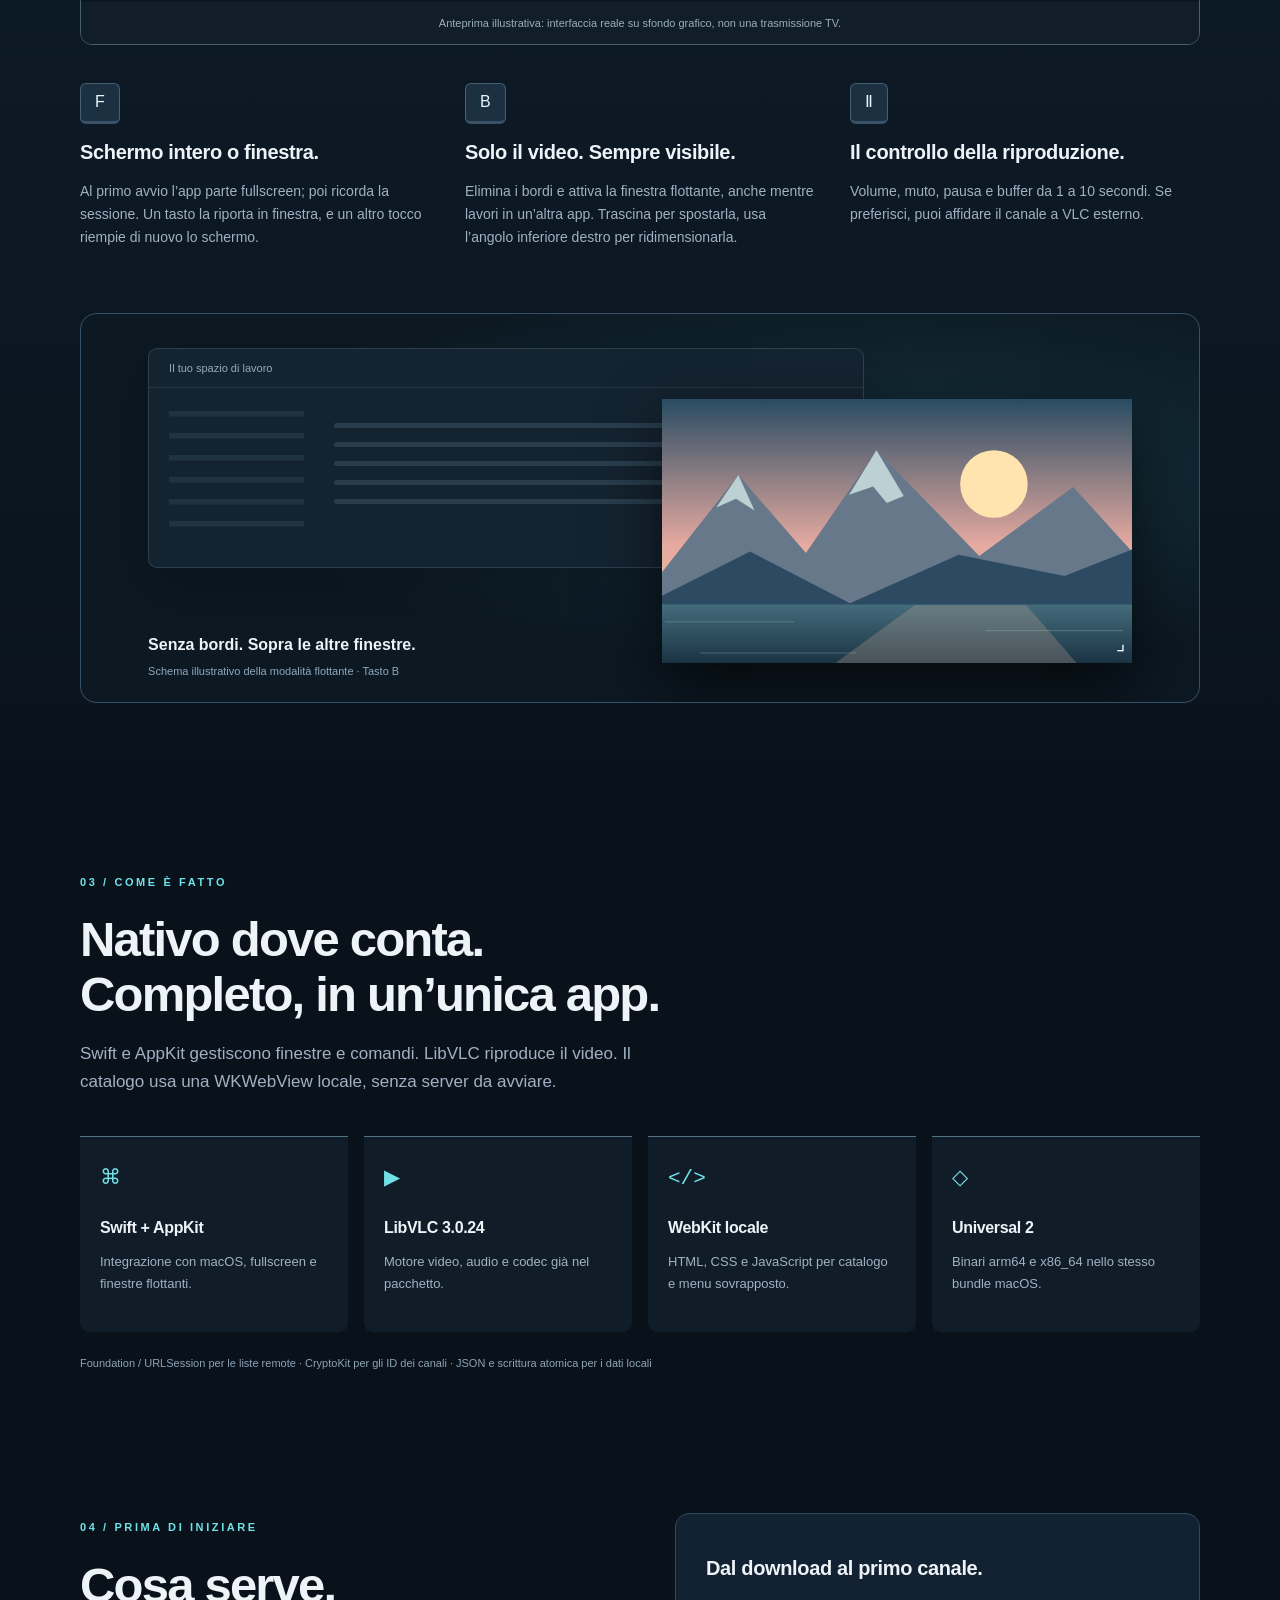
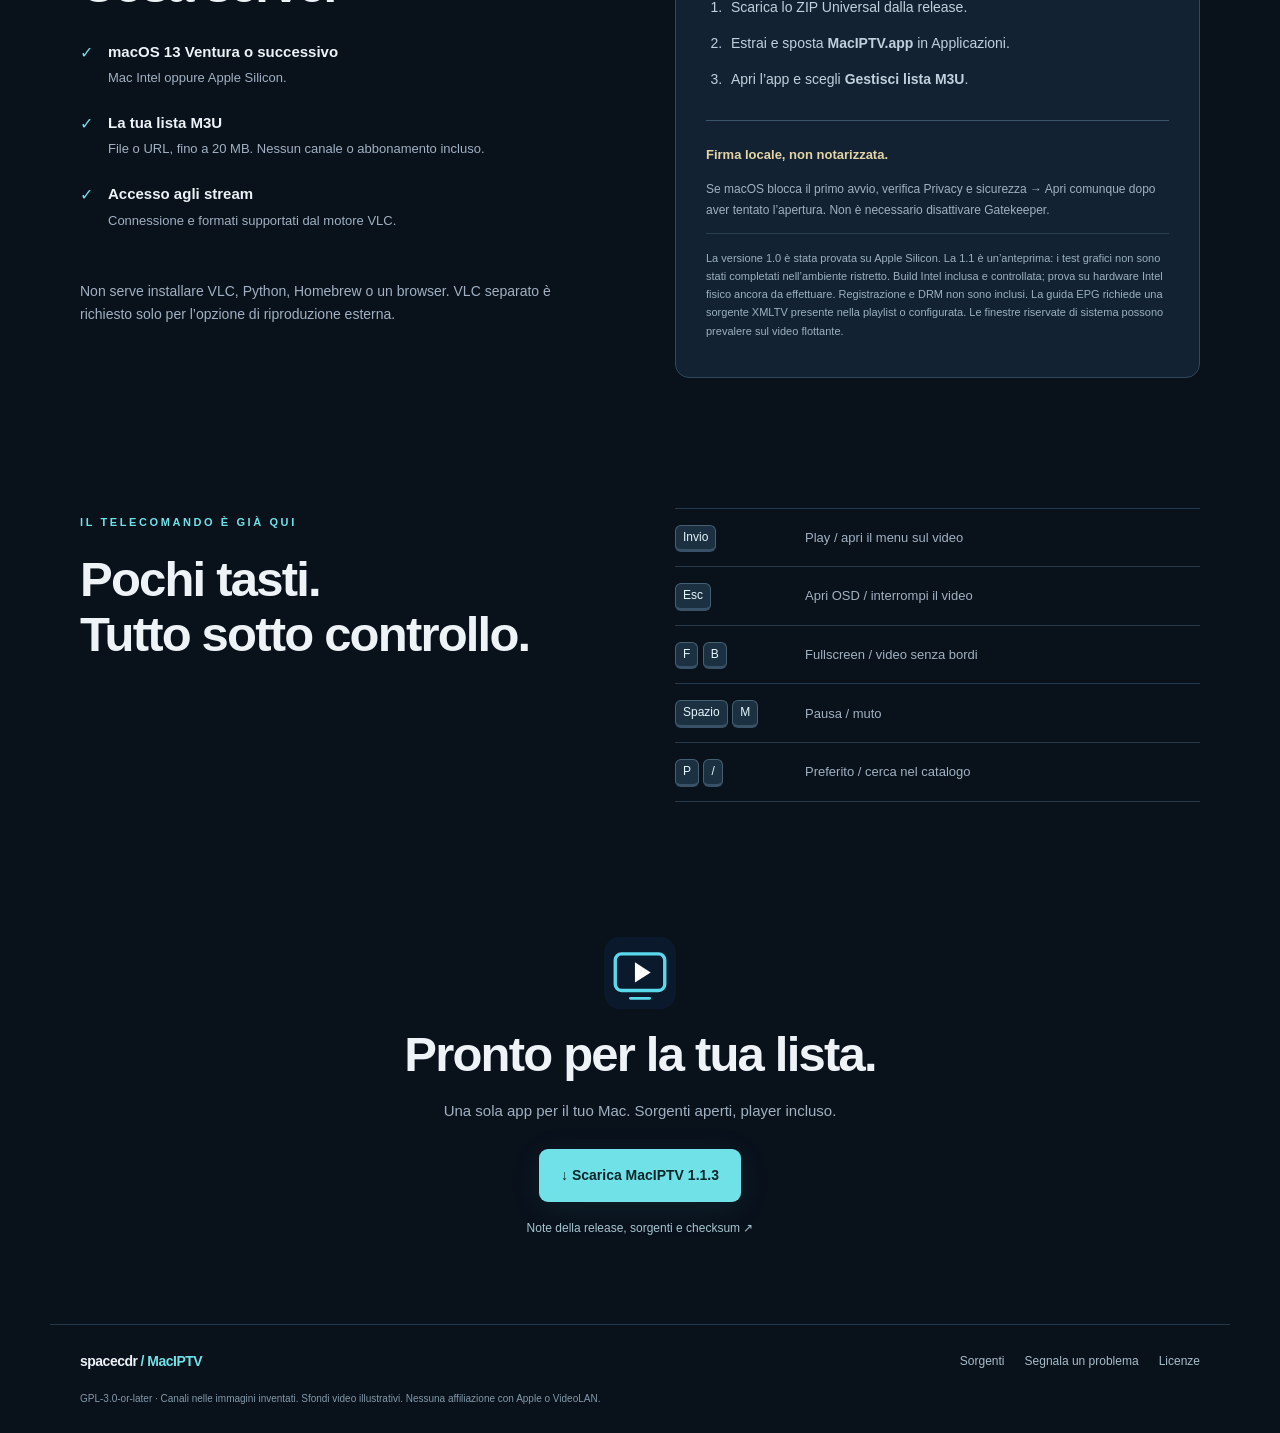
==== commit 916a0715: "Refine video gestures, Escape behavior and compact EPG channel rows" ====
--- a/docs/index.html
+++ b/docs/index.html
@@ -1,12 +1,12 @@
 <!doctype html>
 <html lang="it"><head><meta charset="utf-8"><meta name="viewport" content="width=device-width,initial-scale=1"><title>MacIPTV — La tua IPTV, sul Mac.</title><meta name="description" content="Player IPTV standalone per Mac Intel e Apple Silicon. Liste M3U, gruppi, preferiti, menu sul video e finestra sempre in primo piano. Download Universal gratuito."><meta property="og:title" content="MacIPTV — La tua IPTV, sul Mac."><meta property="og:description" content="Carica la tua lista. Scegli un canale. Guarda come vuoi. Un’unica app per Intel e Apple Silicon."><meta property="og:image" content="https://spacecdr.github.io/MacIPTV/assets/catalogo.png"><meta property="og:url" content="https://spacecdr.github.io/MacIPTV/"><meta name="theme-color" content="#09111b"><link rel="icon" href="assets/icon.svg" type="image/svg+xml"><link rel="stylesheet" href="style.css"></head>
 <body><a class="skip" href="#main">Vai al contenuto</a><header class="nav wrap"><a href="#" class="wordmark"><img src="assets/icon.svg" width="36" height="36" alt="">Mac<span>IPTV</span></a><nav aria-label="Navigazione principale"><a href="#funzioni">Funzionalità</a><a href="#tecnologie">Tecnologie</a><a href="#requisiti">Requisiti</a><a href="https://github.com/spacecdr/MacIPTV" class="github">GitHub ↗</a></nav></header>
-<main id="main"><section class="hero wrap"><div class="eyebrow"><span class="dot"></span> VERSIONE 1.1.2 · OPEN SOURCE</div><h1>La tua IPTV.<br><span>Il tuo Mac.</span></h1><p class="lead">Carica la tua lista. Ritrova i tuoi canali.<br>Guarda a schermo intero o tieni il video accanto a quello che fai.</p><div class="actions"><a class="button primary" href="https://github.com/spacecdr/MacIPTV/releases/download/v1.1.2/MacIPTV-universal.zip">↓ Scarica per macOS <span>Universal</span></a><a class="button secondary" href="https://github.com/spacecdr/MacIPTV">Esplora il progetto ↗</a></div><p class="download-note">Intel + Apple Silicon · macOS 13+ · VLC già incluso</p><a class="small-note" href="#installazione">Prima installazione: firma locale, app non notarizzata →</a><figure class="hero-shot"><div class="window-bar"><span class="lights"><i></i><i></i><i></i></span><span>MacIPTV · Il tuo catalogo</span><span class="window-badge">M3U</span></div><a href="assets/catalogo.png" aria-label="Apri lo screenshot del catalogo"><img src="assets/catalogo.png" width="1440" height="920" alt="Catalogo MacIPTV in griglia con gruppi a sinistra, ricerca e stelle dei preferiti" fetchpriority="high"></a><figcaption>Interfaccia reale, catalogo dimostrativo. Nessuna lista inclusa.</figcaption></figure></section>
+<main id="main"><section class="hero wrap"><div class="eyebrow"><span class="dot"></span> VERSIONE 1.1.3 · OPEN SOURCE</div><h1>La tua IPTV.<br><span>Il tuo Mac.</span></h1><p class="lead">Carica la tua lista. Ritrova i tuoi canali.<br>Guarda a schermo intero o tieni il video accanto a quello che fai.</p><div class="actions"><a class="button primary" href="https://github.com/spacecdr/MacIPTV/releases/download/v1.1.3/MacIPTV-universal.zip">↓ Scarica per macOS <span>Universal</span></a><a class="button secondary" href="https://github.com/spacecdr/MacIPTV">Esplora il progetto ↗</a></div><p class="download-note">Intel + Apple Silicon · macOS 13+ · VLC già incluso</p><a class="small-note" href="#installazione">Prima installazione: firma locale, app non notarizzata →</a><figure class="hero-shot"><div class="window-bar"><span class="lights"><i></i><i></i><i></i></span><span>MacIPTV · Il tuo catalogo</span><span class="window-badge">M3U</span></div><a href="assets/catalogo.png" aria-label="Apri lo screenshot del catalogo"><img src="assets/catalogo.png" width="1440" height="920" alt="Catalogo MacIPTV in griglia con gruppi a sinistra, ricerca e stelle dei preferiti" fetchpriority="high"></a><figcaption>Interfaccia reale, catalogo dimostrativo. Nessuna lista inclusa.</figcaption></figure></section>
 <div class="strip"><div class="wrap strip-grid"><span><b>Un solo download</b>Due architetture native</span><span><b>Player integrato</b>Motore VLC 3.0.24</span><span><b>Anche da tastiera</b>Frecce, Invio, Esc</span><span><b>I dati restano sul Mac</b>Lista e preferiti locali</span></div></div>
-<section class="wrap section"><span class="eyebrow">NOVITÀ 1.1.0</span><h2>Informazioni, guide e più playlist.</h2><p><b>Novità 1.1.2:</b> associazione automatica tramite ID normalizzati e nomi, senza modificare le playlist; protezione dalle ambiguità e dai canali +1/+24. Nel pannello sono distinti i metodi di associazione. Restano disponibili stato EPG visibile, errori di download/XMLTV, conteggi dei canali associati e programmi disponibili, esempi degli ID e pulsante Riprova EPG.</p><p>Premi I per nome, logo, risoluzione e programmi attuale/successivo: il riquadro sfuma dopo 5 secondi. Le guide XMLTV vengono rilevate dalla lista, caricate in background e conservate localmente. Nel catalogo, programma attuale e progressbar; dettagli solo nelle informazioni.</p><p>Il pulsante + aggiunge altre playlist, ognuna con preferiti e navigazione indipendenti. Posizione e dimensioni delle finestre vengono ricordate. B attiva il borderless soltanto durante il video; Esc torna alla modalità precedente. Clic tenuto per trascinare, doppio clic per fullscreen e ritorno. Durante il video il ridimensionamento mantiene il rapporto corretto.</p></section><section class="wrap section" id="funzioni"><div class="section-intro"><span class="eyebrow">01 / IL CATALOGO</span><h2>Tutto al suo posto.<br>Subito a portata di mano.</h2><p>Importa una lista da file o URL. Cerca tra i gruppi, filtra i canali e scegli la vista che preferisci.</p></div><div class="feature-grid"><article class="feature"><span class="feature-number">01</span><h3>Le tue liste, senza passaggi extra.</h3><p>File M3U o indirizzo HTTP/HTTPS. Aggiorna le liste remote ed esporta quella salvata. Se l’importazione fallisce, il catalogo precedente resta disponibile.</p><div class="pills"><span>File e URL</span><span>Aggiornamento</span><span>Export</span></div></article><article class="feature"><span class="feature-number">02</span><h3>Una stella, e lo ritrovi.</h3><p>I preferiti hanno il proprio gruppo e restano salvati ai prossimi avvii. La stella è separata dal comando Play: puoi organizzare la lista senza cambiare canale.</p><a href="assets/preferiti.png"><img loading="lazy" src="assets/preferiti.png" width="1440" height="920" alt="Gruppo Preferiti con sei canali dimostrativi e stelle attive"></a></article><article class="feature"><span class="feature-number">03</span><h3>Griglia o elenco. Scegli tu.</h3><p>La griglia mette in evidenza i canali. L’elenco affianca i link, selezionabili e copiabili. Ricerca e pagine da 60 elementi rendono consultabili anche cataloghi estesi.</p><a href="assets/elenco.png"><img loading="lazy" src="assets/elenco.png" width="1440" height="920" alt="Vista elenco con nome del canale, gruppo e URL dimostrativo"></a></article><article class="feature keyboard-card"><span class="feature-number">04</span><h3>Il mouse è facoltativo.</h3><p>Muoviti tra gruppi e canali, avvia il player e torna indietro usando i tasti. CH+/CH− seguono il filtro corrente, anche oltre la pagina visualizzata.</p><div class="arrow-keys" aria-hidden="true"><kbd>↑</kbd><div><kbd>←</kbd><kbd>↓</kbd><kbd>→</kbd></div></div><div class="key-pair"><kbd>Invio</kbd><span>Scegli / riproduci</span><kbd>Esc</kbd><span>Torna indietro</span></div></article></div></section>
+<section class="wrap section"><span class="eyebrow">NOVITÀ 1.1.0</span><h2>Informazioni, guide e più playlist.</h2><p><b>Novità 1.1.3:</b> clic singolo per le info, Esc per aprire l’OSD e poi fermare il video, telecomando visibile solo durante la riproduzione ed elenco compatto con EPG al posto degli URL. Dalla 1.1.2: associazione automatica tramite ID normalizzati e nomi, senza modificare le playlist; protezione dalle ambiguità e dai canali +1/+24. Nel pannello sono distinti i metodi di associazione. Restano disponibili stato EPG visibile, errori di download/XMLTV, conteggi dei canali associati e programmi disponibili, esempi degli ID e pulsante Riprova EPG.</p><p>Premi I per nome, logo, risoluzione e programmi attuale/successivo: il riquadro sfuma dopo 5 secondi. Le guide XMLTV vengono rilevate dalla lista, caricate in background e conservate localmente. Nel catalogo, programma attuale e progressbar; dettagli solo nelle informazioni.</p><p>Il pulsante + aggiunge altre playlist, ognuna con preferiti e navigazione indipendenti. Posizione e dimensioni delle finestre vengono ricordate. B attiva il borderless soltanto durante il video; Esc apre l’OSD e, premuto nell’OSD, ferma il video. B torna alla modalità precedente. Clic tenuto per trascinare, doppio clic per fullscreen e ritorno. Durante il video il ridimensionamento mantiene il rapporto corretto.</p></section><section class="wrap section" id="funzioni"><div class="section-intro"><span class="eyebrow">01 / IL CATALOGO</span><h2>Tutto al suo posto.<br>Subito a portata di mano.</h2><p>Importa una lista da file o URL. Cerca tra i gruppi, filtra i canali e scegli la vista che preferisci.</p></div><div class="feature-grid"><article class="feature"><span class="feature-number">01</span><h3>Le tue liste, senza passaggi extra.</h3><p>File M3U o indirizzo HTTP/HTTPS. Aggiorna le liste remote ed esporta quella salvata. Se l’importazione fallisce, il catalogo precedente resta disponibile.</p><div class="pills"><span>File e URL</span><span>Aggiornamento</span><span>Export</span></div></article><article class="feature"><span class="feature-number">02</span><h3>Una stella, e lo ritrovi.</h3><p>I preferiti hanno il proprio gruppo e restano salvati ai prossimi avvii. La stella è separata dal comando Play: puoi organizzare la lista senza cambiare canale.</p><a href="assets/preferiti.png"><img loading="lazy" src="assets/preferiti.png" width="1440" height="920" alt="Gruppo Preferiti con sei canali dimostrativi e stelle attive"></a></article><article class="feature"><span class="feature-number">03</span><h3>Griglia o elenco. Scegli tu.</h3><p>La griglia mette in evidenza i canali. L’elenco affianca nome e gruppo al programma EPG, con orari e progressione in righe compatte. Ricerca e pagine da 60 elementi rendono consultabili anche cataloghi estesi.</p><a href="assets/elenco.png"><img loading="lazy" src="assets/elenco.png" width="1440" height="920" alt="Vista elenco con nome del canale, gruppo e URL dimostrativo"></a></article><article class="feature keyboard-card"><span class="feature-number">04</span><h3>Il mouse è facoltativo.</h3><p>Muoviti tra gruppi e canali, avvia il player e torna indietro usando i tasti. CH+/CH− seguono il filtro corrente, anche oltre la pagina visualizzata.</p><div class="arrow-keys" aria-hidden="true"><kbd>↑</kbd><div><kbd>←</kbd><kbd>↓</kbd><kbd>→</kbd></div></div><div class="key-pair"><kbd>Invio</kbd><span>Scegli / riproduci</span><kbd>⌫</kbd><span>Torna indietro</span></div></article></div></section>
 <section class="cinema section" id="video"><div class="wrap"><div class="section-intro"><span class="eyebrow">02 / IL VIDEO</span><h2>Il canale continua.<br>Il menu torna quando serve.</h2><p>Premi <kbd>Invio</kbd> durante la riproduzione. Ritrovi lo stesso catalogo, con filtri e selezione, in semitrasparenza sopra il video.</p></div><figure class="wide-shot"><a href="assets/menu-video.png"><img loading="lazy" src="assets/menu-video.png" width="1440" height="920" alt="Anteprima illustrativa del catalogo semitrasparente sopra un paesaggio grafico dimostrativo"></a><figcaption>Anteprima illustrativa: interfaccia reale su sfondo grafico, non una trasmissione TV.</figcaption></figure><div class="video-features"><article><kbd>F</kbd><h3>Schermo intero o finestra.</h3><p>Al primo avvio l’app parte fullscreen; poi ricorda la sessione. Un tasto la riporta in finestra, e un altro tocco riempie di nuovo lo schermo.</p></article><article><kbd>B</kbd><h3>Solo il video. Sempre visibile.</h3><p>Elimina i bordi e attiva la finestra flottante, anche mentre lavori in un’altra app. Trascina per spostarla, usa l’angolo inferiore destro per ridimensionarla.</p></article><article><kbd>Ⅱ</kbd><h3>Il controllo della riproduzione.</h3><p>Volume, muto, pausa e buffer da 1 a 10 secondi. Se preferisci, puoi affidare il canale a VLC esterno.</p></article></div><div class="floating-demo" role="img" aria-label="Schema illustrativo: finestra video senza bordi sopra una finestra di lavoro"><div class="work-window"><div class="work-top">Il tuo spazio di lavoro</div><div class="work-body"><div class="work-sidebar"></div><div class="work-lines"><i></i><i></i><i></i><i></i><i></i></div></div></div><div class="floating-video"><img src="assets/panorama.svg" alt="" loading="lazy"><span class="resize-mark">⌟</span></div><div class="floating-label"><b>Senza bordi. Sopra le altre finestre.</b><span>Schema illustrativo della modalità flottante · Tasto B</span></div></div></div></section>
 <section class="wrap section" id="tecnologie"><div class="section-intro"><span class="eyebrow">03 / COME È FATTO</span><h2>Nativo dove conta.<br>Completo, in un’unica app.</h2><p>Swift e AppKit gestiscono finestre e comandi. LibVLC riproduce il video. Il catalogo usa una WKWebView locale, senza server da avviare.</p></div><div class="tech-grid"><article><span class="tech-icon">⌘</span><h3>Swift + AppKit</h3><p>Integrazione con macOS, fullscreen e finestre flottanti.</p></article><article><span class="tech-icon">▶</span><h3>LibVLC 3.0.24</h3><p>Motore video, audio e codec già nel pacchetto.</p></article><article><span class="tech-icon">&lt;/&gt;</span><h3>WebKit locale</h3><p>HTML, CSS e JavaScript per catalogo e menu sovrapposto.</p></article><article><span class="tech-icon">◇</span><h3>Universal 2</h3><p>Binari arm64 e x86_64 nello stesso bundle macOS.</p></article></div><p class="tech-foot">Foundation / URLSession per le liste remote · CryptoKit per gli ID dei canali · JSON e scrittura atomica per i dati locali</p></section>
 <section class="wrap section requirements" id="requisiti"><div><span class="eyebrow">04 / PRIMA DI INIZIARE</span><h2>Cosa serve.</h2><ul class="checklist"><li><b>macOS 13 Ventura o successivo</b><span>Mac Intel oppure Apple Silicon.</span></li><li><b>La tua lista M3U</b><span>File o URL, fino a 20 MB. Nessun canale o abbonamento incluso.</span></li><li><b>Accesso agli stream</b><span>Connessione e formati supportati dal motore VLC.</span></li></ul><p>Non serve installare VLC, Python, Homebrew o un browser. VLC separato è richiesto solo per l’opzione di riproduzione esterna.</p></div><div class="install" id="installazione"><h3>Dal download al primo canale.</h3><ol><li>Scarica lo ZIP Universal dalla release.</li><li>Estrai e sposta <b>MacIPTV.app</b> in Applicazioni.</li><li>Apri l’app e scegli <b>Gestisci lista M3U</b>.</li></ol><div class="notice"><b>Firma locale, non notarizzata.</b><p>Se macOS blocca il primo avvio, verifica Privacy e sicurezza → Apri comunque dopo aver tentato l’apertura. Non è necessario disattivare Gatekeeper.</p></div><p class="fine-print">La versione 1.0 è stata provata su Apple Silicon. La 1.1 è un’anteprima: i test grafici non sono stati completati nell’ambiente ristretto. Build Intel inclusa e controllata; prova su hardware Intel fisico ancora da effettuare. Registrazione e DRM non sono inclusi. La guida EPG richiede una sorgente XMLTV presente nella playlist o configurata. Le finestre riservate di sistema possono prevalere sul video flottante.</p></div></section>
-<section class="wrap shortcuts section"><div><span class="eyebrow">IL TELECOMANDO È GIÀ QUI</span><h2>Pochi tasti.<br>Tutto sotto controllo.</h2></div><dl><div><dt><kbd>Invio</kbd></dt><dd>Play / apri il menu sul video</dd></div><div><dt><kbd>Esc</kbd> <kbd>⌫</kbd></dt><dd>Indietro / torna al catalogo</dd></div><div><dt><kbd>F</kbd> <kbd>B</kbd></dt><dd>Fullscreen / video senza bordi</dd></div><div><dt><kbd>Spazio</kbd> <kbd>M</kbd></dt><dd>Pausa / muto</dd></div><div><dt><kbd>P</kbd> <kbd>/</kbd></dt><dd>Preferito / cerca nel catalogo</dd></div></dl></section>
-<section class="wrap final-cta"><img src="assets/icon.svg" width="72" height="72" alt=""><h2>Pronto per la tua lista.</h2><p>Una sola app per il tuo Mac. Sorgenti aperti, player incluso.</p><a class="button primary" href="https://github.com/spacecdr/MacIPTV/releases/download/v1.1.2/MacIPTV-universal.zip">↓ Scarica MacIPTV 1.1.2</a><a class="release-link" href="https://github.com/spacecdr/MacIPTV/releases/tag/v1.1.2">Note della release, sorgenti e checksum ↗</a></section></main>
+<section class="wrap shortcuts section"><div><span class="eyebrow">IL TELECOMANDO È GIÀ QUI</span><h2>Pochi tasti.<br>Tutto sotto controllo.</h2></div><dl><div><dt><kbd>Invio</kbd></dt><dd>Play / apri il menu sul video</dd></div><div><dt><kbd>Esc</kbd></dt><dd>Apri OSD / interrompi il video</dd></div><div><dt><kbd>F</kbd> <kbd>B</kbd></dt><dd>Fullscreen / video senza bordi</dd></div><div><dt><kbd>Spazio</kbd> <kbd>M</kbd></dt><dd>Pausa / muto</dd></div><div><dt><kbd>P</kbd> <kbd>/</kbd></dt><dd>Preferito / cerca nel catalogo</dd></div></dl></section>
+<section class="wrap final-cta"><img src="assets/icon.svg" width="72" height="72" alt=""><h2>Pronto per la tua lista.</h2><p>Una sola app per il tuo Mac. Sorgenti aperti, player incluso.</p><a class="button primary" href="https://github.com/spacecdr/MacIPTV/releases/download/v1.1.3/MacIPTV-universal.zip">↓ Scarica MacIPTV 1.1.3</a><a class="release-link" href="https://github.com/spacecdr/MacIPTV/releases/tag/v1.1.3">Note della release, sorgenti e checksum ↗</a></section></main>
 <footer class="wrap footer"><a class="wordmark" href="https://github.com/spacecdr">spacecdr <span>/ MacIPTV</span></a><div><a href="https://github.com/spacecdr/MacIPTV">Sorgenti</a><a href="https://github.com/spacecdr/MacIPTV/issues">Segnala un problema</a><a href="https://github.com/spacecdr/MacIPTV/blob/main/THIRD_PARTY.md">Licenze</a></div><p>GPL-3.0-or-later · Canali nelle immagini inventati. Sfondi video illustrativi. Nessuna affiliazione con Apple o VideoLAN.</p></footer></body></html>
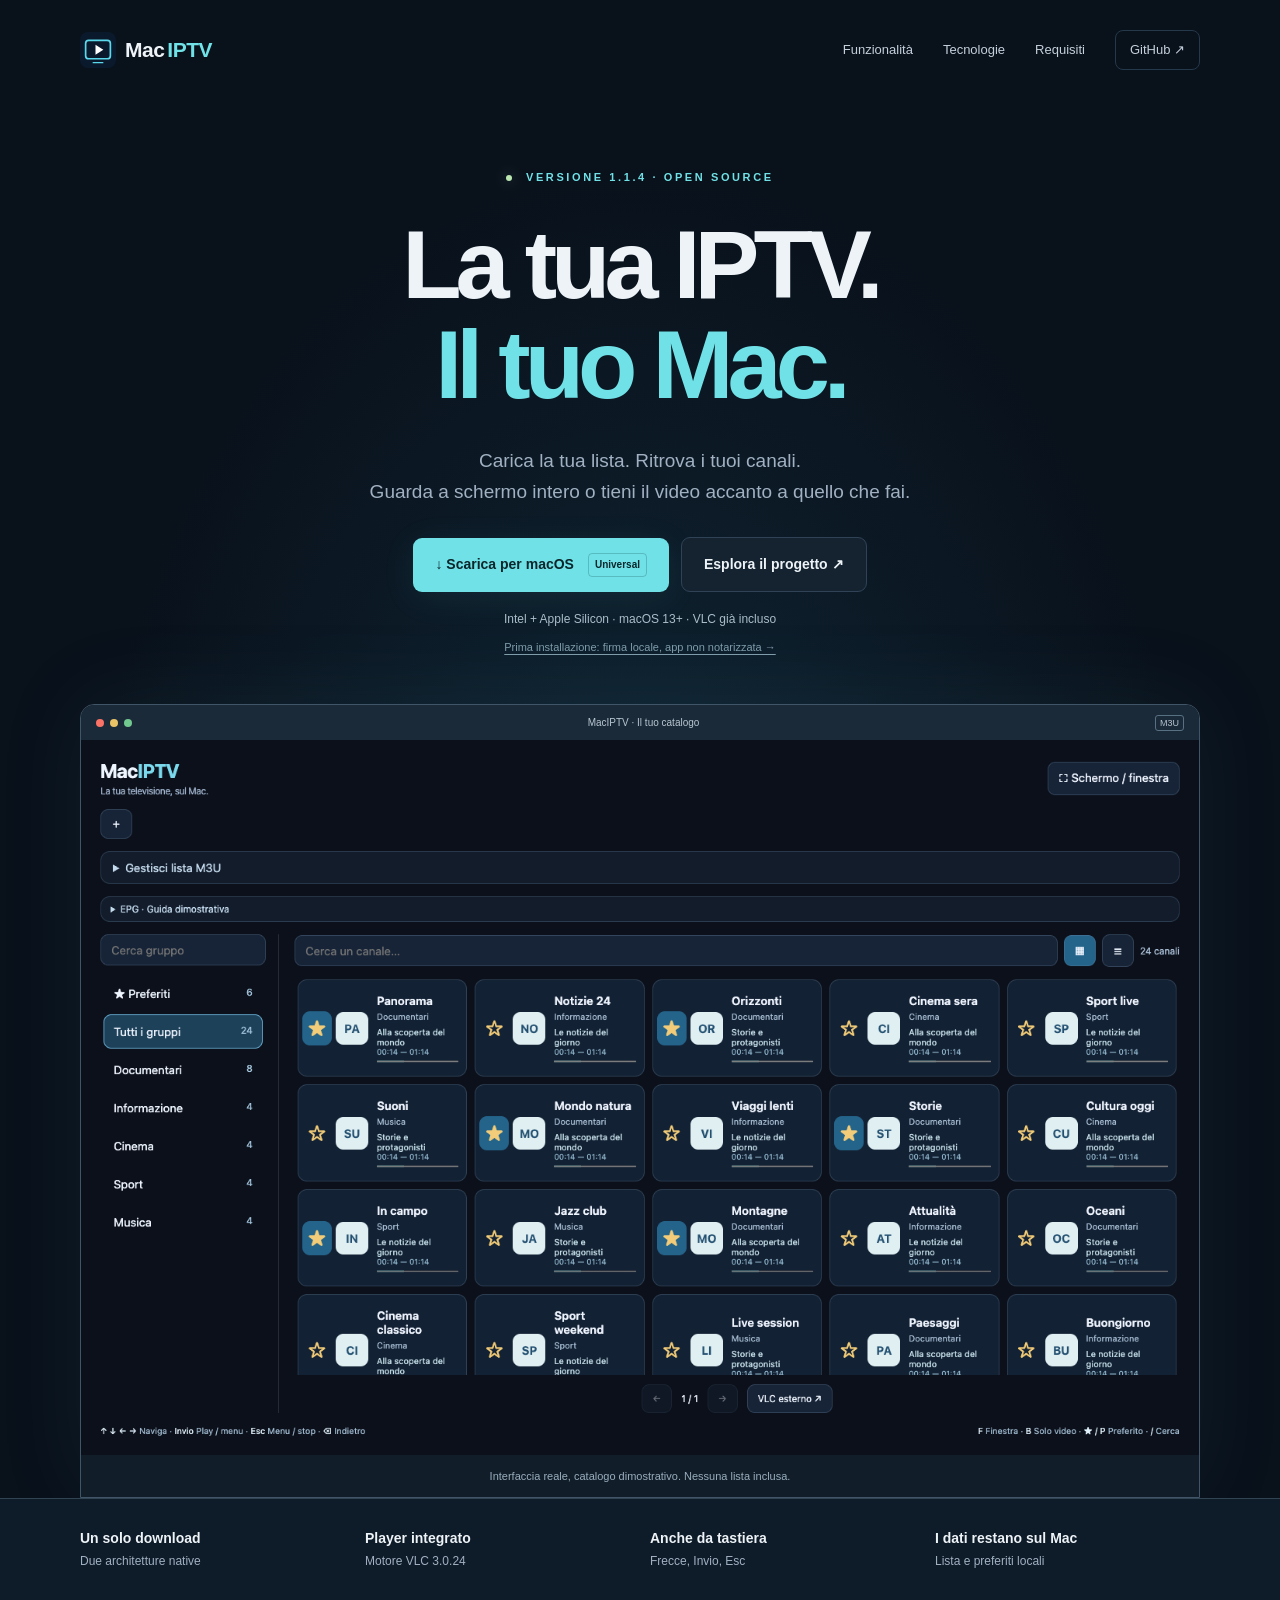
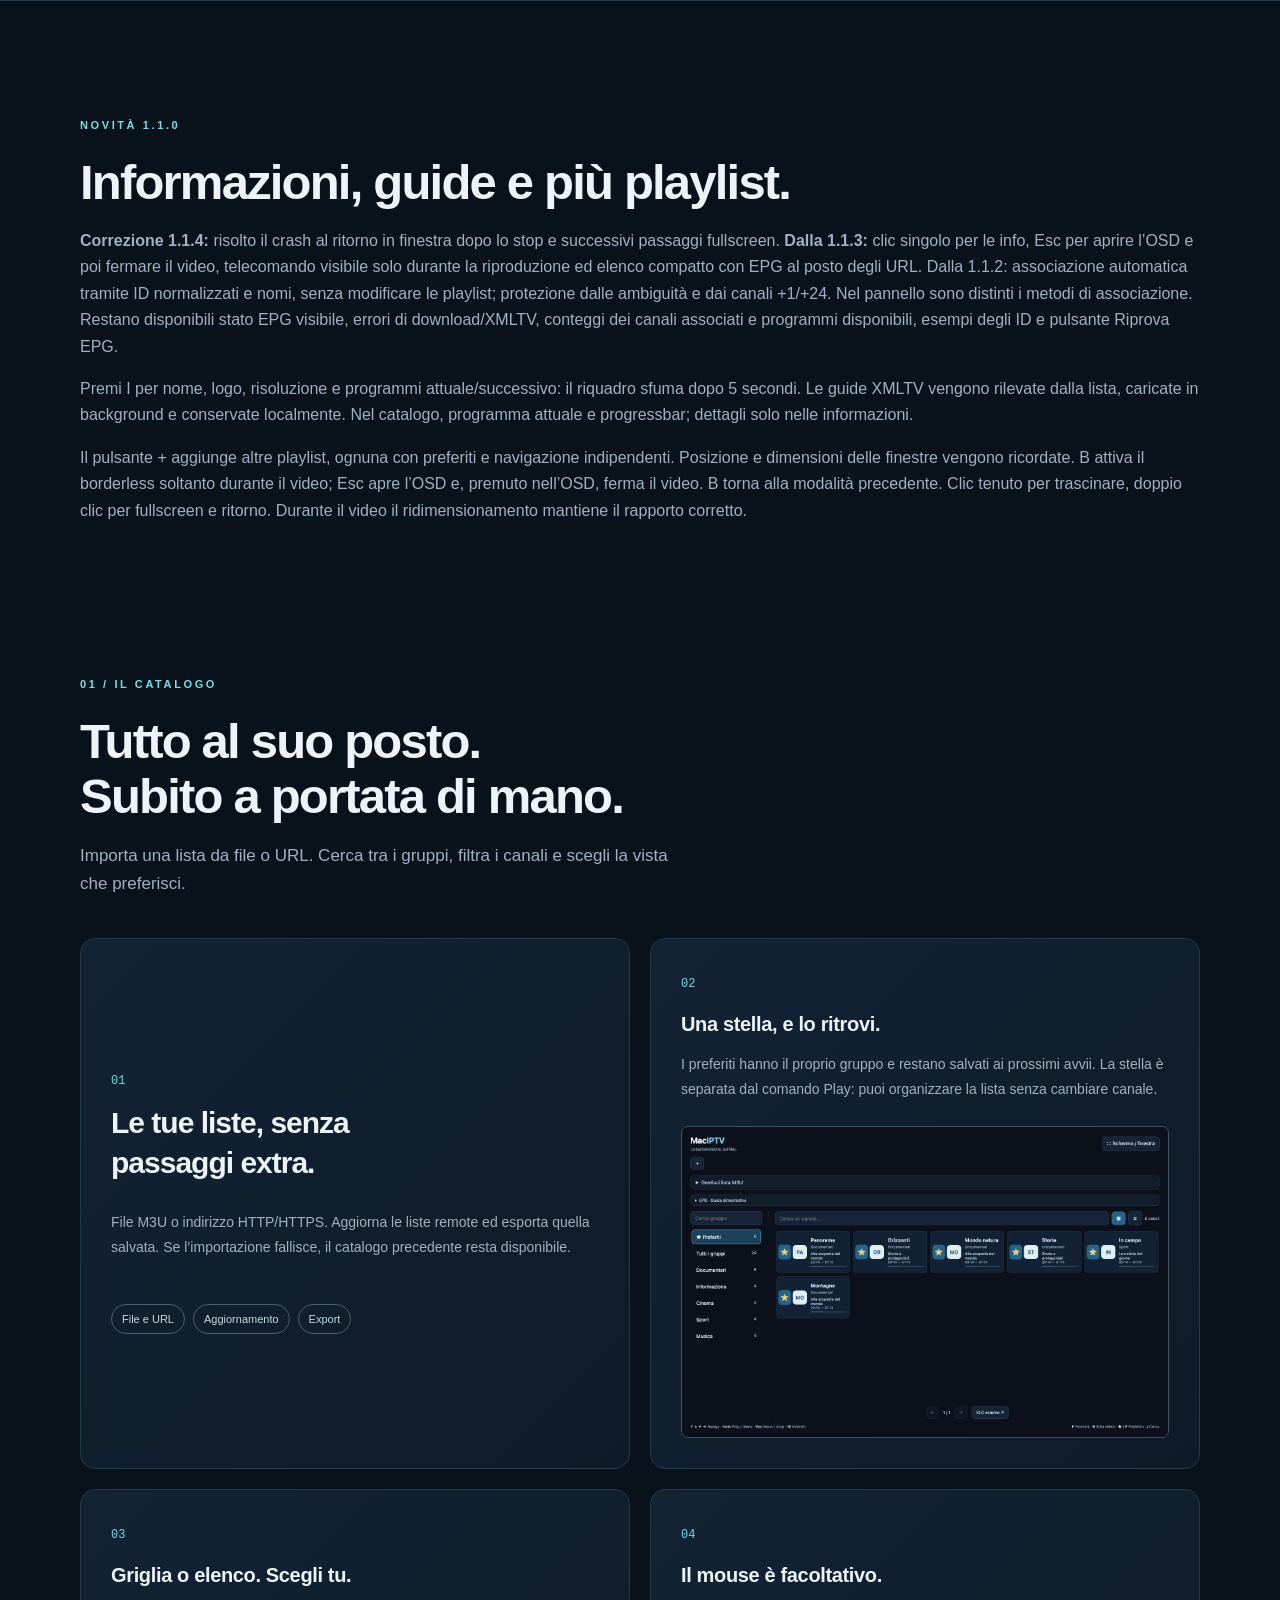
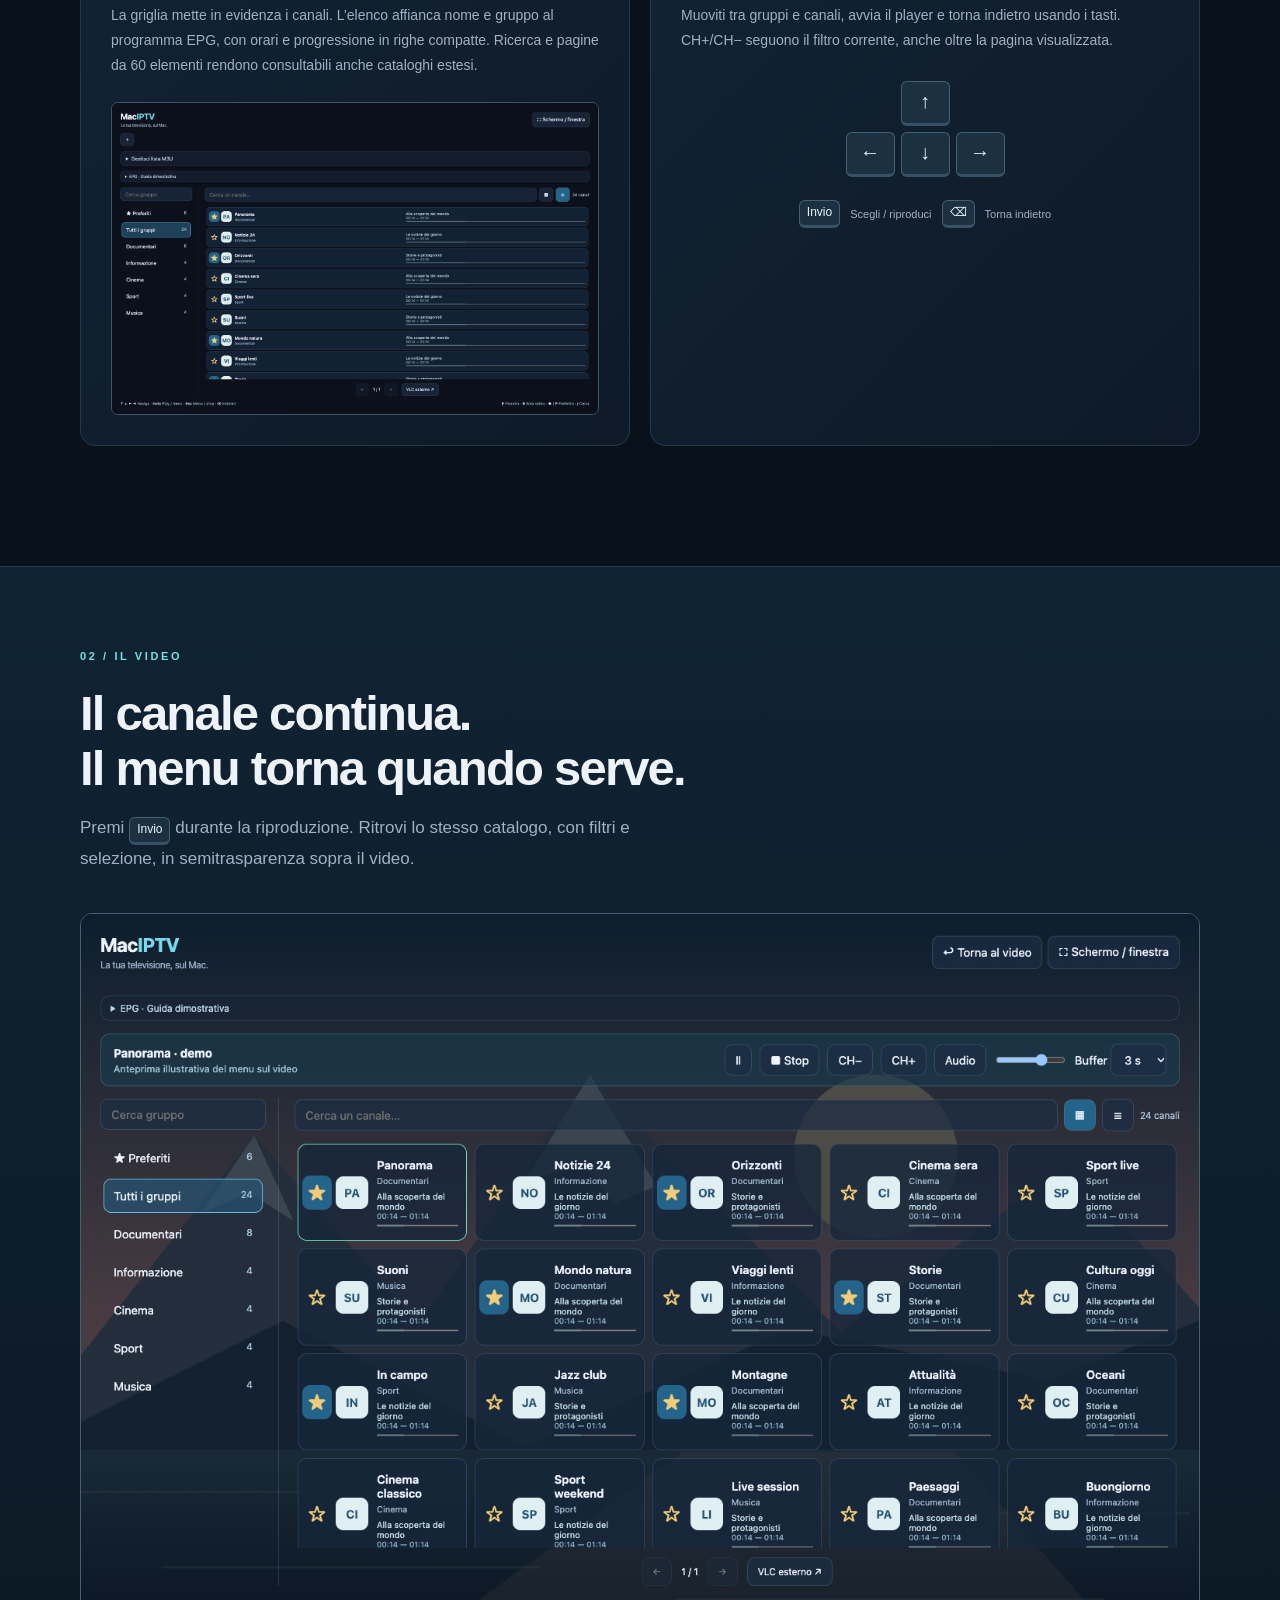
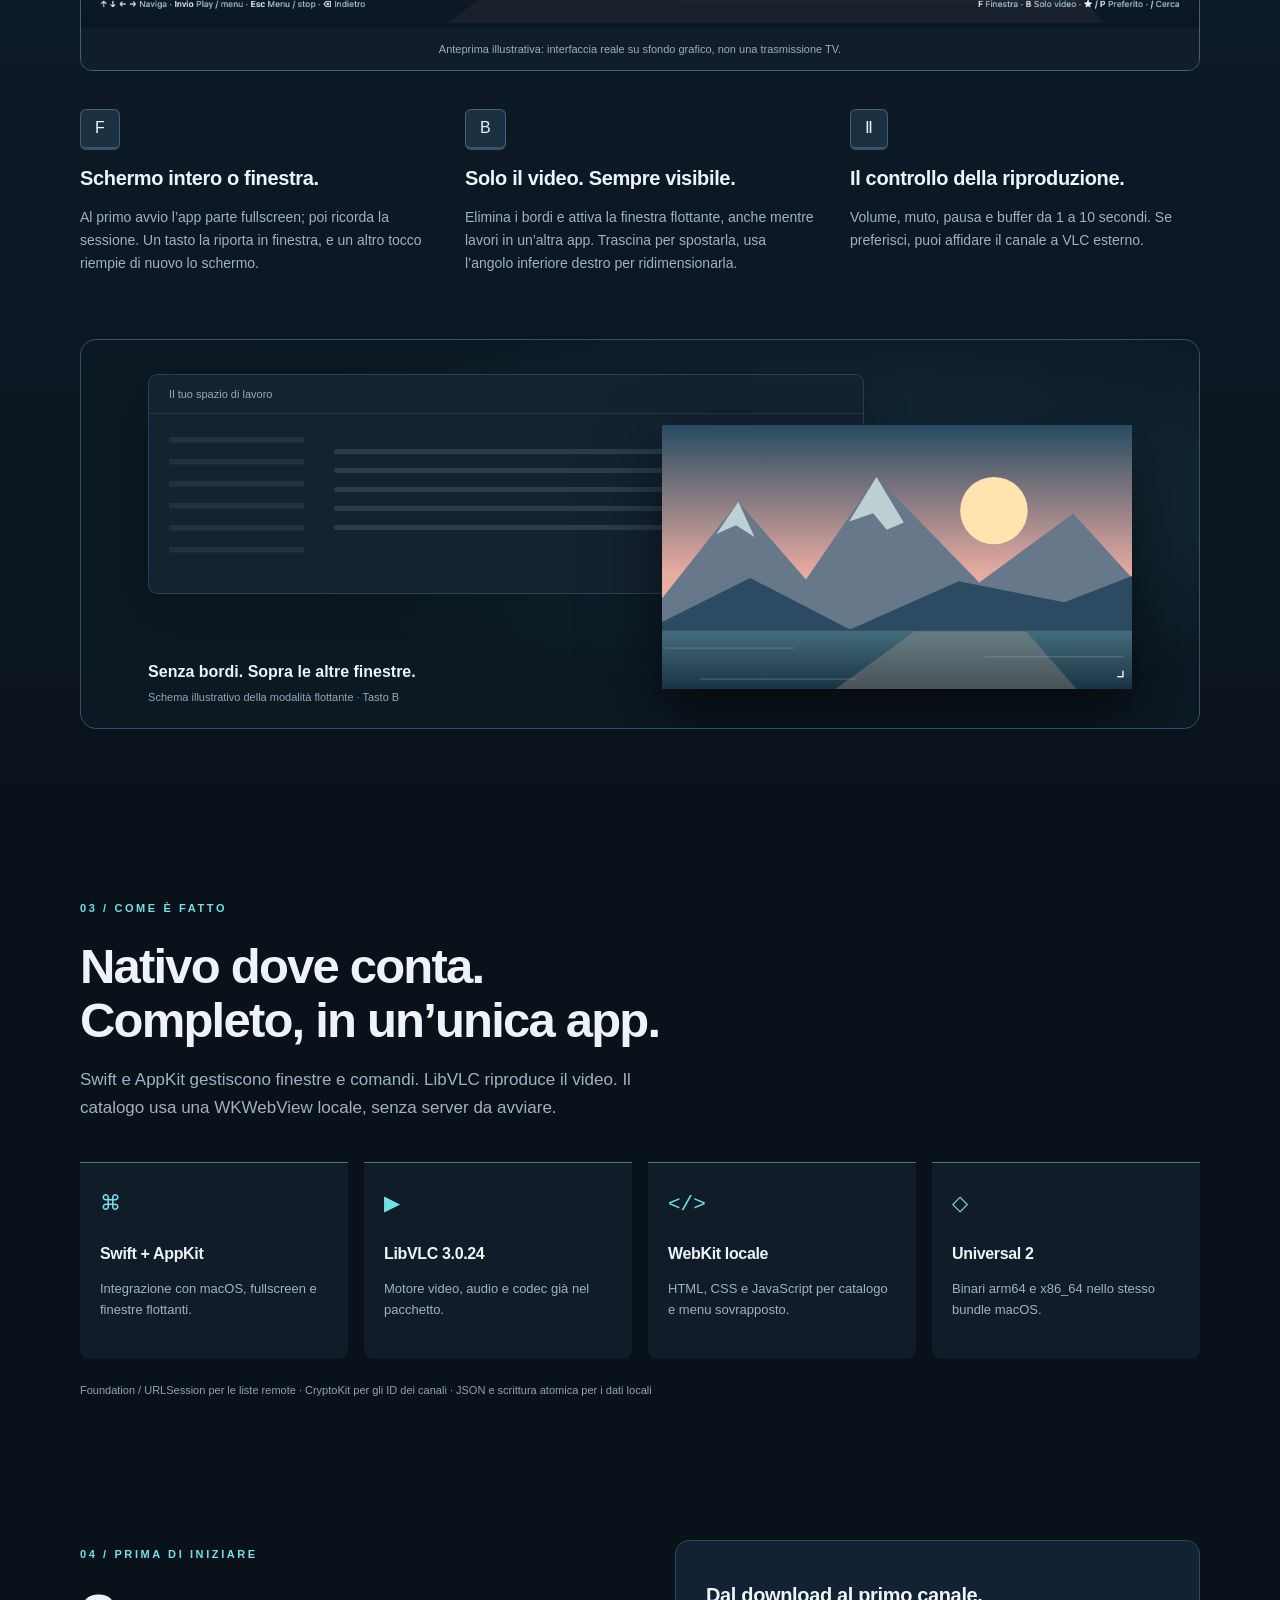
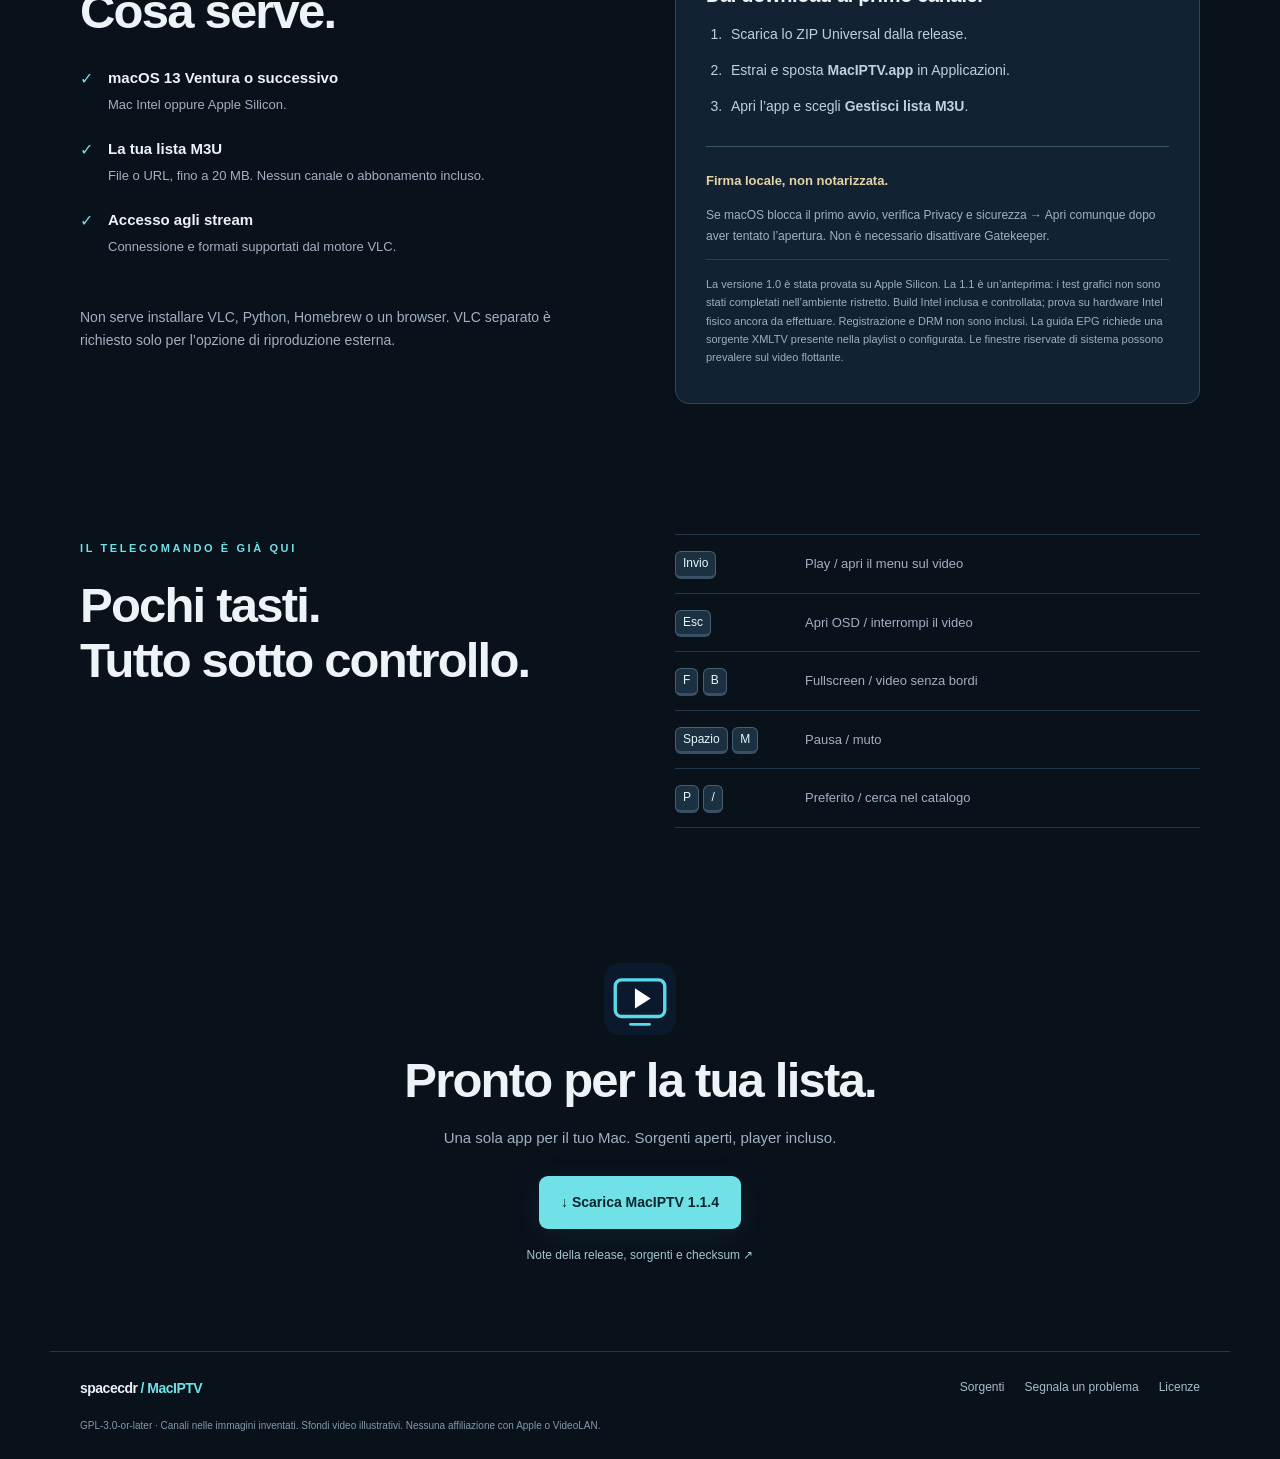
==== commit 90c73454: "Fix invalid window aspect ratio causing crashes on fullscreen exit" ====
--- a/docs/index.html
+++ b/docs/index.html
@@ -1,12 +1,12 @@
 <!doctype html>
 <html lang="it"><head><meta charset="utf-8"><meta name="viewport" content="width=device-width,initial-scale=1"><title>MacIPTV — La tua IPTV, sul Mac.</title><meta name="description" content="Player IPTV standalone per Mac Intel e Apple Silicon. Liste M3U, gruppi, preferiti, menu sul video e finestra sempre in primo piano. Download Universal gratuito."><meta property="og:title" content="MacIPTV — La tua IPTV, sul Mac."><meta property="og:description" content="Carica la tua lista. Scegli un canale. Guarda come vuoi. Un’unica app per Intel e Apple Silicon."><meta property="og:image" content="https://spacecdr.github.io/MacIPTV/assets/catalogo.png"><meta property="og:url" content="https://spacecdr.github.io/MacIPTV/"><meta name="theme-color" content="#09111b"><link rel="icon" href="assets/icon.svg" type="image/svg+xml"><link rel="stylesheet" href="style.css"></head>
 <body><a class="skip" href="#main">Vai al contenuto</a><header class="nav wrap"><a href="#" class="wordmark"><img src="assets/icon.svg" width="36" height="36" alt="">Mac<span>IPTV</span></a><nav aria-label="Navigazione principale"><a href="#funzioni">Funzionalità</a><a href="#tecnologie">Tecnologie</a><a href="#requisiti">Requisiti</a><a href="https://github.com/spacecdr/MacIPTV" class="github">GitHub ↗</a></nav></header>
-<main id="main"><section class="hero wrap"><div class="eyebrow"><span class="dot"></span> VERSIONE 1.1.3 · OPEN SOURCE</div><h1>La tua IPTV.<br><span>Il tuo Mac.</span></h1><p class="lead">Carica la tua lista. Ritrova i tuoi canali.<br>Guarda a schermo intero o tieni il video accanto a quello che fai.</p><div class="actions"><a class="button primary" href="https://github.com/spacecdr/MacIPTV/releases/download/v1.1.3/MacIPTV-universal.zip">↓ Scarica per macOS <span>Universal</span></a><a class="button secondary" href="https://github.com/spacecdr/MacIPTV">Esplora il progetto ↗</a></div><p class="download-note">Intel + Apple Silicon · macOS 13+ · VLC già incluso</p><a class="small-note" href="#installazione">Prima installazione: firma locale, app non notarizzata →</a><figure class="hero-shot"><div class="window-bar"><span class="lights"><i></i><i></i><i></i></span><span>MacIPTV · Il tuo catalogo</span><span class="window-badge">M3U</span></div><a href="assets/catalogo.png" aria-label="Apri lo screenshot del catalogo"><img src="assets/catalogo.png" width="1440" height="920" alt="Catalogo MacIPTV in griglia con gruppi a sinistra, ricerca e stelle dei preferiti" fetchpriority="high"></a><figcaption>Interfaccia reale, catalogo dimostrativo. Nessuna lista inclusa.</figcaption></figure></section>
+<main id="main"><section class="hero wrap"><div class="eyebrow"><span class="dot"></span> VERSIONE 1.1.4 · OPEN SOURCE</div><h1>La tua IPTV.<br><span>Il tuo Mac.</span></h1><p class="lead">Carica la tua lista. Ritrova i tuoi canali.<br>Guarda a schermo intero o tieni il video accanto a quello che fai.</p><div class="actions"><a class="button primary" href="https://github.com/spacecdr/MacIPTV/releases/download/v1.1.4/MacIPTV-universal.zip">↓ Scarica per macOS <span>Universal</span></a><a class="button secondary" href="https://github.com/spacecdr/MacIPTV">Esplora il progetto ↗</a></div><p class="download-note">Intel + Apple Silicon · macOS 13+ · VLC già incluso</p><a class="small-note" href="#installazione">Prima installazione: firma locale, app non notarizzata →</a><figure class="hero-shot"><div class="window-bar"><span class="lights"><i></i><i></i><i></i></span><span>MacIPTV · Il tuo catalogo</span><span class="window-badge">M3U</span></div><a href="assets/catalogo.png" aria-label="Apri lo screenshot del catalogo"><img src="assets/catalogo.png" width="1440" height="920" alt="Catalogo MacIPTV in griglia con gruppi a sinistra, ricerca e stelle dei preferiti" fetchpriority="high"></a><figcaption>Interfaccia reale, catalogo dimostrativo. Nessuna lista inclusa.</figcaption></figure></section>
 <div class="strip"><div class="wrap strip-grid"><span><b>Un solo download</b>Due architetture native</span><span><b>Player integrato</b>Motore VLC 3.0.24</span><span><b>Anche da tastiera</b>Frecce, Invio, Esc</span><span><b>I dati restano sul Mac</b>Lista e preferiti locali</span></div></div>
-<section class="wrap section"><span class="eyebrow">NOVITÀ 1.1.0</span><h2>Informazioni, guide e più playlist.</h2><p><b>Novità 1.1.3:</b> clic singolo per le info, Esc per aprire l’OSD e poi fermare il video, telecomando visibile solo durante la riproduzione ed elenco compatto con EPG al posto degli URL. Dalla 1.1.2: associazione automatica tramite ID normalizzati e nomi, senza modificare le playlist; protezione dalle ambiguità e dai canali +1/+24. Nel pannello sono distinti i metodi di associazione. Restano disponibili stato EPG visibile, errori di download/XMLTV, conteggi dei canali associati e programmi disponibili, esempi degli ID e pulsante Riprova EPG.</p><p>Premi I per nome, logo, risoluzione e programmi attuale/successivo: il riquadro sfuma dopo 5 secondi. Le guide XMLTV vengono rilevate dalla lista, caricate in background e conservate localmente. Nel catalogo, programma attuale e progressbar; dettagli solo nelle informazioni.</p><p>Il pulsante + aggiunge altre playlist, ognuna con preferiti e navigazione indipendenti. Posizione e dimensioni delle finestre vengono ricordate. B attiva il borderless soltanto durante il video; Esc apre l’OSD e, premuto nell’OSD, ferma il video. B torna alla modalità precedente. Clic tenuto per trascinare, doppio clic per fullscreen e ritorno. Durante il video il ridimensionamento mantiene il rapporto corretto.</p></section><section class="wrap section" id="funzioni"><div class="section-intro"><span class="eyebrow">01 / IL CATALOGO</span><h2>Tutto al suo posto.<br>Subito a portata di mano.</h2><p>Importa una lista da file o URL. Cerca tra i gruppi, filtra i canali e scegli la vista che preferisci.</p></div><div class="feature-grid"><article class="feature"><span class="feature-number">01</span><h3>Le tue liste, senza passaggi extra.</h3><p>File M3U o indirizzo HTTP/HTTPS. Aggiorna le liste remote ed esporta quella salvata. Se l’importazione fallisce, il catalogo precedente resta disponibile.</p><div class="pills"><span>File e URL</span><span>Aggiornamento</span><span>Export</span></div></article><article class="feature"><span class="feature-number">02</span><h3>Una stella, e lo ritrovi.</h3><p>I preferiti hanno il proprio gruppo e restano salvati ai prossimi avvii. La stella è separata dal comando Play: puoi organizzare la lista senza cambiare canale.</p><a href="assets/preferiti.png"><img loading="lazy" src="assets/preferiti.png" width="1440" height="920" alt="Gruppo Preferiti con sei canali dimostrativi e stelle attive"></a></article><article class="feature"><span class="feature-number">03</span><h3>Griglia o elenco. Scegli tu.</h3><p>La griglia mette in evidenza i canali. L’elenco affianca nome e gruppo al programma EPG, con orari e progressione in righe compatte. Ricerca e pagine da 60 elementi rendono consultabili anche cataloghi estesi.</p><a href="assets/elenco.png"><img loading="lazy" src="assets/elenco.png" width="1440" height="920" alt="Vista elenco con nome del canale, gruppo e URL dimostrativo"></a></article><article class="feature keyboard-card"><span class="feature-number">04</span><h3>Il mouse è facoltativo.</h3><p>Muoviti tra gruppi e canali, avvia il player e torna indietro usando i tasti. CH+/CH− seguono il filtro corrente, anche oltre la pagina visualizzata.</p><div class="arrow-keys" aria-hidden="true"><kbd>↑</kbd><div><kbd>←</kbd><kbd>↓</kbd><kbd>→</kbd></div></div><div class="key-pair"><kbd>Invio</kbd><span>Scegli / riproduci</span><kbd>⌫</kbd><span>Torna indietro</span></div></article></div></section>
+<section class="wrap section"><span class="eyebrow">NOVITÀ 1.1.0</span><h2>Informazioni, guide e più playlist.</h2><p><b>Correzione 1.1.4:</b> risolto il crash al ritorno in finestra dopo lo stop e successivi passaggi fullscreen. <b>Dalla 1.1.3:</b> clic singolo per le info, Esc per aprire l’OSD e poi fermare il video, telecomando visibile solo durante la riproduzione ed elenco compatto con EPG al posto degli URL. Dalla 1.1.2: associazione automatica tramite ID normalizzati e nomi, senza modificare le playlist; protezione dalle ambiguità e dai canali +1/+24. Nel pannello sono distinti i metodi di associazione. Restano disponibili stato EPG visibile, errori di download/XMLTV, conteggi dei canali associati e programmi disponibili, esempi degli ID e pulsante Riprova EPG.</p><p>Premi I per nome, logo, risoluzione e programmi attuale/successivo: il riquadro sfuma dopo 5 secondi. Le guide XMLTV vengono rilevate dalla lista, caricate in background e conservate localmente. Nel catalogo, programma attuale e progressbar; dettagli solo nelle informazioni.</p><p>Il pulsante + aggiunge altre playlist, ognuna con preferiti e navigazione indipendenti. Posizione e dimensioni delle finestre vengono ricordate. B attiva il borderless soltanto durante il video; Esc apre l’OSD e, premuto nell’OSD, ferma il video. B torna alla modalità precedente. Clic tenuto per trascinare, doppio clic per fullscreen e ritorno. Durante il video il ridimensionamento mantiene il rapporto corretto.</p></section><section class="wrap section" id="funzioni"><div class="section-intro"><span class="eyebrow">01 / IL CATALOGO</span><h2>Tutto al suo posto.<br>Subito a portata di mano.</h2><p>Importa una lista da file o URL. Cerca tra i gruppi, filtra i canali e scegli la vista che preferisci.</p></div><div class="feature-grid"><article class="feature"><span class="feature-number">01</span><h3>Le tue liste, senza passaggi extra.</h3><p>File M3U o indirizzo HTTP/HTTPS. Aggiorna le liste remote ed esporta quella salvata. Se l’importazione fallisce, il catalogo precedente resta disponibile.</p><div class="pills"><span>File e URL</span><span>Aggiornamento</span><span>Export</span></div></article><article class="feature"><span class="feature-number">02</span><h3>Una stella, e lo ritrovi.</h3><p>I preferiti hanno il proprio gruppo e restano salvati ai prossimi avvii. La stella è separata dal comando Play: puoi organizzare la lista senza cambiare canale.</p><a href="assets/preferiti.png"><img loading="lazy" src="assets/preferiti.png" width="1440" height="920" alt="Gruppo Preferiti con sei canali dimostrativi e stelle attive"></a></article><article class="feature"><span class="feature-number">03</span><h3>Griglia o elenco. Scegli tu.</h3><p>La griglia mette in evidenza i canali. L’elenco affianca nome e gruppo al programma EPG, con orari e progressione in righe compatte. Ricerca e pagine da 60 elementi rendono consultabili anche cataloghi estesi.</p><a href="assets/elenco.png"><img loading="lazy" src="assets/elenco.png" width="1440" height="920" alt="Vista elenco con nome del canale, gruppo e URL dimostrativo"></a></article><article class="feature keyboard-card"><span class="feature-number">04</span><h3>Il mouse è facoltativo.</h3><p>Muoviti tra gruppi e canali, avvia il player e torna indietro usando i tasti. CH+/CH− seguono il filtro corrente, anche oltre la pagina visualizzata.</p><div class="arrow-keys" aria-hidden="true"><kbd>↑</kbd><div><kbd>←</kbd><kbd>↓</kbd><kbd>→</kbd></div></div><div class="key-pair"><kbd>Invio</kbd><span>Scegli / riproduci</span><kbd>⌫</kbd><span>Torna indietro</span></div></article></div></section>
 <section class="cinema section" id="video"><div class="wrap"><div class="section-intro"><span class="eyebrow">02 / IL VIDEO</span><h2>Il canale continua.<br>Il menu torna quando serve.</h2><p>Premi <kbd>Invio</kbd> durante la riproduzione. Ritrovi lo stesso catalogo, con filtri e selezione, in semitrasparenza sopra il video.</p></div><figure class="wide-shot"><a href="assets/menu-video.png"><img loading="lazy" src="assets/menu-video.png" width="1440" height="920" alt="Anteprima illustrativa del catalogo semitrasparente sopra un paesaggio grafico dimostrativo"></a><figcaption>Anteprima illustrativa: interfaccia reale su sfondo grafico, non una trasmissione TV.</figcaption></figure><div class="video-features"><article><kbd>F</kbd><h3>Schermo intero o finestra.</h3><p>Al primo avvio l’app parte fullscreen; poi ricorda la sessione. Un tasto la riporta in finestra, e un altro tocco riempie di nuovo lo schermo.</p></article><article><kbd>B</kbd><h3>Solo il video. Sempre visibile.</h3><p>Elimina i bordi e attiva la finestra flottante, anche mentre lavori in un’altra app. Trascina per spostarla, usa l’angolo inferiore destro per ridimensionarla.</p></article><article><kbd>Ⅱ</kbd><h3>Il controllo della riproduzione.</h3><p>Volume, muto, pausa e buffer da 1 a 10 secondi. Se preferisci, puoi affidare il canale a VLC esterno.</p></article></div><div class="floating-demo" role="img" aria-label="Schema illustrativo: finestra video senza bordi sopra una finestra di lavoro"><div class="work-window"><div class="work-top">Il tuo spazio di lavoro</div><div class="work-body"><div class="work-sidebar"></div><div class="work-lines"><i></i><i></i><i></i><i></i><i></i></div></div></div><div class="floating-video"><img src="assets/panorama.svg" alt="" loading="lazy"><span class="resize-mark">⌟</span></div><div class="floating-label"><b>Senza bordi. Sopra le altre finestre.</b><span>Schema illustrativo della modalità flottante · Tasto B</span></div></div></div></section>
 <section class="wrap section" id="tecnologie"><div class="section-intro"><span class="eyebrow">03 / COME È FATTO</span><h2>Nativo dove conta.<br>Completo, in un’unica app.</h2><p>Swift e AppKit gestiscono finestre e comandi. LibVLC riproduce il video. Il catalogo usa una WKWebView locale, senza server da avviare.</p></div><div class="tech-grid"><article><span class="tech-icon">⌘</span><h3>Swift + AppKit</h3><p>Integrazione con macOS, fullscreen e finestre flottanti.</p></article><article><span class="tech-icon">▶</span><h3>LibVLC 3.0.24</h3><p>Motore video, audio e codec già nel pacchetto.</p></article><article><span class="tech-icon">&lt;/&gt;</span><h3>WebKit locale</h3><p>HTML, CSS e JavaScript per catalogo e menu sovrapposto.</p></article><article><span class="tech-icon">◇</span><h3>Universal 2</h3><p>Binari arm64 e x86_64 nello stesso bundle macOS.</p></article></div><p class="tech-foot">Foundation / URLSession per le liste remote · CryptoKit per gli ID dei canali · JSON e scrittura atomica per i dati locali</p></section>
 <section class="wrap section requirements" id="requisiti"><div><span class="eyebrow">04 / PRIMA DI INIZIARE</span><h2>Cosa serve.</h2><ul class="checklist"><li><b>macOS 13 Ventura o successivo</b><span>Mac Intel oppure Apple Silicon.</span></li><li><b>La tua lista M3U</b><span>File o URL, fino a 20 MB. Nessun canale o abbonamento incluso.</span></li><li><b>Accesso agli stream</b><span>Connessione e formati supportati dal motore VLC.</span></li></ul><p>Non serve installare VLC, Python, Homebrew o un browser. VLC separato è richiesto solo per l’opzione di riproduzione esterna.</p></div><div class="install" id="installazione"><h3>Dal download al primo canale.</h3><ol><li>Scarica lo ZIP Universal dalla release.</li><li>Estrai e sposta <b>MacIPTV.app</b> in Applicazioni.</li><li>Apri l’app e scegli <b>Gestisci lista M3U</b>.</li></ol><div class="notice"><b>Firma locale, non notarizzata.</b><p>Se macOS blocca il primo avvio, verifica Privacy e sicurezza → Apri comunque dopo aver tentato l’apertura. Non è necessario disattivare Gatekeeper.</p></div><p class="fine-print">La versione 1.0 è stata provata su Apple Silicon. La 1.1 è un’anteprima: i test grafici non sono stati completati nell’ambiente ristretto. Build Intel inclusa e controllata; prova su hardware Intel fisico ancora da effettuare. Registrazione e DRM non sono inclusi. La guida EPG richiede una sorgente XMLTV presente nella playlist o configurata. Le finestre riservate di sistema possono prevalere sul video flottante.</p></div></section>
 <section class="wrap shortcuts section"><div><span class="eyebrow">IL TELECOMANDO È GIÀ QUI</span><h2>Pochi tasti.<br>Tutto sotto controllo.</h2></div><dl><div><dt><kbd>Invio</kbd></dt><dd>Play / apri il menu sul video</dd></div><div><dt><kbd>Esc</kbd></dt><dd>Apri OSD / interrompi il video</dd></div><div><dt><kbd>F</kbd> <kbd>B</kbd></dt><dd>Fullscreen / video senza bordi</dd></div><div><dt><kbd>Spazio</kbd> <kbd>M</kbd></dt><dd>Pausa / muto</dd></div><div><dt><kbd>P</kbd> <kbd>/</kbd></dt><dd>Preferito / cerca nel catalogo</dd></div></dl></section>
-<section class="wrap final-cta"><img src="assets/icon.svg" width="72" height="72" alt=""><h2>Pronto per la tua lista.</h2><p>Una sola app per il tuo Mac. Sorgenti aperti, player incluso.</p><a class="button primary" href="https://github.com/spacecdr/MacIPTV/releases/download/v1.1.3/MacIPTV-universal.zip">↓ Scarica MacIPTV 1.1.3</a><a class="release-link" href="https://github.com/spacecdr/MacIPTV/releases/tag/v1.1.3">Note della release, sorgenti e checksum ↗</a></section></main>
+<section class="wrap final-cta"><img src="assets/icon.svg" width="72" height="72" alt=""><h2>Pronto per la tua lista.</h2><p>Una sola app per il tuo Mac. Sorgenti aperti, player incluso.</p><a class="button primary" href="https://github.com/spacecdr/MacIPTV/releases/download/v1.1.4/MacIPTV-universal.zip">↓ Scarica MacIPTV 1.1.4</a><a class="release-link" href="https://github.com/spacecdr/MacIPTV/releases/tag/v1.1.4">Note della release, sorgenti e checksum ↗</a></section></main>
 <footer class="wrap footer"><a class="wordmark" href="https://github.com/spacecdr">spacecdr <span>/ MacIPTV</span></a><div><a href="https://github.com/spacecdr/MacIPTV">Sorgenti</a><a href="https://github.com/spacecdr/MacIPTV/issues">Segnala un problema</a><a href="https://github.com/spacecdr/MacIPTV/blob/main/THIRD_PARTY.md">Licenze</a></div><p>GPL-3.0-or-later · Canali nelle immagini inventati. Sfondi video illustrativi. Nessuna affiliazione con Apple o VideoLAN.</p></footer></body></html>
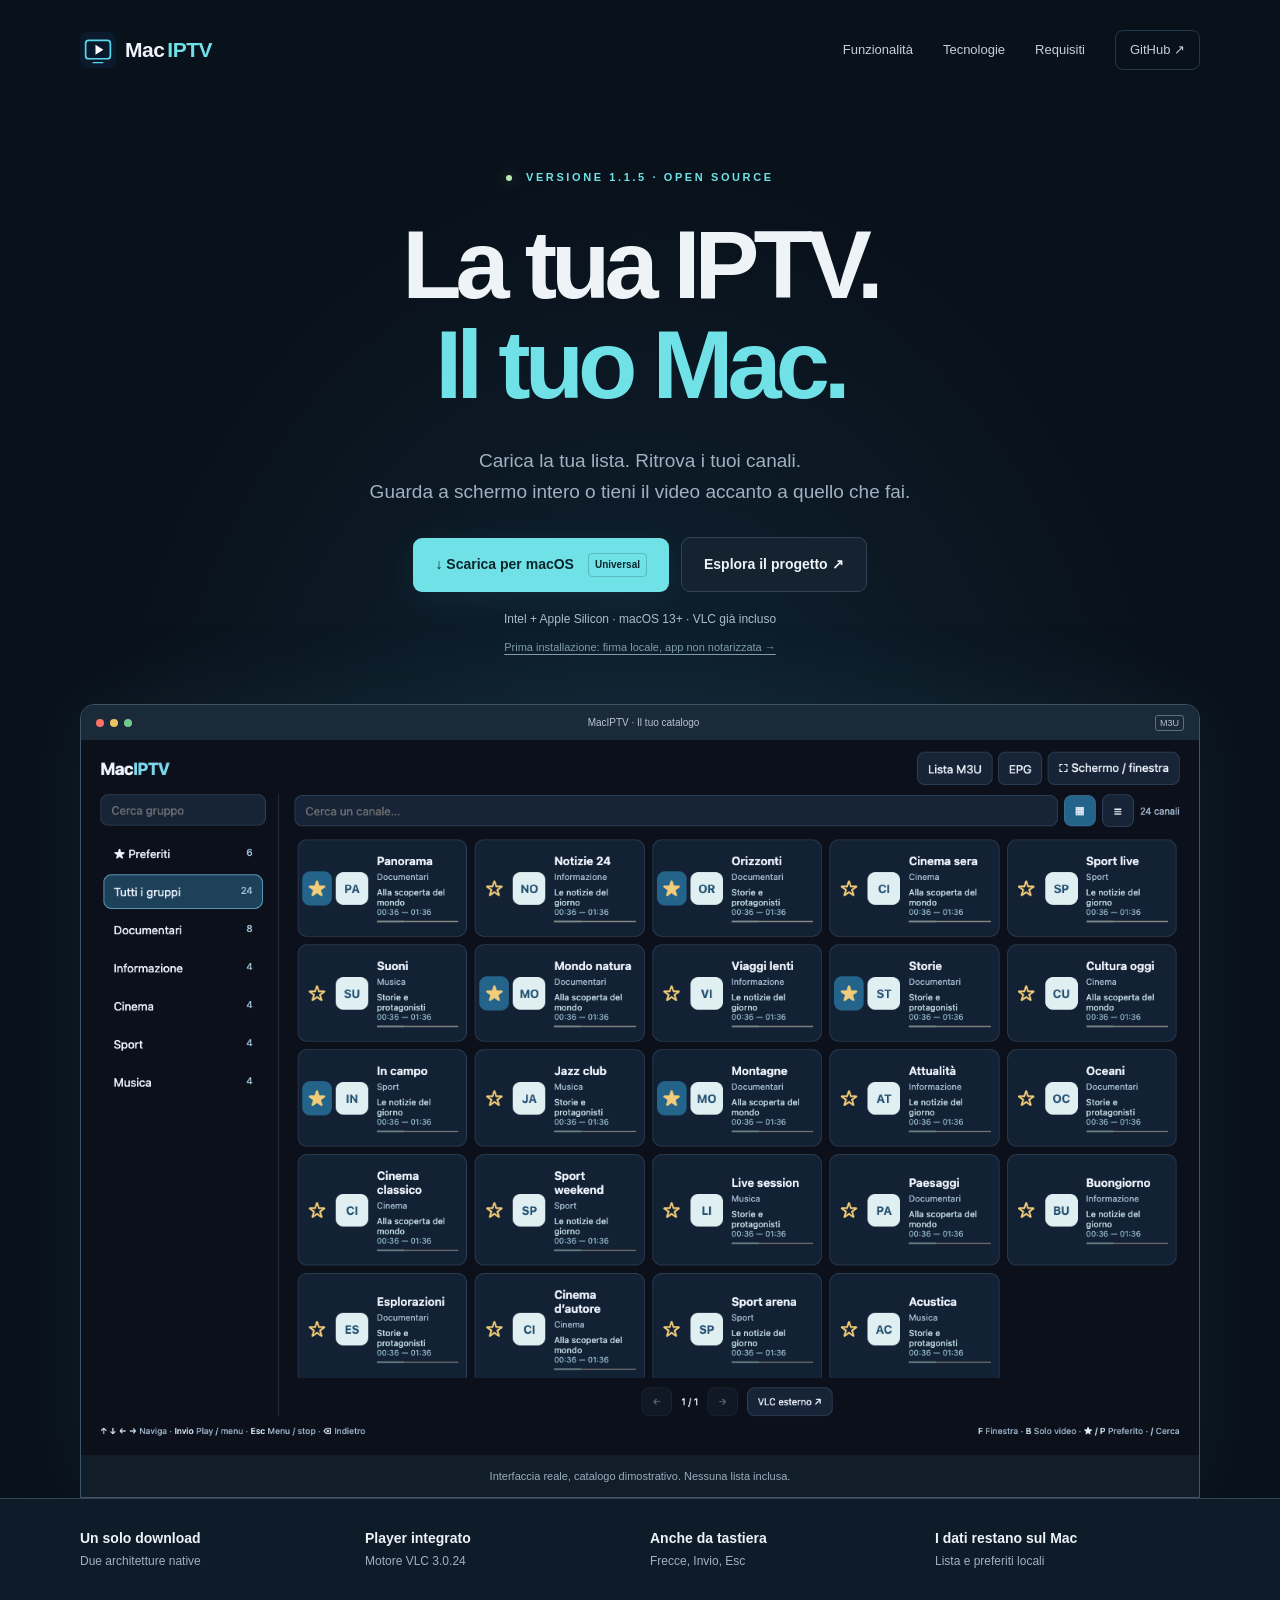
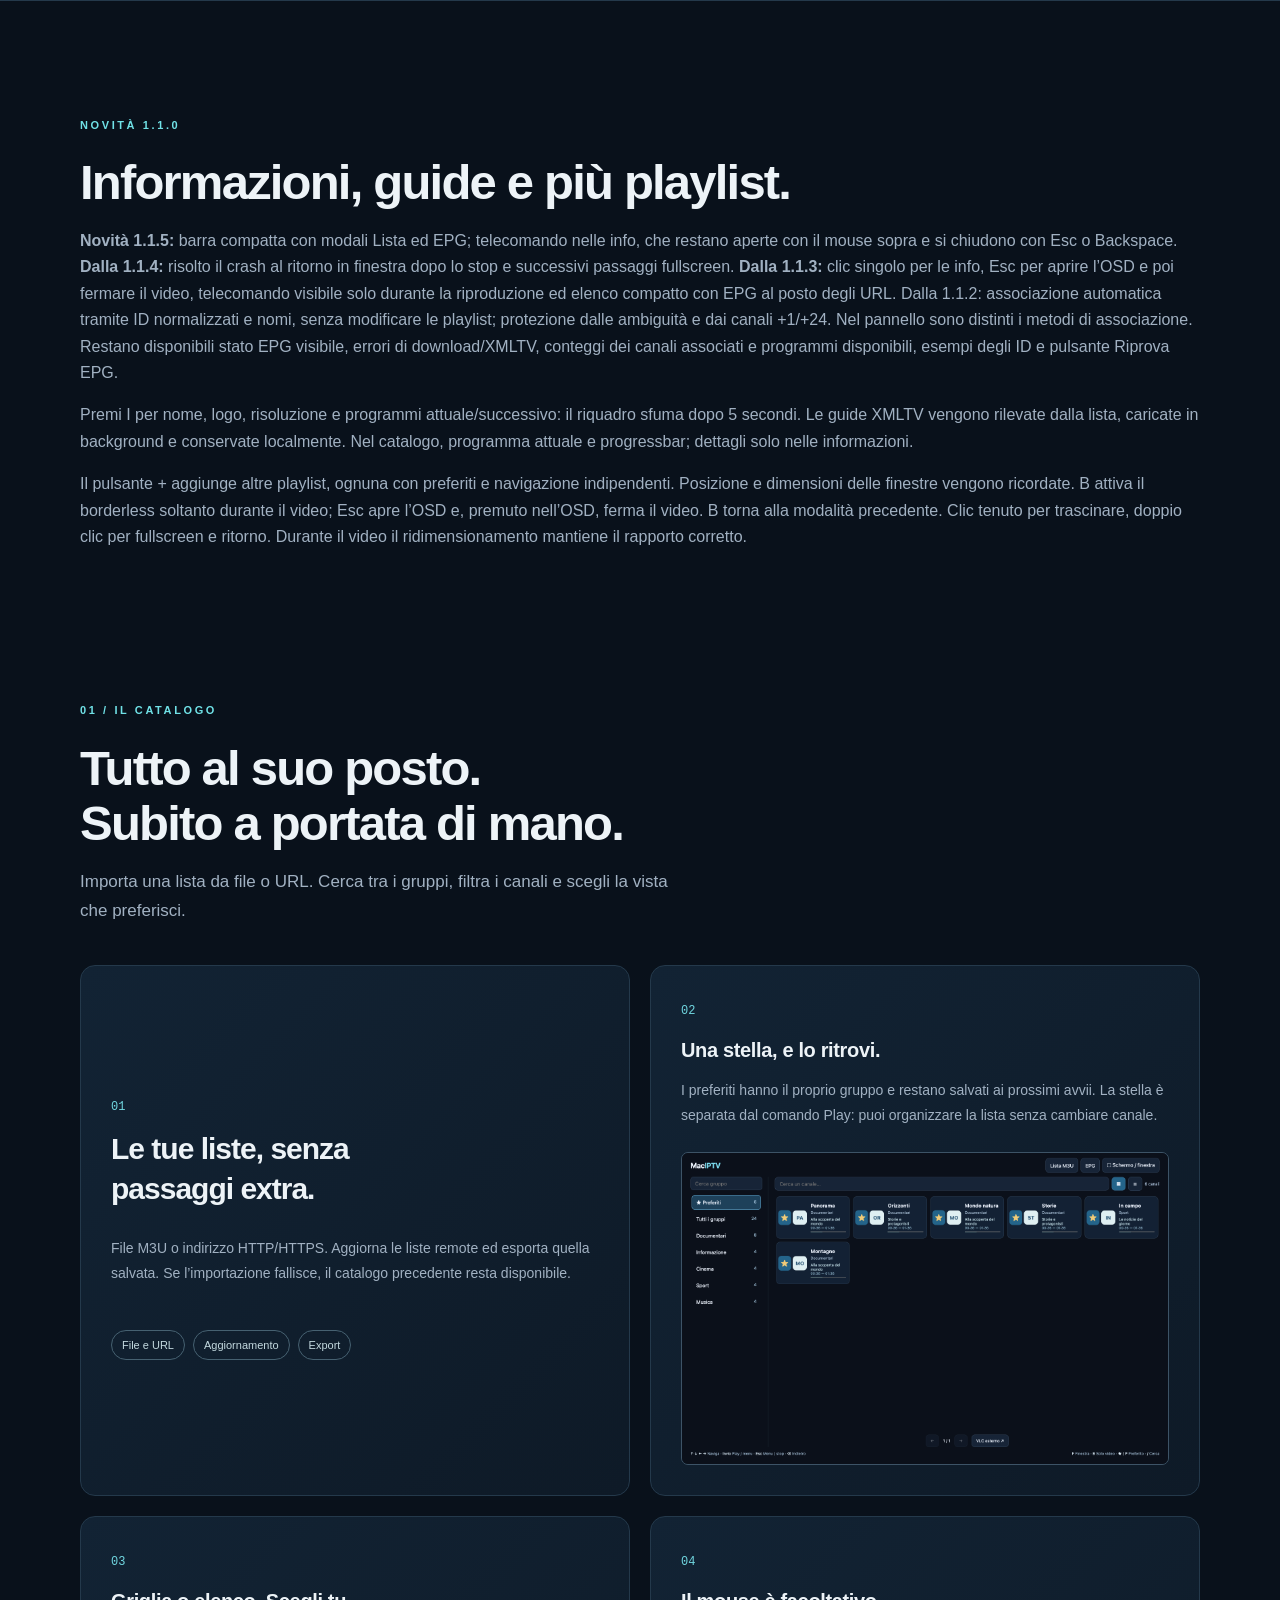
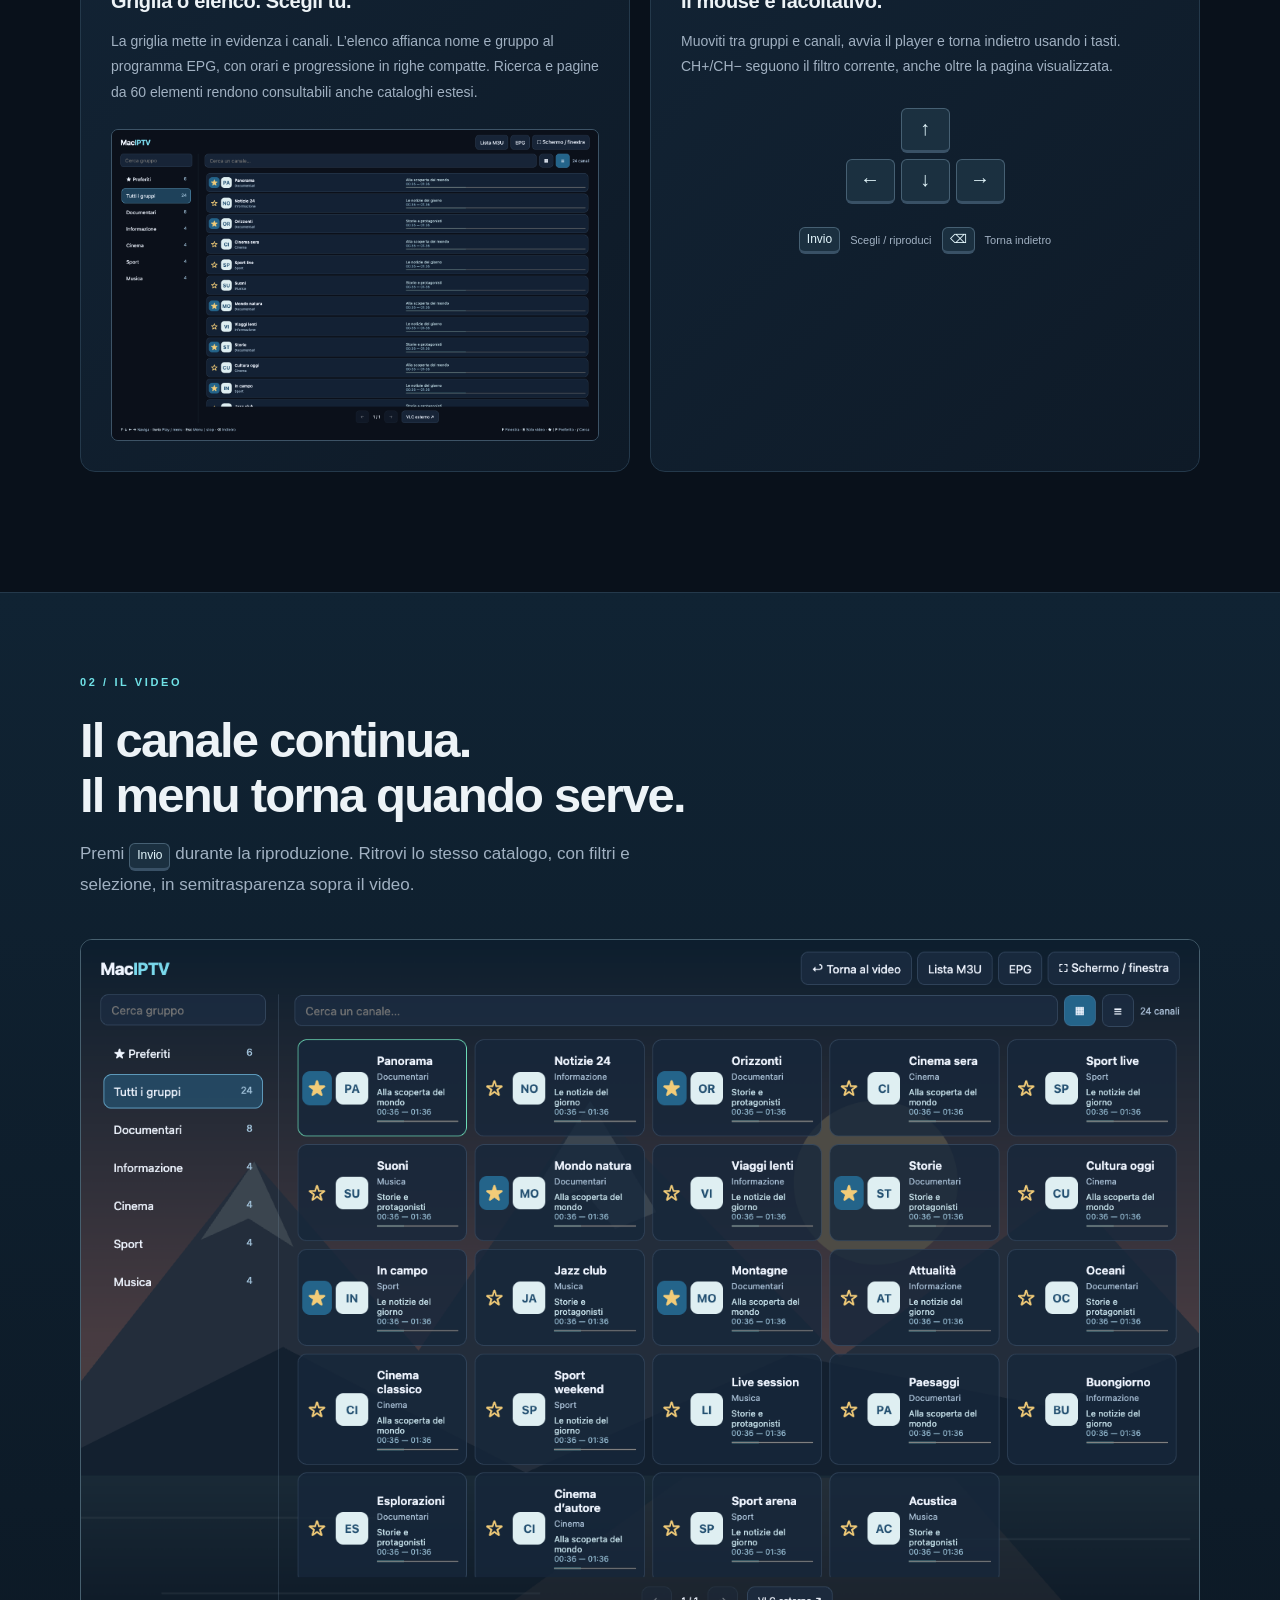
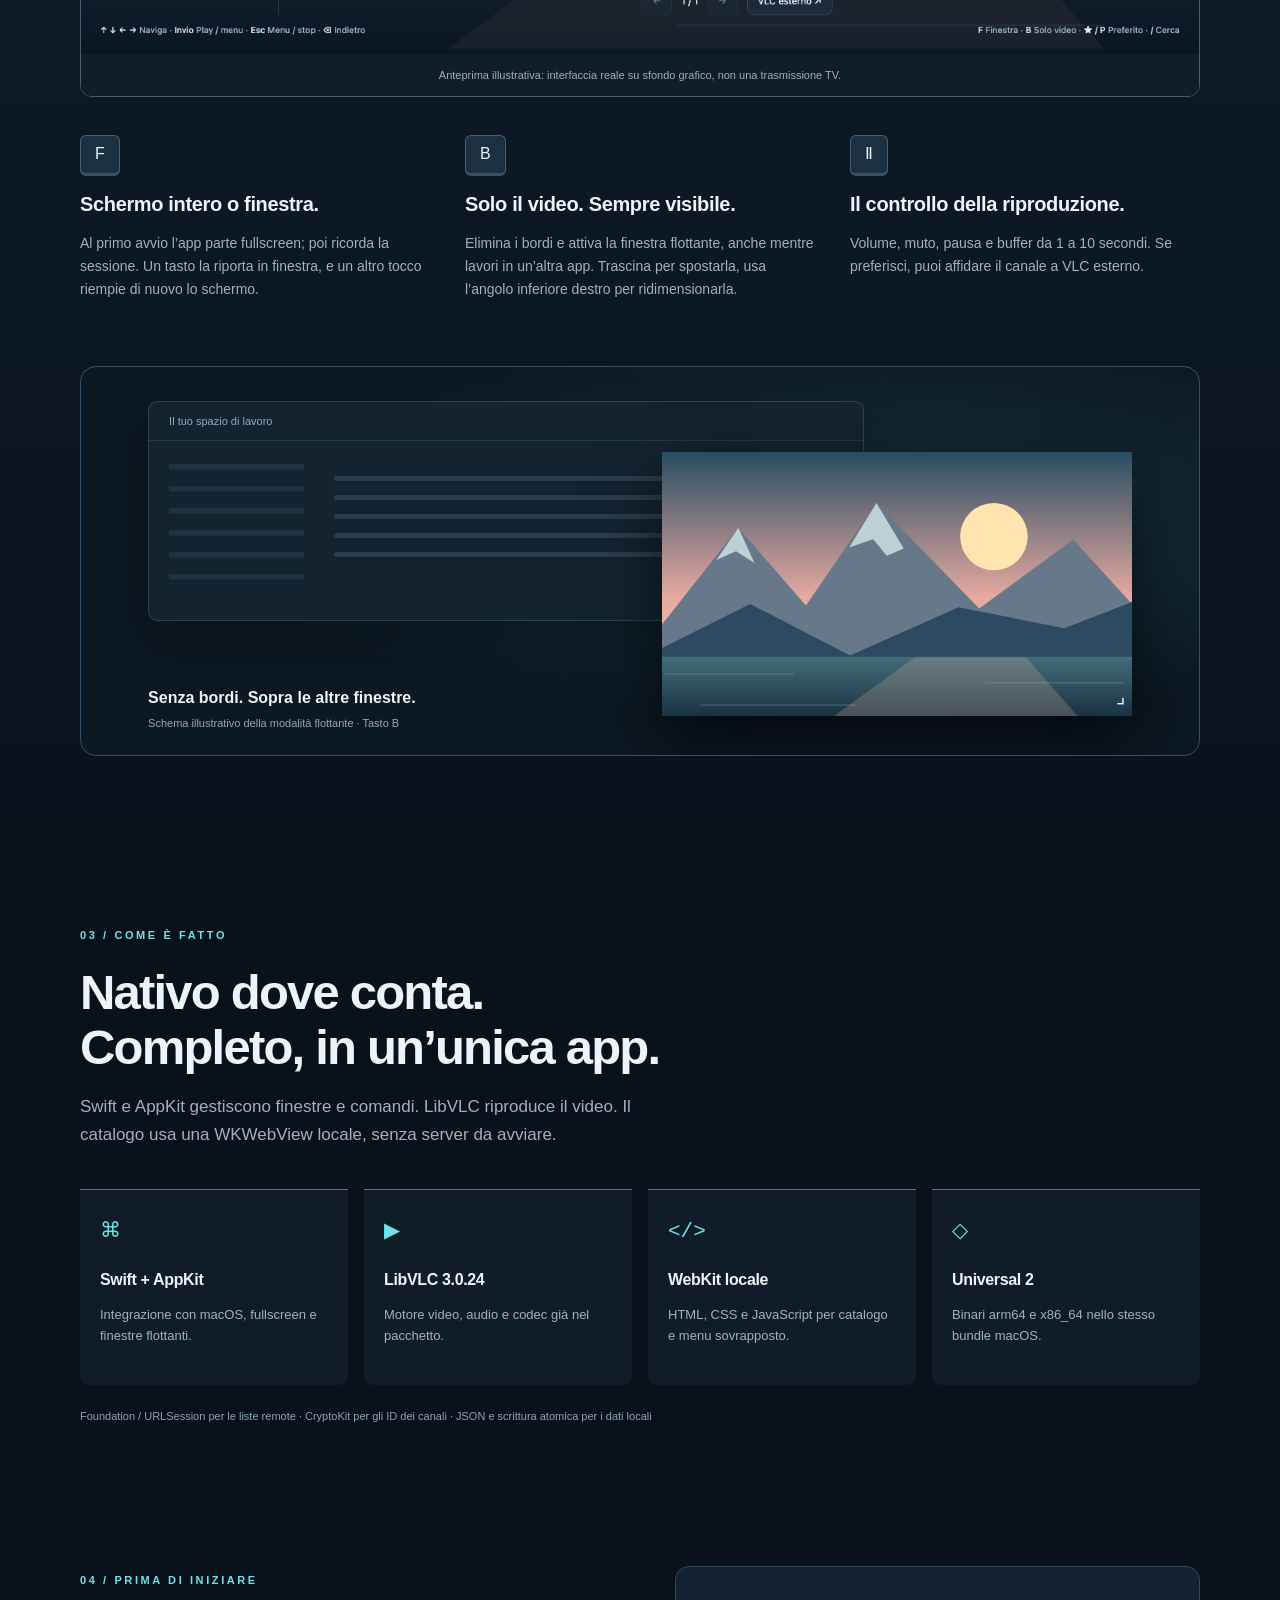
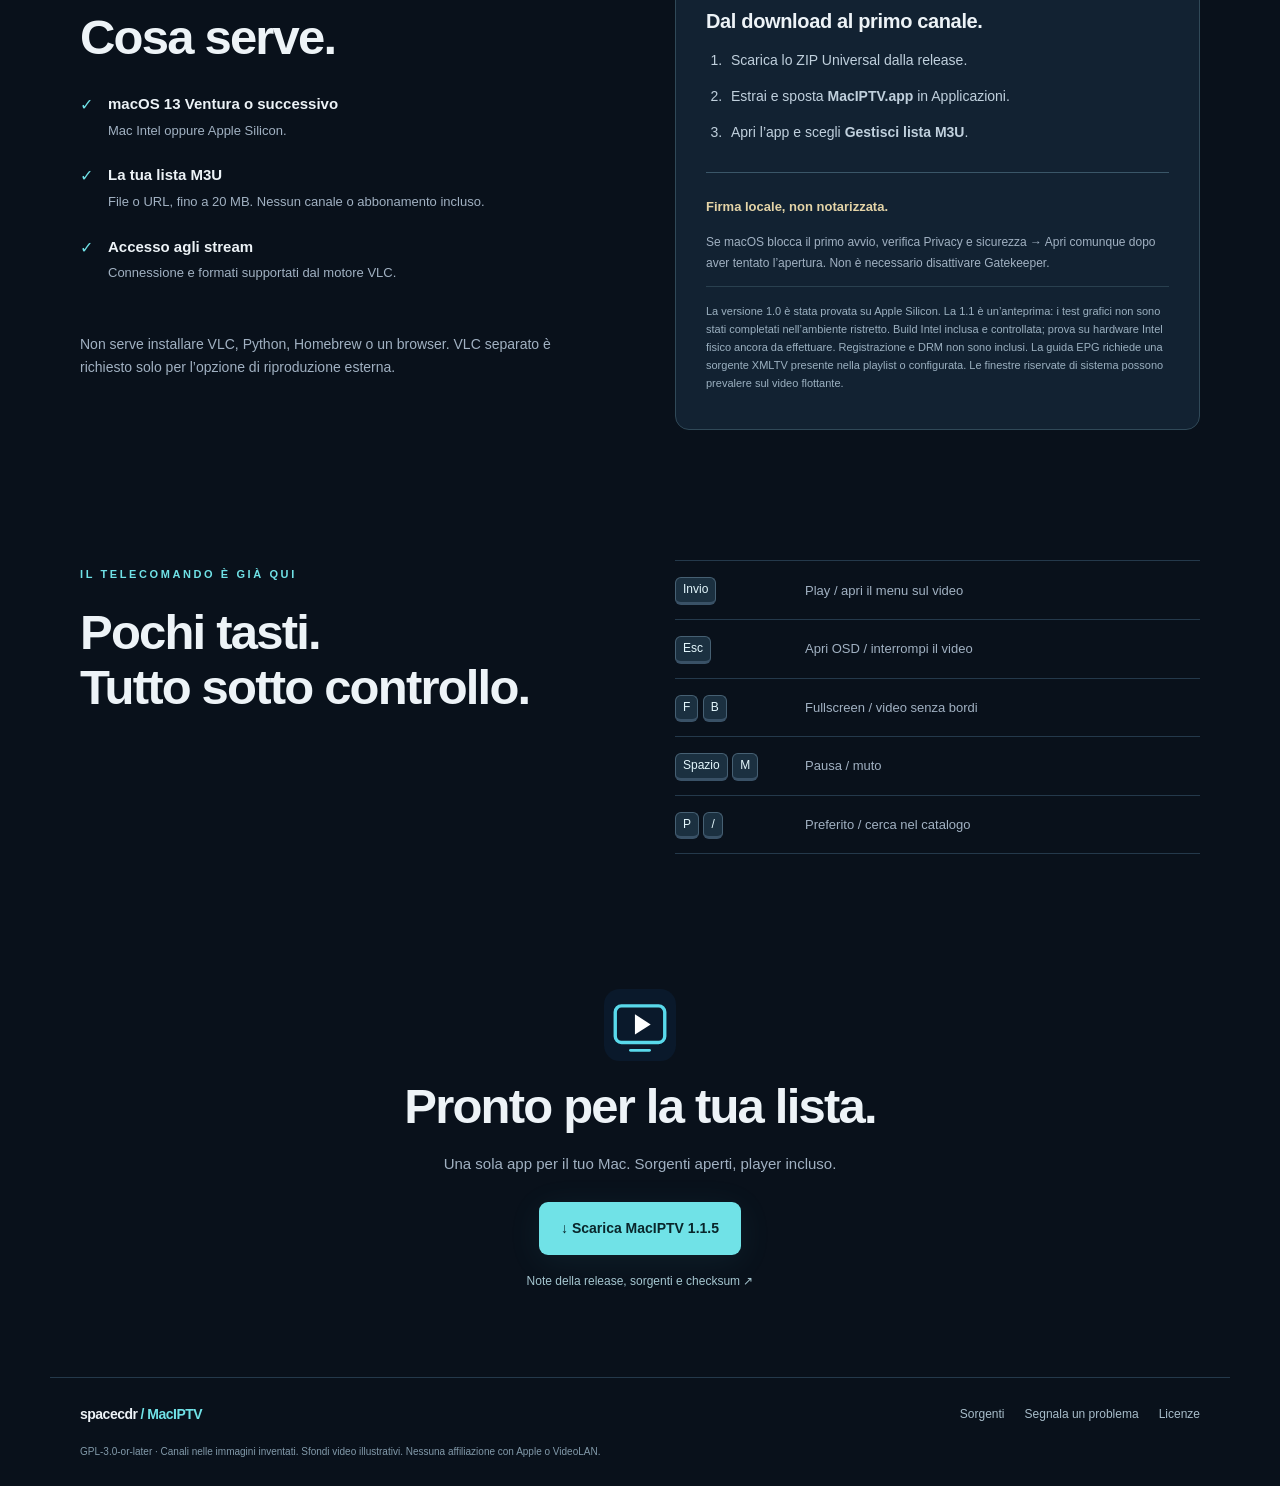
==== commit 65841255: "Move playlist and EPG settings into modals and controls into hover-held info" ====
--- a/docs/index.html
+++ b/docs/index.html
@@ -1,12 +1,12 @@
 <!doctype html>
 <html lang="it"><head><meta charset="utf-8"><meta name="viewport" content="width=device-width,initial-scale=1"><title>MacIPTV — La tua IPTV, sul Mac.</title><meta name="description" content="Player IPTV standalone per Mac Intel e Apple Silicon. Liste M3U, gruppi, preferiti, menu sul video e finestra sempre in primo piano. Download Universal gratuito."><meta property="og:title" content="MacIPTV — La tua IPTV, sul Mac."><meta property="og:description" content="Carica la tua lista. Scegli un canale. Guarda come vuoi. Un’unica app per Intel e Apple Silicon."><meta property="og:image" content="https://spacecdr.github.io/MacIPTV/assets/catalogo.png"><meta property="og:url" content="https://spacecdr.github.io/MacIPTV/"><meta name="theme-color" content="#09111b"><link rel="icon" href="assets/icon.svg" type="image/svg+xml"><link rel="stylesheet" href="style.css"></head>
 <body><a class="skip" href="#main">Vai al contenuto</a><header class="nav wrap"><a href="#" class="wordmark"><img src="assets/icon.svg" width="36" height="36" alt="">Mac<span>IPTV</span></a><nav aria-label="Navigazione principale"><a href="#funzioni">Funzionalità</a><a href="#tecnologie">Tecnologie</a><a href="#requisiti">Requisiti</a><a href="https://github.com/spacecdr/MacIPTV" class="github">GitHub ↗</a></nav></header>
-<main id="main"><section class="hero wrap"><div class="eyebrow"><span class="dot"></span> VERSIONE 1.1.4 · OPEN SOURCE</div><h1>La tua IPTV.<br><span>Il tuo Mac.</span></h1><p class="lead">Carica la tua lista. Ritrova i tuoi canali.<br>Guarda a schermo intero o tieni il video accanto a quello che fai.</p><div class="actions"><a class="button primary" href="https://github.com/spacecdr/MacIPTV/releases/download/v1.1.4/MacIPTV-universal.zip">↓ Scarica per macOS <span>Universal</span></a><a class="button secondary" href="https://github.com/spacecdr/MacIPTV">Esplora il progetto ↗</a></div><p class="download-note">Intel + Apple Silicon · macOS 13+ · VLC già incluso</p><a class="small-note" href="#installazione">Prima installazione: firma locale, app non notarizzata →</a><figure class="hero-shot"><div class="window-bar"><span class="lights"><i></i><i></i><i></i></span><span>MacIPTV · Il tuo catalogo</span><span class="window-badge">M3U</span></div><a href="assets/catalogo.png" aria-label="Apri lo screenshot del catalogo"><img src="assets/catalogo.png" width="1440" height="920" alt="Catalogo MacIPTV in griglia con gruppi a sinistra, ricerca e stelle dei preferiti" fetchpriority="high"></a><figcaption>Interfaccia reale, catalogo dimostrativo. Nessuna lista inclusa.</figcaption></figure></section>
+<main id="main"><section class="hero wrap"><div class="eyebrow"><span class="dot"></span> VERSIONE 1.1.5 · OPEN SOURCE</div><h1>La tua IPTV.<br><span>Il tuo Mac.</span></h1><p class="lead">Carica la tua lista. Ritrova i tuoi canali.<br>Guarda a schermo intero o tieni il video accanto a quello che fai.</p><div class="actions"><a class="button primary" href="https://github.com/spacecdr/MacIPTV/releases/download/v1.1.5/MacIPTV-universal.zip">↓ Scarica per macOS <span>Universal</span></a><a class="button secondary" href="https://github.com/spacecdr/MacIPTV">Esplora il progetto ↗</a></div><p class="download-note">Intel + Apple Silicon · macOS 13+ · VLC già incluso</p><a class="small-note" href="#installazione">Prima installazione: firma locale, app non notarizzata →</a><figure class="hero-shot"><div class="window-bar"><span class="lights"><i></i><i></i><i></i></span><span>MacIPTV · Il tuo catalogo</span><span class="window-badge">M3U</span></div><a href="assets/catalogo.png" aria-label="Apri lo screenshot del catalogo"><img src="assets/catalogo.png" width="1440" height="920" alt="Catalogo MacIPTV in griglia con gruppi a sinistra, ricerca e stelle dei preferiti" fetchpriority="high"></a><figcaption>Interfaccia reale, catalogo dimostrativo. Nessuna lista inclusa.</figcaption></figure></section>
 <div class="strip"><div class="wrap strip-grid"><span><b>Un solo download</b>Due architetture native</span><span><b>Player integrato</b>Motore VLC 3.0.24</span><span><b>Anche da tastiera</b>Frecce, Invio, Esc</span><span><b>I dati restano sul Mac</b>Lista e preferiti locali</span></div></div>
-<section class="wrap section"><span class="eyebrow">NOVITÀ 1.1.0</span><h2>Informazioni, guide e più playlist.</h2><p><b>Correzione 1.1.4:</b> risolto il crash al ritorno in finestra dopo lo stop e successivi passaggi fullscreen. <b>Dalla 1.1.3:</b> clic singolo per le info, Esc per aprire l’OSD e poi fermare il video, telecomando visibile solo durante la riproduzione ed elenco compatto con EPG al posto degli URL. Dalla 1.1.2: associazione automatica tramite ID normalizzati e nomi, senza modificare le playlist; protezione dalle ambiguità e dai canali +1/+24. Nel pannello sono distinti i metodi di associazione. Restano disponibili stato EPG visibile, errori di download/XMLTV, conteggi dei canali associati e programmi disponibili, esempi degli ID e pulsante Riprova EPG.</p><p>Premi I per nome, logo, risoluzione e programmi attuale/successivo: il riquadro sfuma dopo 5 secondi. Le guide XMLTV vengono rilevate dalla lista, caricate in background e conservate localmente. Nel catalogo, programma attuale e progressbar; dettagli solo nelle informazioni.</p><p>Il pulsante + aggiunge altre playlist, ognuna con preferiti e navigazione indipendenti. Posizione e dimensioni delle finestre vengono ricordate. B attiva il borderless soltanto durante il video; Esc apre l’OSD e, premuto nell’OSD, ferma il video. B torna alla modalità precedente. Clic tenuto per trascinare, doppio clic per fullscreen e ritorno. Durante il video il ridimensionamento mantiene il rapporto corretto.</p></section><section class="wrap section" id="funzioni"><div class="section-intro"><span class="eyebrow">01 / IL CATALOGO</span><h2>Tutto al suo posto.<br>Subito a portata di mano.</h2><p>Importa una lista da file o URL. Cerca tra i gruppi, filtra i canali e scegli la vista che preferisci.</p></div><div class="feature-grid"><article class="feature"><span class="feature-number">01</span><h3>Le tue liste, senza passaggi extra.</h3><p>File M3U o indirizzo HTTP/HTTPS. Aggiorna le liste remote ed esporta quella salvata. Se l’importazione fallisce, il catalogo precedente resta disponibile.</p><div class="pills"><span>File e URL</span><span>Aggiornamento</span><span>Export</span></div></article><article class="feature"><span class="feature-number">02</span><h3>Una stella, e lo ritrovi.</h3><p>I preferiti hanno il proprio gruppo e restano salvati ai prossimi avvii. La stella è separata dal comando Play: puoi organizzare la lista senza cambiare canale.</p><a href="assets/preferiti.png"><img loading="lazy" src="assets/preferiti.png" width="1440" height="920" alt="Gruppo Preferiti con sei canali dimostrativi e stelle attive"></a></article><article class="feature"><span class="feature-number">03</span><h3>Griglia o elenco. Scegli tu.</h3><p>La griglia mette in evidenza i canali. L’elenco affianca nome e gruppo al programma EPG, con orari e progressione in righe compatte. Ricerca e pagine da 60 elementi rendono consultabili anche cataloghi estesi.</p><a href="assets/elenco.png"><img loading="lazy" src="assets/elenco.png" width="1440" height="920" alt="Vista elenco con nome del canale, gruppo e URL dimostrativo"></a></article><article class="feature keyboard-card"><span class="feature-number">04</span><h3>Il mouse è facoltativo.</h3><p>Muoviti tra gruppi e canali, avvia il player e torna indietro usando i tasti. CH+/CH− seguono il filtro corrente, anche oltre la pagina visualizzata.</p><div class="arrow-keys" aria-hidden="true"><kbd>↑</kbd><div><kbd>←</kbd><kbd>↓</kbd><kbd>→</kbd></div></div><div class="key-pair"><kbd>Invio</kbd><span>Scegli / riproduci</span><kbd>⌫</kbd><span>Torna indietro</span></div></article></div></section>
+<section class="wrap section"><span class="eyebrow">NOVITÀ 1.1.0</span><h2>Informazioni, guide e più playlist.</h2><p><b>Novità 1.1.5:</b> barra compatta con modali Lista ed EPG; telecomando nelle info, che restano aperte con il mouse sopra e si chiudono con Esc o Backspace. <b>Dalla 1.1.4:</b> risolto il crash al ritorno in finestra dopo lo stop e successivi passaggi fullscreen. <b>Dalla 1.1.3:</b> clic singolo per le info, Esc per aprire l’OSD e poi fermare il video, telecomando visibile solo durante la riproduzione ed elenco compatto con EPG al posto degli URL. Dalla 1.1.2: associazione automatica tramite ID normalizzati e nomi, senza modificare le playlist; protezione dalle ambiguità e dai canali +1/+24. Nel pannello sono distinti i metodi di associazione. Restano disponibili stato EPG visibile, errori di download/XMLTV, conteggi dei canali associati e programmi disponibili, esempi degli ID e pulsante Riprova EPG.</p><p>Premi I per nome, logo, risoluzione e programmi attuale/successivo: il riquadro sfuma dopo 5 secondi. Le guide XMLTV vengono rilevate dalla lista, caricate in background e conservate localmente. Nel catalogo, programma attuale e progressbar; dettagli solo nelle informazioni.</p><p>Il pulsante + aggiunge altre playlist, ognuna con preferiti e navigazione indipendenti. Posizione e dimensioni delle finestre vengono ricordate. B attiva il borderless soltanto durante il video; Esc apre l’OSD e, premuto nell’OSD, ferma il video. B torna alla modalità precedente. Clic tenuto per trascinare, doppio clic per fullscreen e ritorno. Durante il video il ridimensionamento mantiene il rapporto corretto.</p></section><section class="wrap section" id="funzioni"><div class="section-intro"><span class="eyebrow">01 / IL CATALOGO</span><h2>Tutto al suo posto.<br>Subito a portata di mano.</h2><p>Importa una lista da file o URL. Cerca tra i gruppi, filtra i canali e scegli la vista che preferisci.</p></div><div class="feature-grid"><article class="feature"><span class="feature-number">01</span><h3>Le tue liste, senza passaggi extra.</h3><p>File M3U o indirizzo HTTP/HTTPS. Aggiorna le liste remote ed esporta quella salvata. Se l’importazione fallisce, il catalogo precedente resta disponibile.</p><div class="pills"><span>File e URL</span><span>Aggiornamento</span><span>Export</span></div></article><article class="feature"><span class="feature-number">02</span><h3>Una stella, e lo ritrovi.</h3><p>I preferiti hanno il proprio gruppo e restano salvati ai prossimi avvii. La stella è separata dal comando Play: puoi organizzare la lista senza cambiare canale.</p><a href="assets/preferiti.png"><img loading="lazy" src="assets/preferiti.png" width="1440" height="920" alt="Gruppo Preferiti con sei canali dimostrativi e stelle attive"></a></article><article class="feature"><span class="feature-number">03</span><h3>Griglia o elenco. Scegli tu.</h3><p>La griglia mette in evidenza i canali. L’elenco affianca nome e gruppo al programma EPG, con orari e progressione in righe compatte. Ricerca e pagine da 60 elementi rendono consultabili anche cataloghi estesi.</p><a href="assets/elenco.png"><img loading="lazy" src="assets/elenco.png" width="1440" height="920" alt="Vista elenco con nome del canale, gruppo e URL dimostrativo"></a></article><article class="feature keyboard-card"><span class="feature-number">04</span><h3>Il mouse è facoltativo.</h3><p>Muoviti tra gruppi e canali, avvia il player e torna indietro usando i tasti. CH+/CH− seguono il filtro corrente, anche oltre la pagina visualizzata.</p><div class="arrow-keys" aria-hidden="true"><kbd>↑</kbd><div><kbd>←</kbd><kbd>↓</kbd><kbd>→</kbd></div></div><div class="key-pair"><kbd>Invio</kbd><span>Scegli / riproduci</span><kbd>⌫</kbd><span>Torna indietro</span></div></article></div></section>
 <section class="cinema section" id="video"><div class="wrap"><div class="section-intro"><span class="eyebrow">02 / IL VIDEO</span><h2>Il canale continua.<br>Il menu torna quando serve.</h2><p>Premi <kbd>Invio</kbd> durante la riproduzione. Ritrovi lo stesso catalogo, con filtri e selezione, in semitrasparenza sopra il video.</p></div><figure class="wide-shot"><a href="assets/menu-video.png"><img loading="lazy" src="assets/menu-video.png" width="1440" height="920" alt="Anteprima illustrativa del catalogo semitrasparente sopra un paesaggio grafico dimostrativo"></a><figcaption>Anteprima illustrativa: interfaccia reale su sfondo grafico, non una trasmissione TV.</figcaption></figure><div class="video-features"><article><kbd>F</kbd><h3>Schermo intero o finestra.</h3><p>Al primo avvio l’app parte fullscreen; poi ricorda la sessione. Un tasto la riporta in finestra, e un altro tocco riempie di nuovo lo schermo.</p></article><article><kbd>B</kbd><h3>Solo il video. Sempre visibile.</h3><p>Elimina i bordi e attiva la finestra flottante, anche mentre lavori in un’altra app. Trascina per spostarla, usa l’angolo inferiore destro per ridimensionarla.</p></article><article><kbd>Ⅱ</kbd><h3>Il controllo della riproduzione.</h3><p>Volume, muto, pausa e buffer da 1 a 10 secondi. Se preferisci, puoi affidare il canale a VLC esterno.</p></article></div><div class="floating-demo" role="img" aria-label="Schema illustrativo: finestra video senza bordi sopra una finestra di lavoro"><div class="work-window"><div class="work-top">Il tuo spazio di lavoro</div><div class="work-body"><div class="work-sidebar"></div><div class="work-lines"><i></i><i></i><i></i><i></i><i></i></div></div></div><div class="floating-video"><img src="assets/panorama.svg" alt="" loading="lazy"><span class="resize-mark">⌟</span></div><div class="floating-label"><b>Senza bordi. Sopra le altre finestre.</b><span>Schema illustrativo della modalità flottante · Tasto B</span></div></div></div></section>
 <section class="wrap section" id="tecnologie"><div class="section-intro"><span class="eyebrow">03 / COME È FATTO</span><h2>Nativo dove conta.<br>Completo, in un’unica app.</h2><p>Swift e AppKit gestiscono finestre e comandi. LibVLC riproduce il video. Il catalogo usa una WKWebView locale, senza server da avviare.</p></div><div class="tech-grid"><article><span class="tech-icon">⌘</span><h3>Swift + AppKit</h3><p>Integrazione con macOS, fullscreen e finestre flottanti.</p></article><article><span class="tech-icon">▶</span><h3>LibVLC 3.0.24</h3><p>Motore video, audio e codec già nel pacchetto.</p></article><article><span class="tech-icon">&lt;/&gt;</span><h3>WebKit locale</h3><p>HTML, CSS e JavaScript per catalogo e menu sovrapposto.</p></article><article><span class="tech-icon">◇</span><h3>Universal 2</h3><p>Binari arm64 e x86_64 nello stesso bundle macOS.</p></article></div><p class="tech-foot">Foundation / URLSession per le liste remote · CryptoKit per gli ID dei canali · JSON e scrittura atomica per i dati locali</p></section>
 <section class="wrap section requirements" id="requisiti"><div><span class="eyebrow">04 / PRIMA DI INIZIARE</span><h2>Cosa serve.</h2><ul class="checklist"><li><b>macOS 13 Ventura o successivo</b><span>Mac Intel oppure Apple Silicon.</span></li><li><b>La tua lista M3U</b><span>File o URL, fino a 20 MB. Nessun canale o abbonamento incluso.</span></li><li><b>Accesso agli stream</b><span>Connessione e formati supportati dal motore VLC.</span></li></ul><p>Non serve installare VLC, Python, Homebrew o un browser. VLC separato è richiesto solo per l’opzione di riproduzione esterna.</p></div><div class="install" id="installazione"><h3>Dal download al primo canale.</h3><ol><li>Scarica lo ZIP Universal dalla release.</li><li>Estrai e sposta <b>MacIPTV.app</b> in Applicazioni.</li><li>Apri l’app e scegli <b>Gestisci lista M3U</b>.</li></ol><div class="notice"><b>Firma locale, non notarizzata.</b><p>Se macOS blocca il primo avvio, verifica Privacy e sicurezza → Apri comunque dopo aver tentato l’apertura. Non è necessario disattivare Gatekeeper.</p></div><p class="fine-print">La versione 1.0 è stata provata su Apple Silicon. La 1.1 è un’anteprima: i test grafici non sono stati completati nell’ambiente ristretto. Build Intel inclusa e controllata; prova su hardware Intel fisico ancora da effettuare. Registrazione e DRM non sono inclusi. La guida EPG richiede una sorgente XMLTV presente nella playlist o configurata. Le finestre riservate di sistema possono prevalere sul video flottante.</p></div></section>
 <section class="wrap shortcuts section"><div><span class="eyebrow">IL TELECOMANDO È GIÀ QUI</span><h2>Pochi tasti.<br>Tutto sotto controllo.</h2></div><dl><div><dt><kbd>Invio</kbd></dt><dd>Play / apri il menu sul video</dd></div><div><dt><kbd>Esc</kbd></dt><dd>Apri OSD / interrompi il video</dd></div><div><dt><kbd>F</kbd> <kbd>B</kbd></dt><dd>Fullscreen / video senza bordi</dd></div><div><dt><kbd>Spazio</kbd> <kbd>M</kbd></dt><dd>Pausa / muto</dd></div><div><dt><kbd>P</kbd> <kbd>/</kbd></dt><dd>Preferito / cerca nel catalogo</dd></div></dl></section>
-<section class="wrap final-cta"><img src="assets/icon.svg" width="72" height="72" alt=""><h2>Pronto per la tua lista.</h2><p>Una sola app per il tuo Mac. Sorgenti aperti, player incluso.</p><a class="button primary" href="https://github.com/spacecdr/MacIPTV/releases/download/v1.1.4/MacIPTV-universal.zip">↓ Scarica MacIPTV 1.1.4</a><a class="release-link" href="https://github.com/spacecdr/MacIPTV/releases/tag/v1.1.4">Note della release, sorgenti e checksum ↗</a></section></main>
+<section class="wrap final-cta"><img src="assets/icon.svg" width="72" height="72" alt=""><h2>Pronto per la tua lista.</h2><p>Una sola app per il tuo Mac. Sorgenti aperti, player incluso.</p><a class="button primary" href="https://github.com/spacecdr/MacIPTV/releases/download/v1.1.5/MacIPTV-universal.zip">↓ Scarica MacIPTV 1.1.5</a><a class="release-link" href="https://github.com/spacecdr/MacIPTV/releases/tag/v1.1.5">Note della release, sorgenti e checksum ↗</a></section></main>
 <footer class="wrap footer"><a class="wordmark" href="https://github.com/spacecdr">spacecdr <span>/ MacIPTV</span></a><div><a href="https://github.com/spacecdr/MacIPTV">Sorgenti</a><a href="https://github.com/spacecdr/MacIPTV/issues">Segnala un problema</a><a href="https://github.com/spacecdr/MacIPTV/blob/main/THIRD_PARTY.md">Licenze</a></div><p>GPL-3.0-or-later · Canali nelle immagini inventati. Sfondi video illustrativi. Nessuna affiliazione con Apple o VideoLAN.</p></footer></body></html>
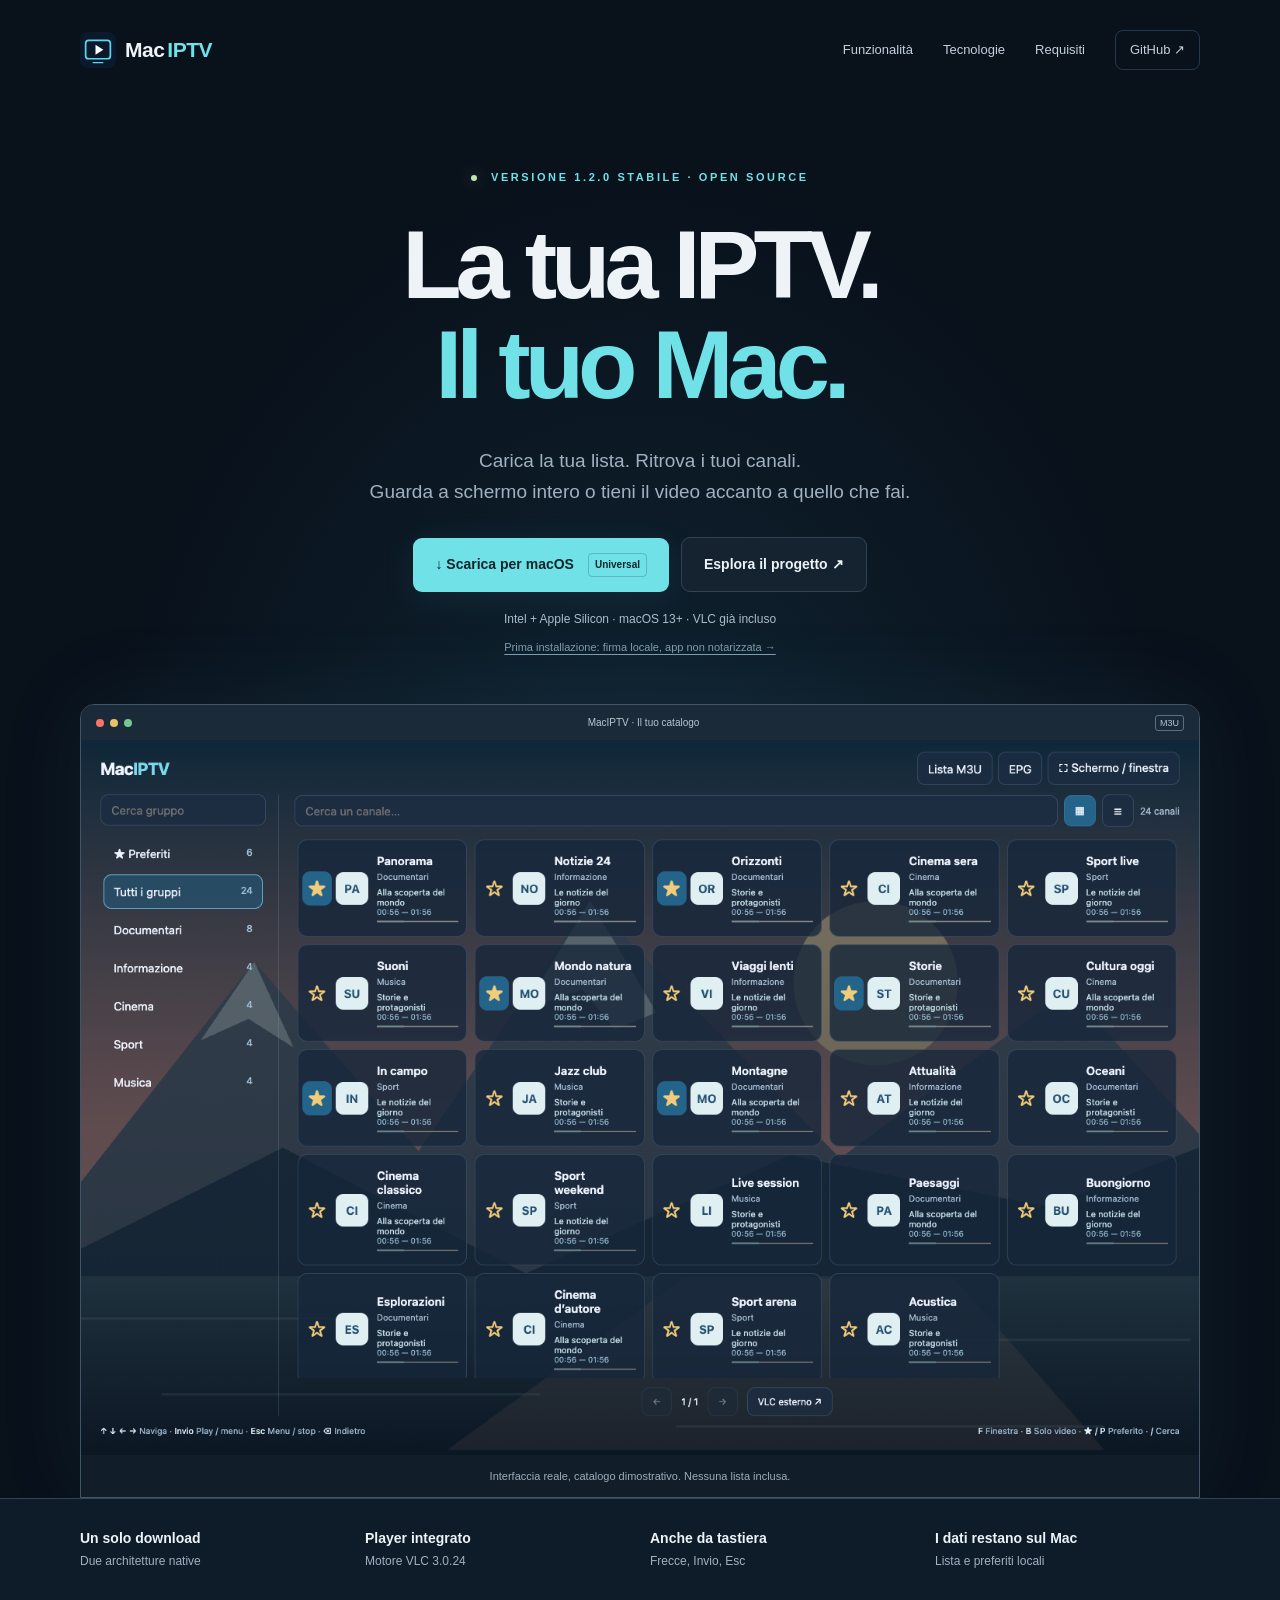
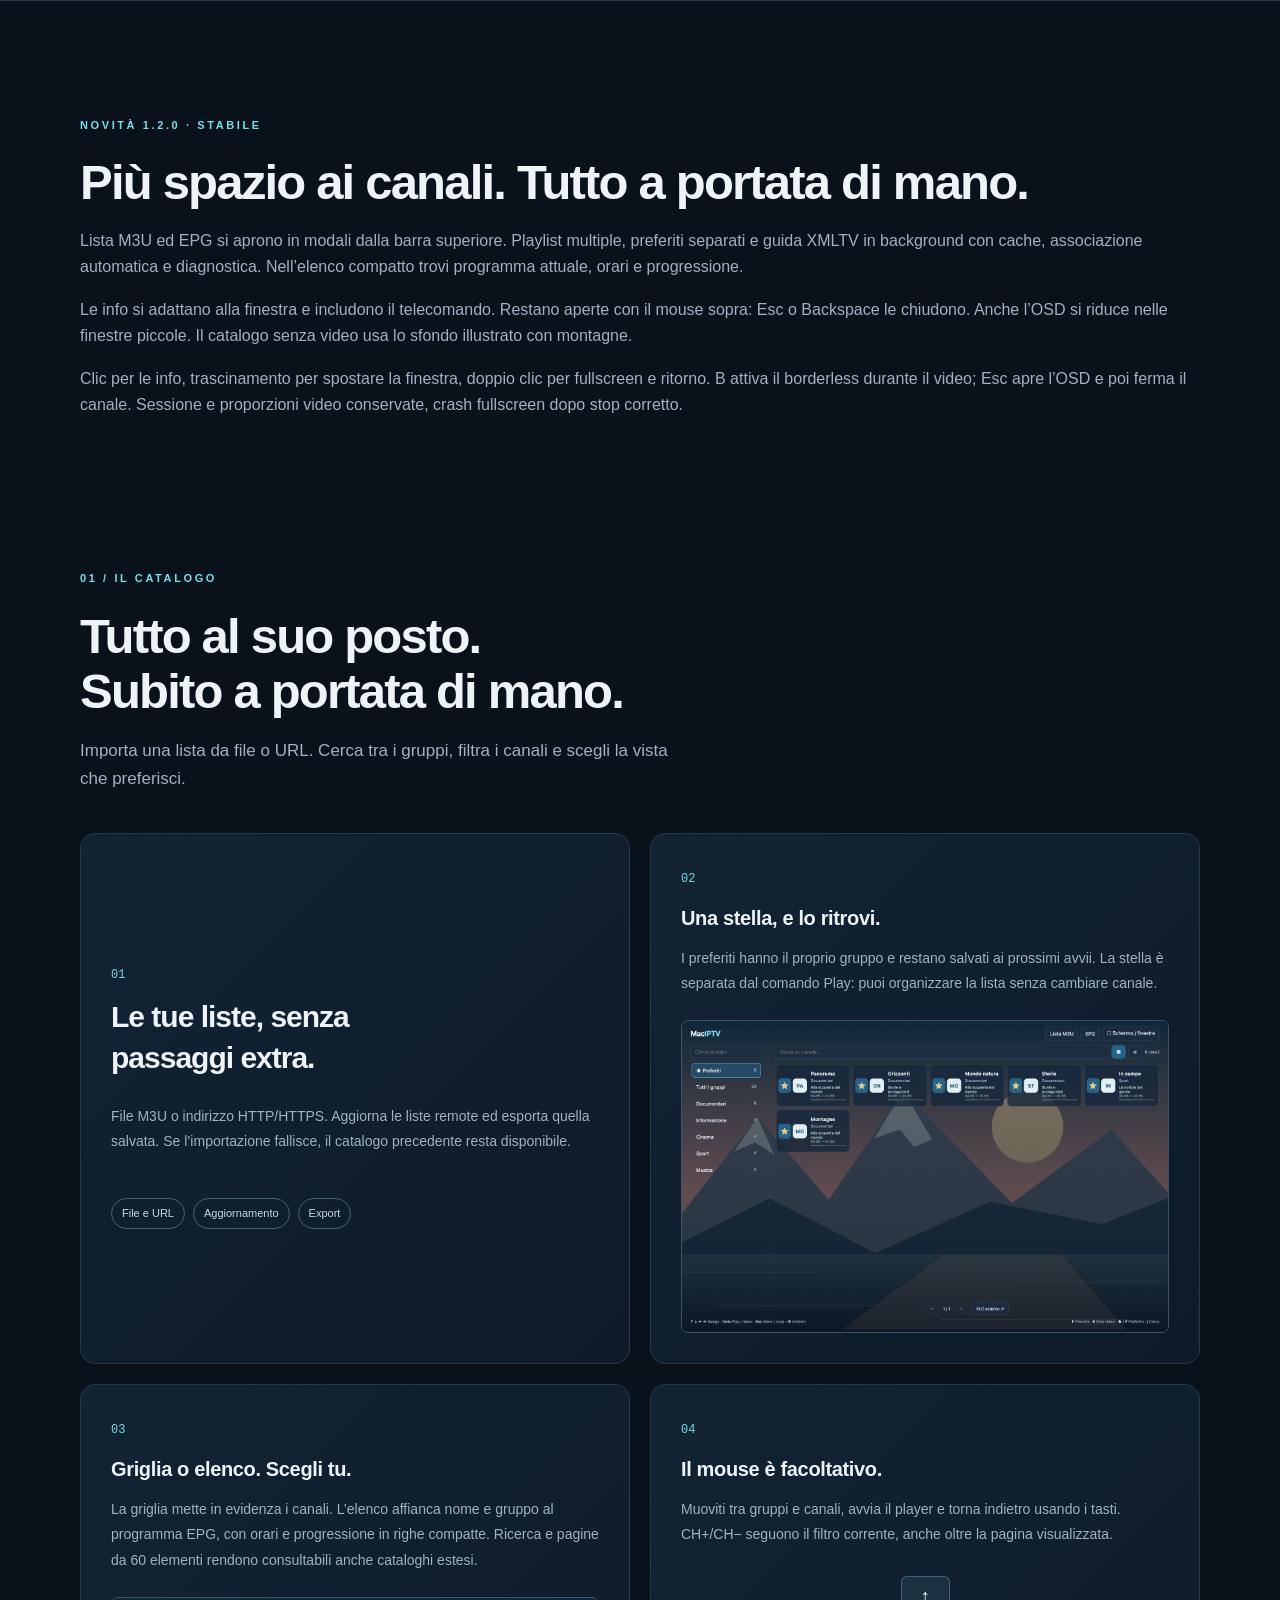
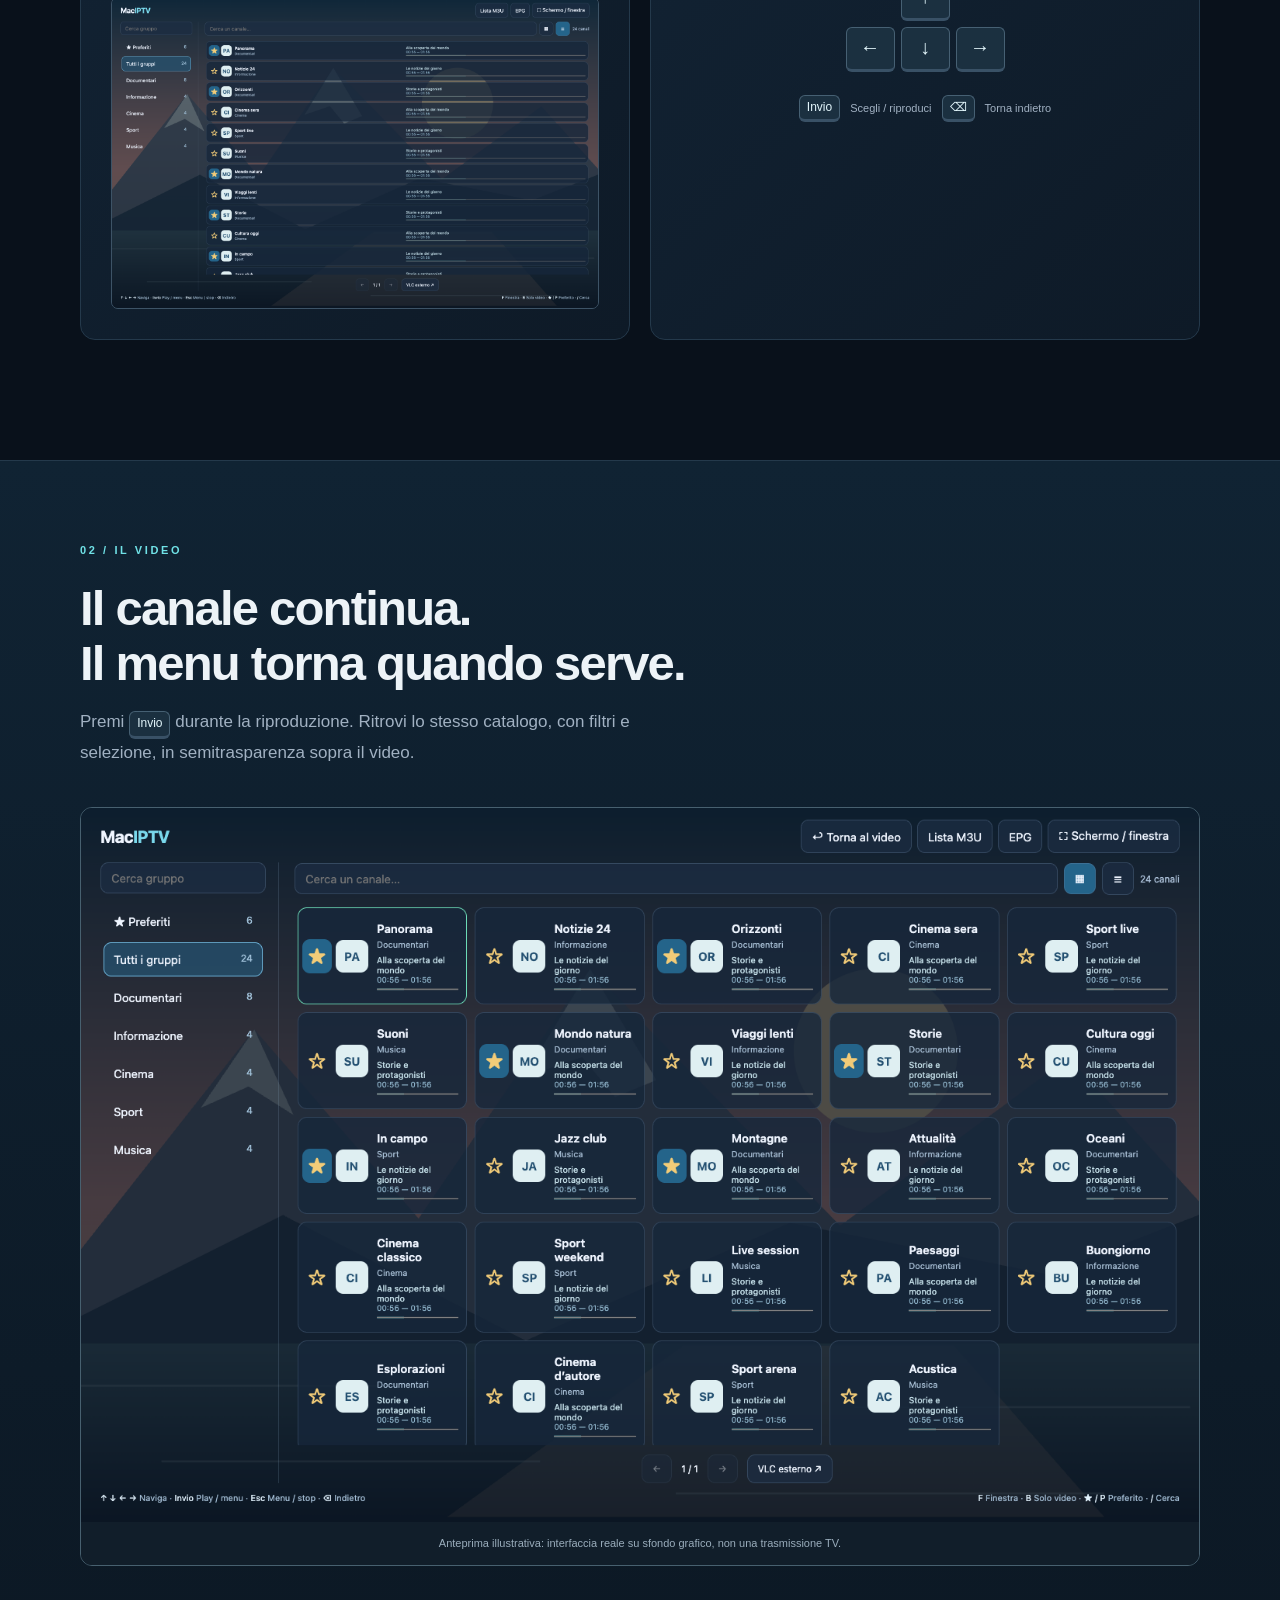
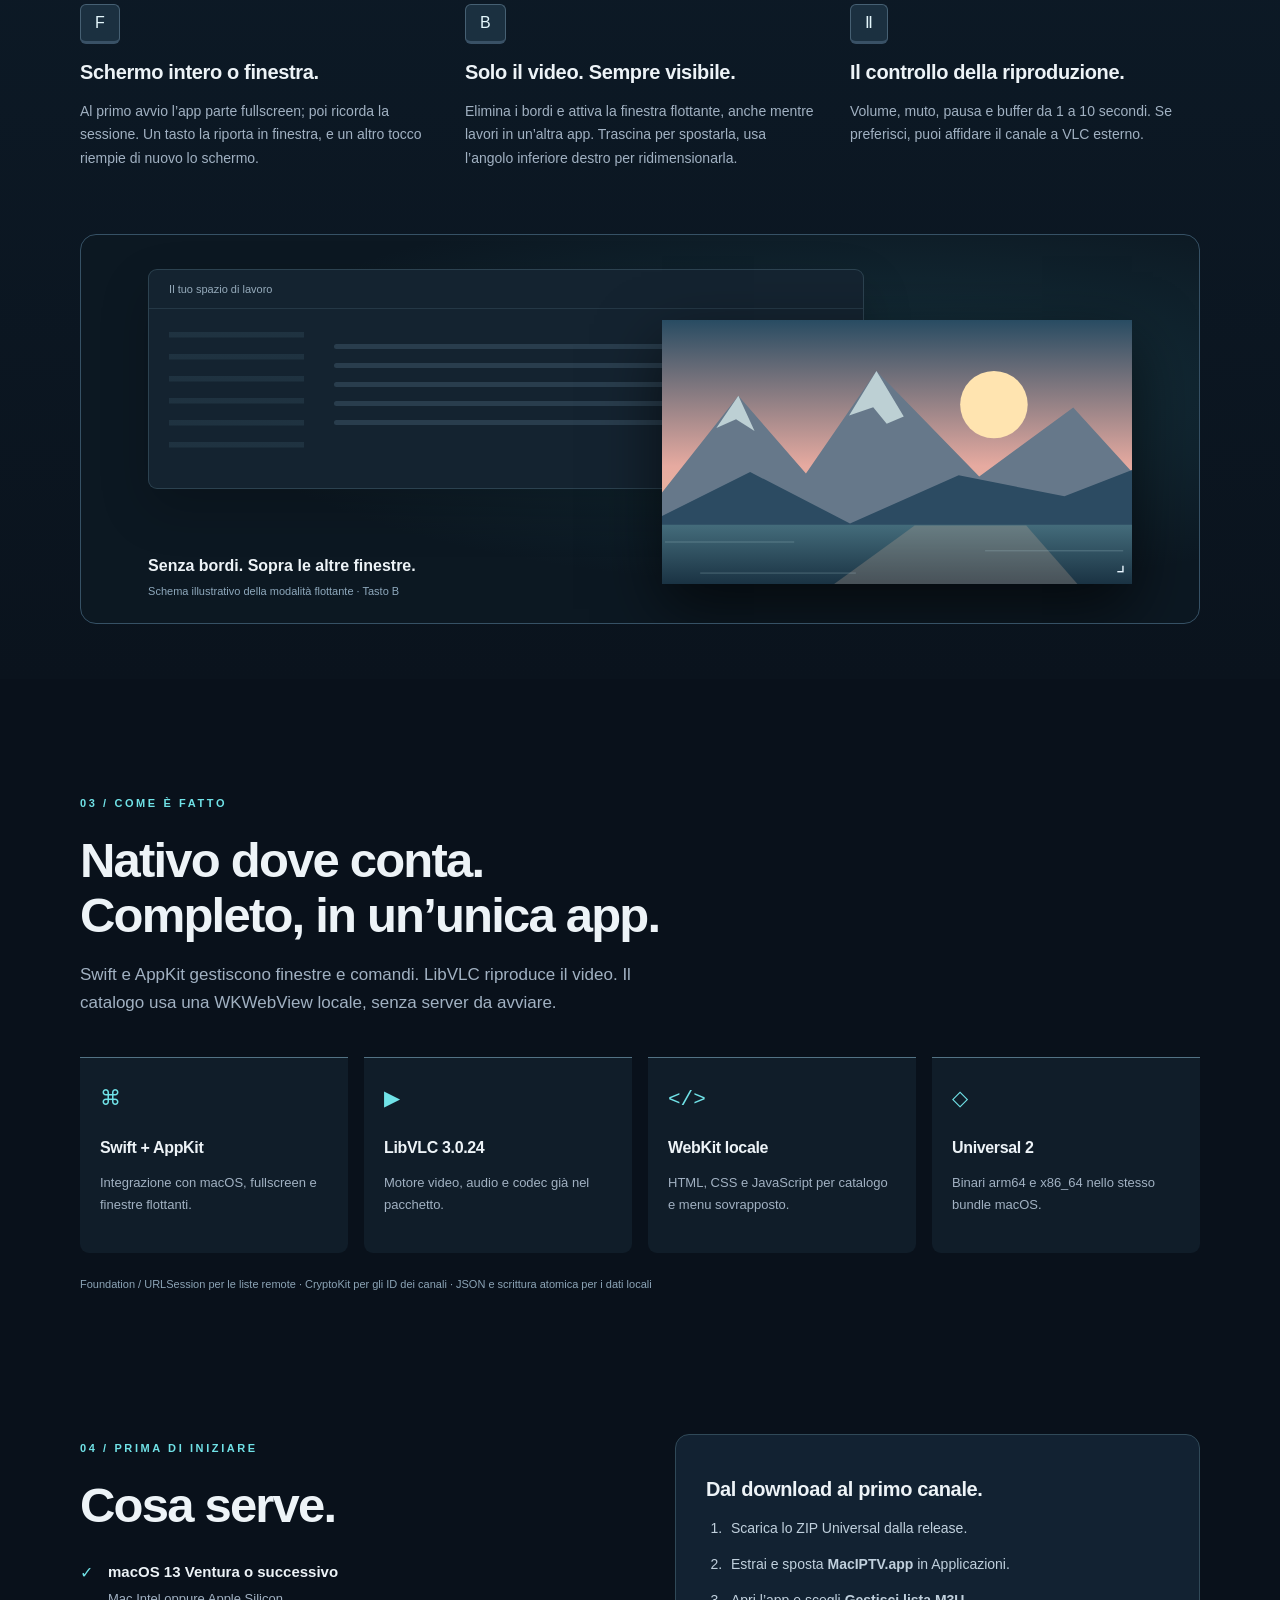
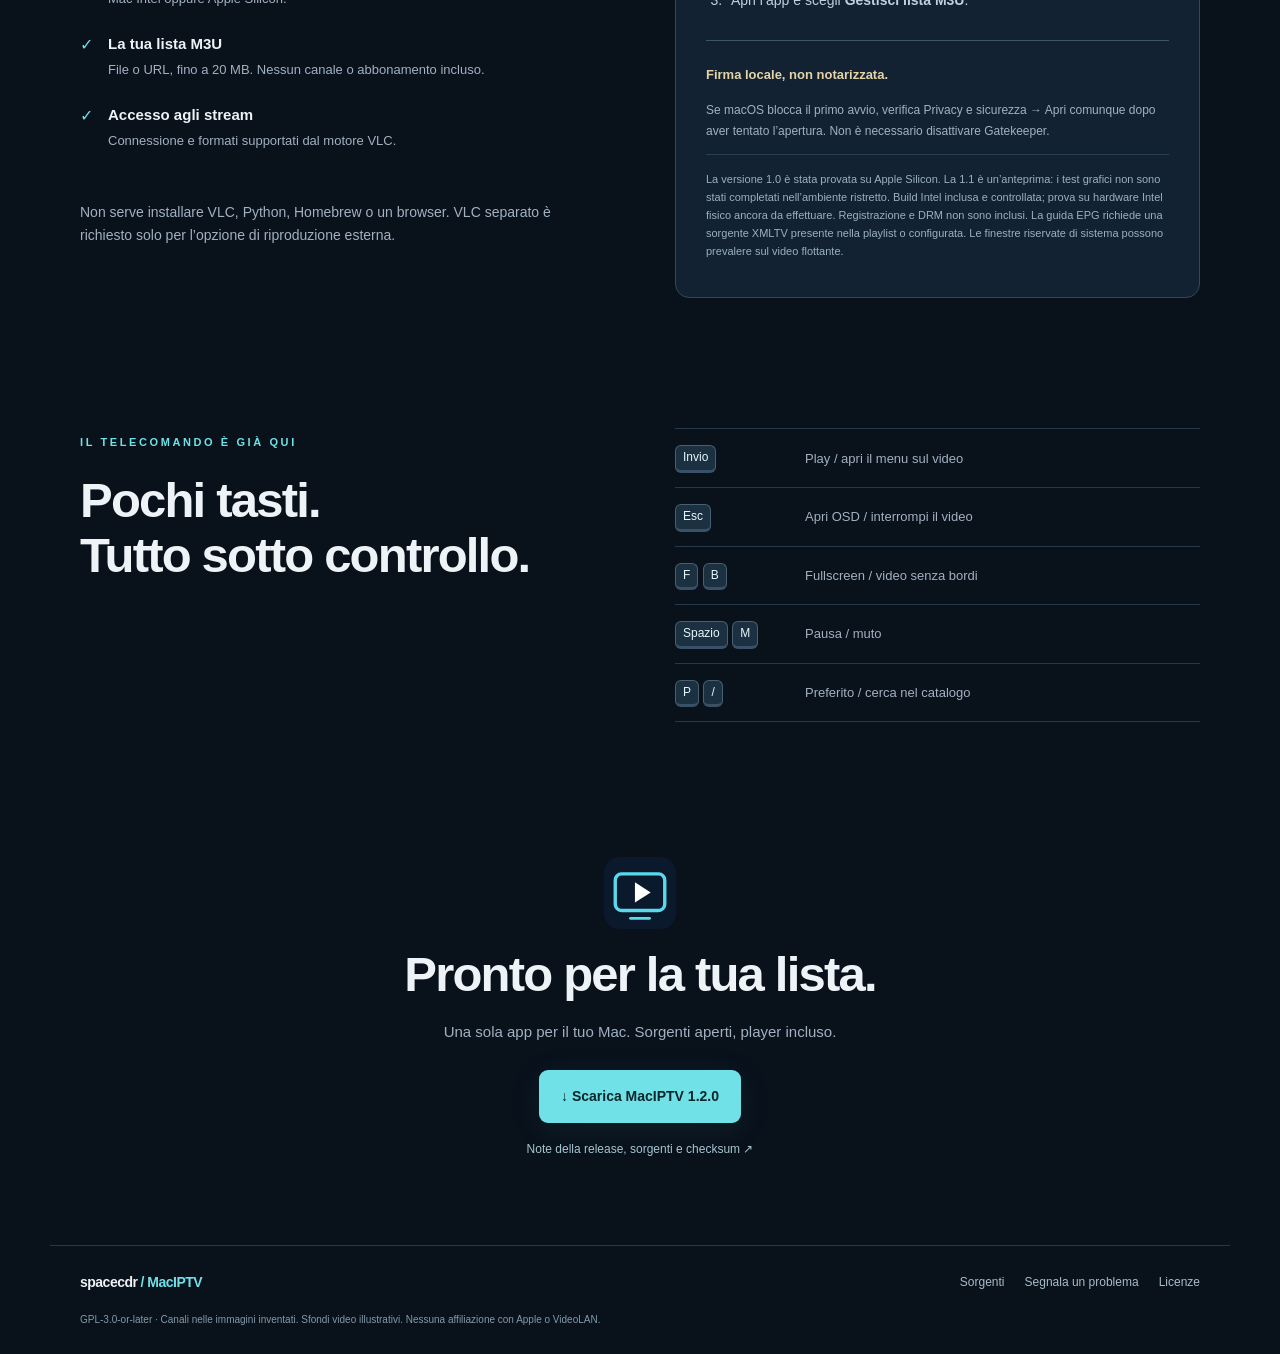
==== commit b6e40fde: "Release stable 1.2.0 with responsive overlays and illustrated catalog background" ====
--- a/docs/index.html
+++ b/docs/index.html
@@ -1,12 +1,12 @@
 <!doctype html>
 <html lang="it"><head><meta charset="utf-8"><meta name="viewport" content="width=device-width,initial-scale=1"><title>MacIPTV — La tua IPTV, sul Mac.</title><meta name="description" content="Player IPTV standalone per Mac Intel e Apple Silicon. Liste M3U, gruppi, preferiti, menu sul video e finestra sempre in primo piano. Download Universal gratuito."><meta property="og:title" content="MacIPTV — La tua IPTV, sul Mac."><meta property="og:description" content="Carica la tua lista. Scegli un canale. Guarda come vuoi. Un’unica app per Intel e Apple Silicon."><meta property="og:image" content="https://spacecdr.github.io/MacIPTV/assets/catalogo.png"><meta property="og:url" content="https://spacecdr.github.io/MacIPTV/"><meta name="theme-color" content="#09111b"><link rel="icon" href="assets/icon.svg" type="image/svg+xml"><link rel="stylesheet" href="style.css"></head>
 <body><a class="skip" href="#main">Vai al contenuto</a><header class="nav wrap"><a href="#" class="wordmark"><img src="assets/icon.svg" width="36" height="36" alt="">Mac<span>IPTV</span></a><nav aria-label="Navigazione principale"><a href="#funzioni">Funzionalità</a><a href="#tecnologie">Tecnologie</a><a href="#requisiti">Requisiti</a><a href="https://github.com/spacecdr/MacIPTV" class="github">GitHub ↗</a></nav></header>
-<main id="main"><section class="hero wrap"><div class="eyebrow"><span class="dot"></span> VERSIONE 1.1.5 · OPEN SOURCE</div><h1>La tua IPTV.<br><span>Il tuo Mac.</span></h1><p class="lead">Carica la tua lista. Ritrova i tuoi canali.<br>Guarda a schermo intero o tieni il video accanto a quello che fai.</p><div class="actions"><a class="button primary" href="https://github.com/spacecdr/MacIPTV/releases/download/v1.1.5/MacIPTV-universal.zip">↓ Scarica per macOS <span>Universal</span></a><a class="button secondary" href="https://github.com/spacecdr/MacIPTV">Esplora il progetto ↗</a></div><p class="download-note">Intel + Apple Silicon · macOS 13+ · VLC già incluso</p><a class="small-note" href="#installazione">Prima installazione: firma locale, app non notarizzata →</a><figure class="hero-shot"><div class="window-bar"><span class="lights"><i></i><i></i><i></i></span><span>MacIPTV · Il tuo catalogo</span><span class="window-badge">M3U</span></div><a href="assets/catalogo.png" aria-label="Apri lo screenshot del catalogo"><img src="assets/catalogo.png" width="1440" height="920" alt="Catalogo MacIPTV in griglia con gruppi a sinistra, ricerca e stelle dei preferiti" fetchpriority="high"></a><figcaption>Interfaccia reale, catalogo dimostrativo. Nessuna lista inclusa.</figcaption></figure></section>
+<main id="main"><section class="hero wrap"><div class="eyebrow"><span class="dot"></span> VERSIONE 1.2.0 STABILE · OPEN SOURCE</div><h1>La tua IPTV.<br><span>Il tuo Mac.</span></h1><p class="lead">Carica la tua lista. Ritrova i tuoi canali.<br>Guarda a schermo intero o tieni il video accanto a quello che fai.</p><div class="actions"><a class="button primary" href="https://github.com/spacecdr/MacIPTV/releases/latest/download/MacIPTV-universal.zip">↓ Scarica per macOS <span>Universal</span></a><a class="button secondary" href="https://github.com/spacecdr/MacIPTV">Esplora il progetto ↗</a></div><p class="download-note">Intel + Apple Silicon · macOS 13+ · VLC già incluso</p><a class="small-note" href="#installazione">Prima installazione: firma locale, app non notarizzata →</a><figure class="hero-shot"><div class="window-bar"><span class="lights"><i></i><i></i><i></i></span><span>MacIPTV · Il tuo catalogo</span><span class="window-badge">M3U</span></div><a href="assets/catalogo.png" aria-label="Apri lo screenshot del catalogo"><img src="assets/catalogo.png" width="1440" height="920" alt="Catalogo MacIPTV in griglia con gruppi a sinistra, ricerca e stelle dei preferiti" fetchpriority="high"></a><figcaption>Interfaccia reale, catalogo dimostrativo. Nessuna lista inclusa.</figcaption></figure></section>
 <div class="strip"><div class="wrap strip-grid"><span><b>Un solo download</b>Due architetture native</span><span><b>Player integrato</b>Motore VLC 3.0.24</span><span><b>Anche da tastiera</b>Frecce, Invio, Esc</span><span><b>I dati restano sul Mac</b>Lista e preferiti locali</span></div></div>
-<section class="wrap section"><span class="eyebrow">NOVITÀ 1.1.0</span><h2>Informazioni, guide e più playlist.</h2><p><b>Novità 1.1.5:</b> barra compatta con modali Lista ed EPG; telecomando nelle info, che restano aperte con il mouse sopra e si chiudono con Esc o Backspace. <b>Dalla 1.1.4:</b> risolto il crash al ritorno in finestra dopo lo stop e successivi passaggi fullscreen. <b>Dalla 1.1.3:</b> clic singolo per le info, Esc per aprire l’OSD e poi fermare il video, telecomando visibile solo durante la riproduzione ed elenco compatto con EPG al posto degli URL. Dalla 1.1.2: associazione automatica tramite ID normalizzati e nomi, senza modificare le playlist; protezione dalle ambiguità e dai canali +1/+24. Nel pannello sono distinti i metodi di associazione. Restano disponibili stato EPG visibile, errori di download/XMLTV, conteggi dei canali associati e programmi disponibili, esempi degli ID e pulsante Riprova EPG.</p><p>Premi I per nome, logo, risoluzione e programmi attuale/successivo: il riquadro sfuma dopo 5 secondi. Le guide XMLTV vengono rilevate dalla lista, caricate in background e conservate localmente. Nel catalogo, programma attuale e progressbar; dettagli solo nelle informazioni.</p><p>Il pulsante + aggiunge altre playlist, ognuna con preferiti e navigazione indipendenti. Posizione e dimensioni delle finestre vengono ricordate. B attiva il borderless soltanto durante il video; Esc apre l’OSD e, premuto nell’OSD, ferma il video. B torna alla modalità precedente. Clic tenuto per trascinare, doppio clic per fullscreen e ritorno. Durante il video il ridimensionamento mantiene il rapporto corretto.</p></section><section class="wrap section" id="funzioni"><div class="section-intro"><span class="eyebrow">01 / IL CATALOGO</span><h2>Tutto al suo posto.<br>Subito a portata di mano.</h2><p>Importa una lista da file o URL. Cerca tra i gruppi, filtra i canali e scegli la vista che preferisci.</p></div><div class="feature-grid"><article class="feature"><span class="feature-number">01</span><h3>Le tue liste, senza passaggi extra.</h3><p>File M3U o indirizzo HTTP/HTTPS. Aggiorna le liste remote ed esporta quella salvata. Se l’importazione fallisce, il catalogo precedente resta disponibile.</p><div class="pills"><span>File e URL</span><span>Aggiornamento</span><span>Export</span></div></article><article class="feature"><span class="feature-number">02</span><h3>Una stella, e lo ritrovi.</h3><p>I preferiti hanno il proprio gruppo e restano salvati ai prossimi avvii. La stella è separata dal comando Play: puoi organizzare la lista senza cambiare canale.</p><a href="assets/preferiti.png"><img loading="lazy" src="assets/preferiti.png" width="1440" height="920" alt="Gruppo Preferiti con sei canali dimostrativi e stelle attive"></a></article><article class="feature"><span class="feature-number">03</span><h3>Griglia o elenco. Scegli tu.</h3><p>La griglia mette in evidenza i canali. L’elenco affianca nome e gruppo al programma EPG, con orari e progressione in righe compatte. Ricerca e pagine da 60 elementi rendono consultabili anche cataloghi estesi.</p><a href="assets/elenco.png"><img loading="lazy" src="assets/elenco.png" width="1440" height="920" alt="Vista elenco con nome del canale, gruppo e URL dimostrativo"></a></article><article class="feature keyboard-card"><span class="feature-number">04</span><h3>Il mouse è facoltativo.</h3><p>Muoviti tra gruppi e canali, avvia il player e torna indietro usando i tasti. CH+/CH− seguono il filtro corrente, anche oltre la pagina visualizzata.</p><div class="arrow-keys" aria-hidden="true"><kbd>↑</kbd><div><kbd>←</kbd><kbd>↓</kbd><kbd>→</kbd></div></div><div class="key-pair"><kbd>Invio</kbd><span>Scegli / riproduci</span><kbd>⌫</kbd><span>Torna indietro</span></div></article></div></section>
+<section class="wrap section"><span class="eyebrow">NOVITÀ 1.2.0 · STABILE</span><h2>Più spazio ai canali. Tutto a portata di mano.</h2><p>Lista M3U ed EPG si aprono in modali dalla barra superiore. Playlist multiple, preferiti separati e guida XMLTV in background con cache, associazione automatica e diagnostica. Nell’elenco compatto trovi programma attuale, orari e progressione.</p><p>Le info si adattano alla finestra e includono il telecomando. Restano aperte con il mouse sopra: Esc o Backspace le chiudono. Anche l’OSD si riduce nelle finestre piccole. Il catalogo senza video usa lo sfondo illustrato con montagne.</p><p>Clic per le info, trascinamento per spostare la finestra, doppio clic per fullscreen e ritorno. B attiva il borderless durante il video; Esc apre l’OSD e poi ferma il canale. Sessione e proporzioni video conservate, crash fullscreen dopo stop corretto.</p></section><section class="wrap section" id="funzioni"><div class="section-intro"><span class="eyebrow">01 / IL CATALOGO</span><h2>Tutto al suo posto.<br>Subito a portata di mano.</h2><p>Importa una lista da file o URL. Cerca tra i gruppi, filtra i canali e scegli la vista che preferisci.</p></div><div class="feature-grid"><article class="feature"><span class="feature-number">01</span><h3>Le tue liste, senza passaggi extra.</h3><p>File M3U o indirizzo HTTP/HTTPS. Aggiorna le liste remote ed esporta quella salvata. Se l’importazione fallisce, il catalogo precedente resta disponibile.</p><div class="pills"><span>File e URL</span><span>Aggiornamento</span><span>Export</span></div></article><article class="feature"><span class="feature-number">02</span><h3>Una stella, e lo ritrovi.</h3><p>I preferiti hanno il proprio gruppo e restano salvati ai prossimi avvii. La stella è separata dal comando Play: puoi organizzare la lista senza cambiare canale.</p><a href="assets/preferiti.png"><img loading="lazy" src="assets/preferiti.png" width="1440" height="920" alt="Gruppo Preferiti con sei canali dimostrativi e stelle attive"></a></article><article class="feature"><span class="feature-number">03</span><h3>Griglia o elenco. Scegli tu.</h3><p>La griglia mette in evidenza i canali. L’elenco affianca nome e gruppo al programma EPG, con orari e progressione in righe compatte. Ricerca e pagine da 60 elementi rendono consultabili anche cataloghi estesi.</p><a href="assets/elenco.png"><img loading="lazy" src="assets/elenco.png" width="1440" height="920" alt="Vista elenco con nome del canale, gruppo e URL dimostrativo"></a></article><article class="feature keyboard-card"><span class="feature-number">04</span><h3>Il mouse è facoltativo.</h3><p>Muoviti tra gruppi e canali, avvia il player e torna indietro usando i tasti. CH+/CH− seguono il filtro corrente, anche oltre la pagina visualizzata.</p><div class="arrow-keys" aria-hidden="true"><kbd>↑</kbd><div><kbd>←</kbd><kbd>↓</kbd><kbd>→</kbd></div></div><div class="key-pair"><kbd>Invio</kbd><span>Scegli / riproduci</span><kbd>⌫</kbd><span>Torna indietro</span></div></article></div></section>
 <section class="cinema section" id="video"><div class="wrap"><div class="section-intro"><span class="eyebrow">02 / IL VIDEO</span><h2>Il canale continua.<br>Il menu torna quando serve.</h2><p>Premi <kbd>Invio</kbd> durante la riproduzione. Ritrovi lo stesso catalogo, con filtri e selezione, in semitrasparenza sopra il video.</p></div><figure class="wide-shot"><a href="assets/menu-video.png"><img loading="lazy" src="assets/menu-video.png" width="1440" height="920" alt="Anteprima illustrativa del catalogo semitrasparente sopra un paesaggio grafico dimostrativo"></a><figcaption>Anteprima illustrativa: interfaccia reale su sfondo grafico, non una trasmissione TV.</figcaption></figure><div class="video-features"><article><kbd>F</kbd><h3>Schermo intero o finestra.</h3><p>Al primo avvio l’app parte fullscreen; poi ricorda la sessione. Un tasto la riporta in finestra, e un altro tocco riempie di nuovo lo schermo.</p></article><article><kbd>B</kbd><h3>Solo il video. Sempre visibile.</h3><p>Elimina i bordi e attiva la finestra flottante, anche mentre lavori in un’altra app. Trascina per spostarla, usa l’angolo inferiore destro per ridimensionarla.</p></article><article><kbd>Ⅱ</kbd><h3>Il controllo della riproduzione.</h3><p>Volume, muto, pausa e buffer da 1 a 10 secondi. Se preferisci, puoi affidare il canale a VLC esterno.</p></article></div><div class="floating-demo" role="img" aria-label="Schema illustrativo: finestra video senza bordi sopra una finestra di lavoro"><div class="work-window"><div class="work-top">Il tuo spazio di lavoro</div><div class="work-body"><div class="work-sidebar"></div><div class="work-lines"><i></i><i></i><i></i><i></i><i></i></div></div></div><div class="floating-video"><img src="assets/panorama.svg" alt="" loading="lazy"><span class="resize-mark">⌟</span></div><div class="floating-label"><b>Senza bordi. Sopra le altre finestre.</b><span>Schema illustrativo della modalità flottante · Tasto B</span></div></div></div></section>
 <section class="wrap section" id="tecnologie"><div class="section-intro"><span class="eyebrow">03 / COME È FATTO</span><h2>Nativo dove conta.<br>Completo, in un’unica app.</h2><p>Swift e AppKit gestiscono finestre e comandi. LibVLC riproduce il video. Il catalogo usa una WKWebView locale, senza server da avviare.</p></div><div class="tech-grid"><article><span class="tech-icon">⌘</span><h3>Swift + AppKit</h3><p>Integrazione con macOS, fullscreen e finestre flottanti.</p></article><article><span class="tech-icon">▶</span><h3>LibVLC 3.0.24</h3><p>Motore video, audio e codec già nel pacchetto.</p></article><article><span class="tech-icon">&lt;/&gt;</span><h3>WebKit locale</h3><p>HTML, CSS e JavaScript per catalogo e menu sovrapposto.</p></article><article><span class="tech-icon">◇</span><h3>Universal 2</h3><p>Binari arm64 e x86_64 nello stesso bundle macOS.</p></article></div><p class="tech-foot">Foundation / URLSession per le liste remote · CryptoKit per gli ID dei canali · JSON e scrittura atomica per i dati locali</p></section>
 <section class="wrap section requirements" id="requisiti"><div><span class="eyebrow">04 / PRIMA DI INIZIARE</span><h2>Cosa serve.</h2><ul class="checklist"><li><b>macOS 13 Ventura o successivo</b><span>Mac Intel oppure Apple Silicon.</span></li><li><b>La tua lista M3U</b><span>File o URL, fino a 20 MB. Nessun canale o abbonamento incluso.</span></li><li><b>Accesso agli stream</b><span>Connessione e formati supportati dal motore VLC.</span></li></ul><p>Non serve installare VLC, Python, Homebrew o un browser. VLC separato è richiesto solo per l’opzione di riproduzione esterna.</p></div><div class="install" id="installazione"><h3>Dal download al primo canale.</h3><ol><li>Scarica lo ZIP Universal dalla release.</li><li>Estrai e sposta <b>MacIPTV.app</b> in Applicazioni.</li><li>Apri l’app e scegli <b>Gestisci lista M3U</b>.</li></ol><div class="notice"><b>Firma locale, non notarizzata.</b><p>Se macOS blocca il primo avvio, verifica Privacy e sicurezza → Apri comunque dopo aver tentato l’apertura. Non è necessario disattivare Gatekeeper.</p></div><p class="fine-print">La versione 1.0 è stata provata su Apple Silicon. La 1.1 è un’anteprima: i test grafici non sono stati completati nell’ambiente ristretto. Build Intel inclusa e controllata; prova su hardware Intel fisico ancora da effettuare. Registrazione e DRM non sono inclusi. La guida EPG richiede una sorgente XMLTV presente nella playlist o configurata. Le finestre riservate di sistema possono prevalere sul video flottante.</p></div></section>
 <section class="wrap shortcuts section"><div><span class="eyebrow">IL TELECOMANDO È GIÀ QUI</span><h2>Pochi tasti.<br>Tutto sotto controllo.</h2></div><dl><div><dt><kbd>Invio</kbd></dt><dd>Play / apri il menu sul video</dd></div><div><dt><kbd>Esc</kbd></dt><dd>Apri OSD / interrompi il video</dd></div><div><dt><kbd>F</kbd> <kbd>B</kbd></dt><dd>Fullscreen / video senza bordi</dd></div><div><dt><kbd>Spazio</kbd> <kbd>M</kbd></dt><dd>Pausa / muto</dd></div><div><dt><kbd>P</kbd> <kbd>/</kbd></dt><dd>Preferito / cerca nel catalogo</dd></div></dl></section>
-<section class="wrap final-cta"><img src="assets/icon.svg" width="72" height="72" alt=""><h2>Pronto per la tua lista.</h2><p>Una sola app per il tuo Mac. Sorgenti aperti, player incluso.</p><a class="button primary" href="https://github.com/spacecdr/MacIPTV/releases/download/v1.1.5/MacIPTV-universal.zip">↓ Scarica MacIPTV 1.1.5</a><a class="release-link" href="https://github.com/spacecdr/MacIPTV/releases/tag/v1.1.5">Note della release, sorgenti e checksum ↗</a></section></main>
+<section class="wrap final-cta"><img src="assets/icon.svg" width="72" height="72" alt=""><h2>Pronto per la tua lista.</h2><p>Una sola app per il tuo Mac. Sorgenti aperti, player incluso.</p><a class="button primary" href="https://github.com/spacecdr/MacIPTV/releases/latest/download/MacIPTV-universal.zip">↓ Scarica MacIPTV 1.2.0</a><a class="release-link" href="https://github.com/spacecdr/MacIPTV/releases/latest">Note della release, sorgenti e checksum ↗</a></section></main>
 <footer class="wrap footer"><a class="wordmark" href="https://github.com/spacecdr">spacecdr <span>/ MacIPTV</span></a><div><a href="https://github.com/spacecdr/MacIPTV">Sorgenti</a><a href="https://github.com/spacecdr/MacIPTV/issues">Segnala un problema</a><a href="https://github.com/spacecdr/MacIPTV/blob/main/THIRD_PARTY.md">Licenze</a></div><p>GPL-3.0-or-later · Canali nelle immagini inventati. Sfondi video illustrativi. Nessuna affiliazione con Apple o VideoLAN.</p></footer></body></html>
